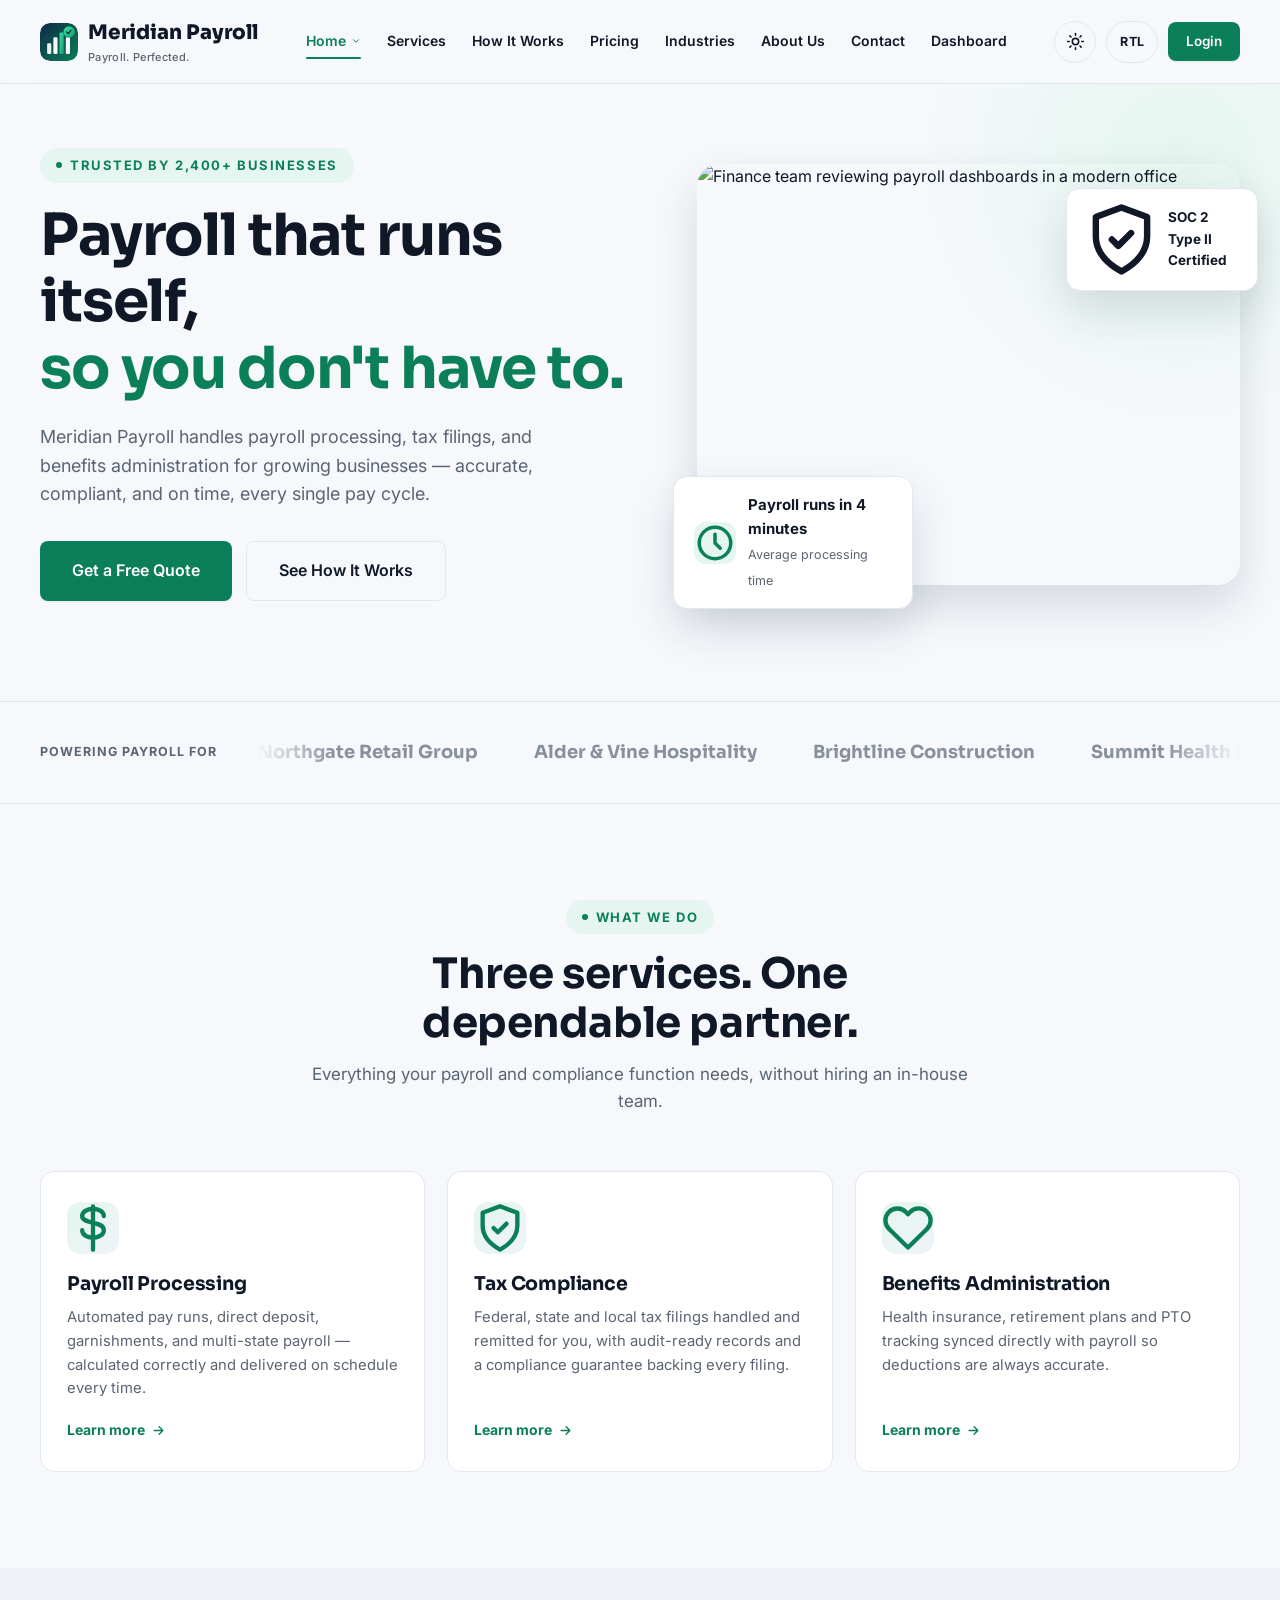
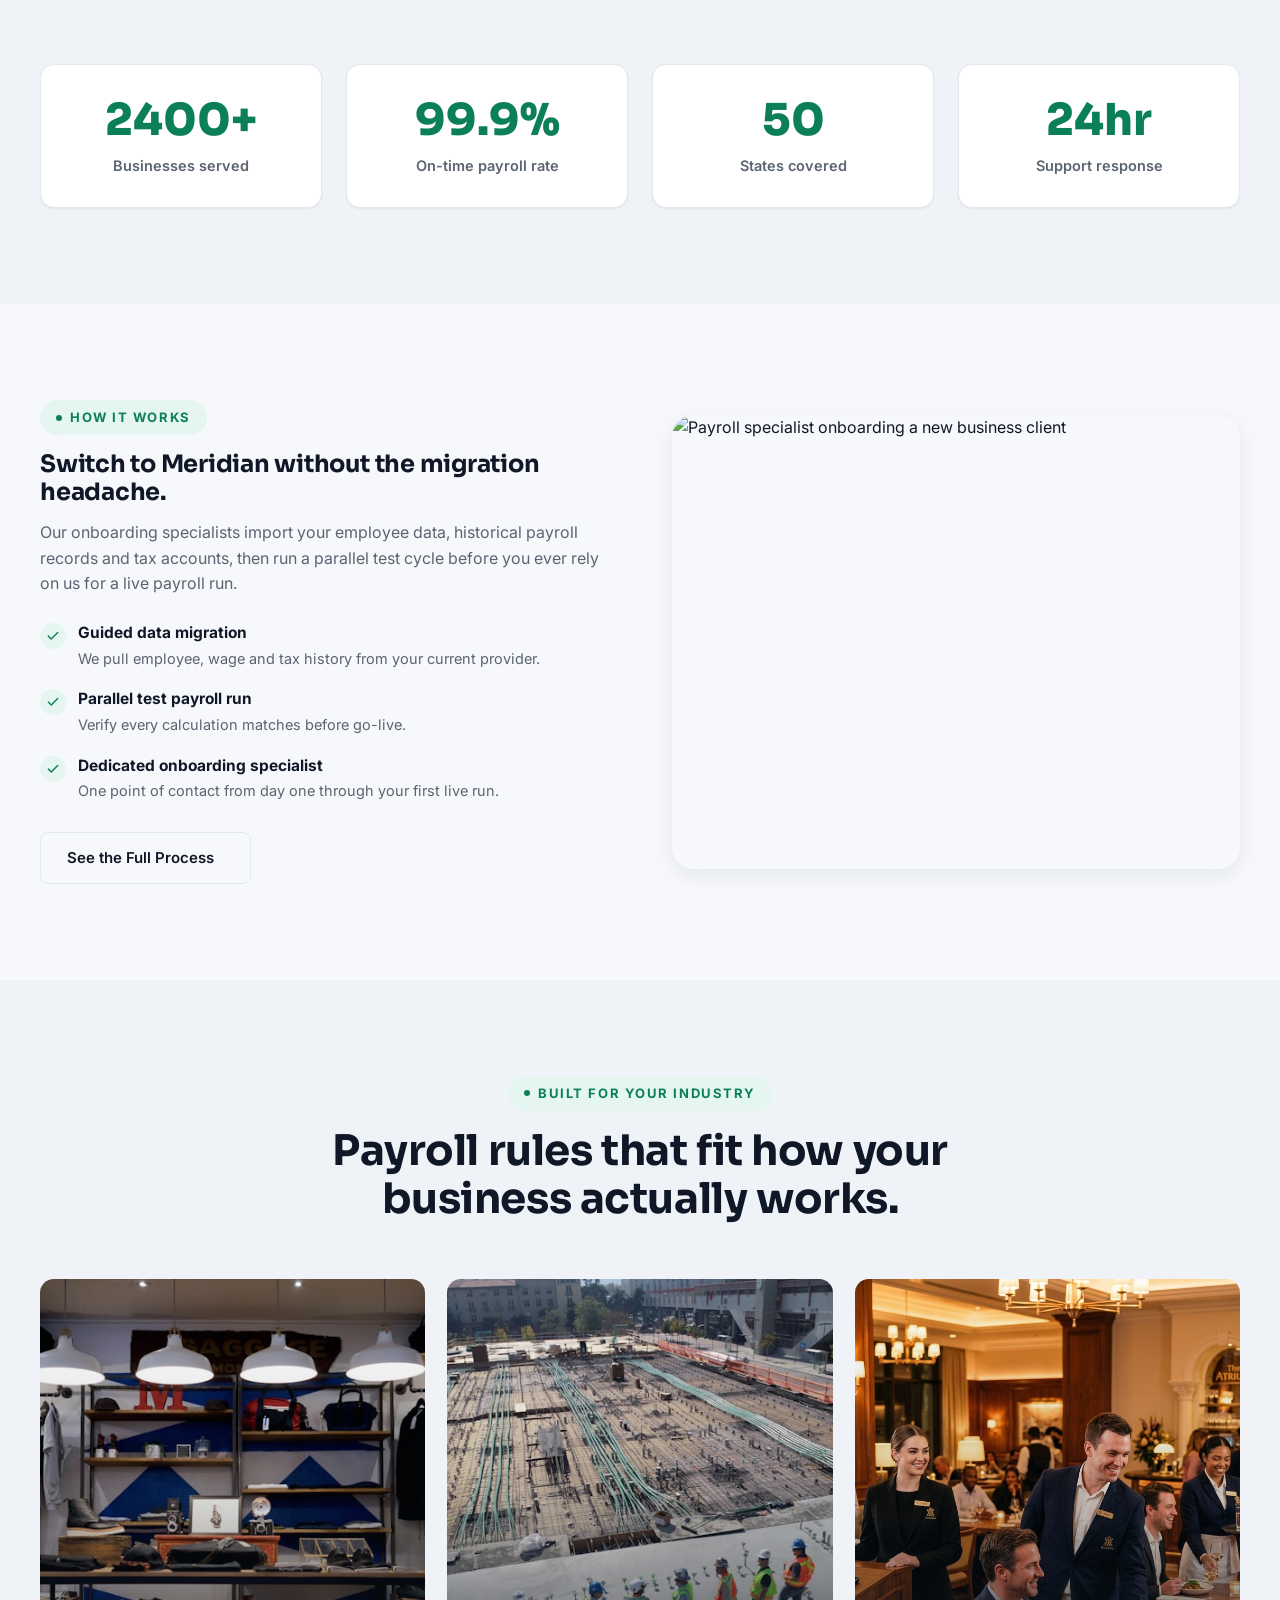
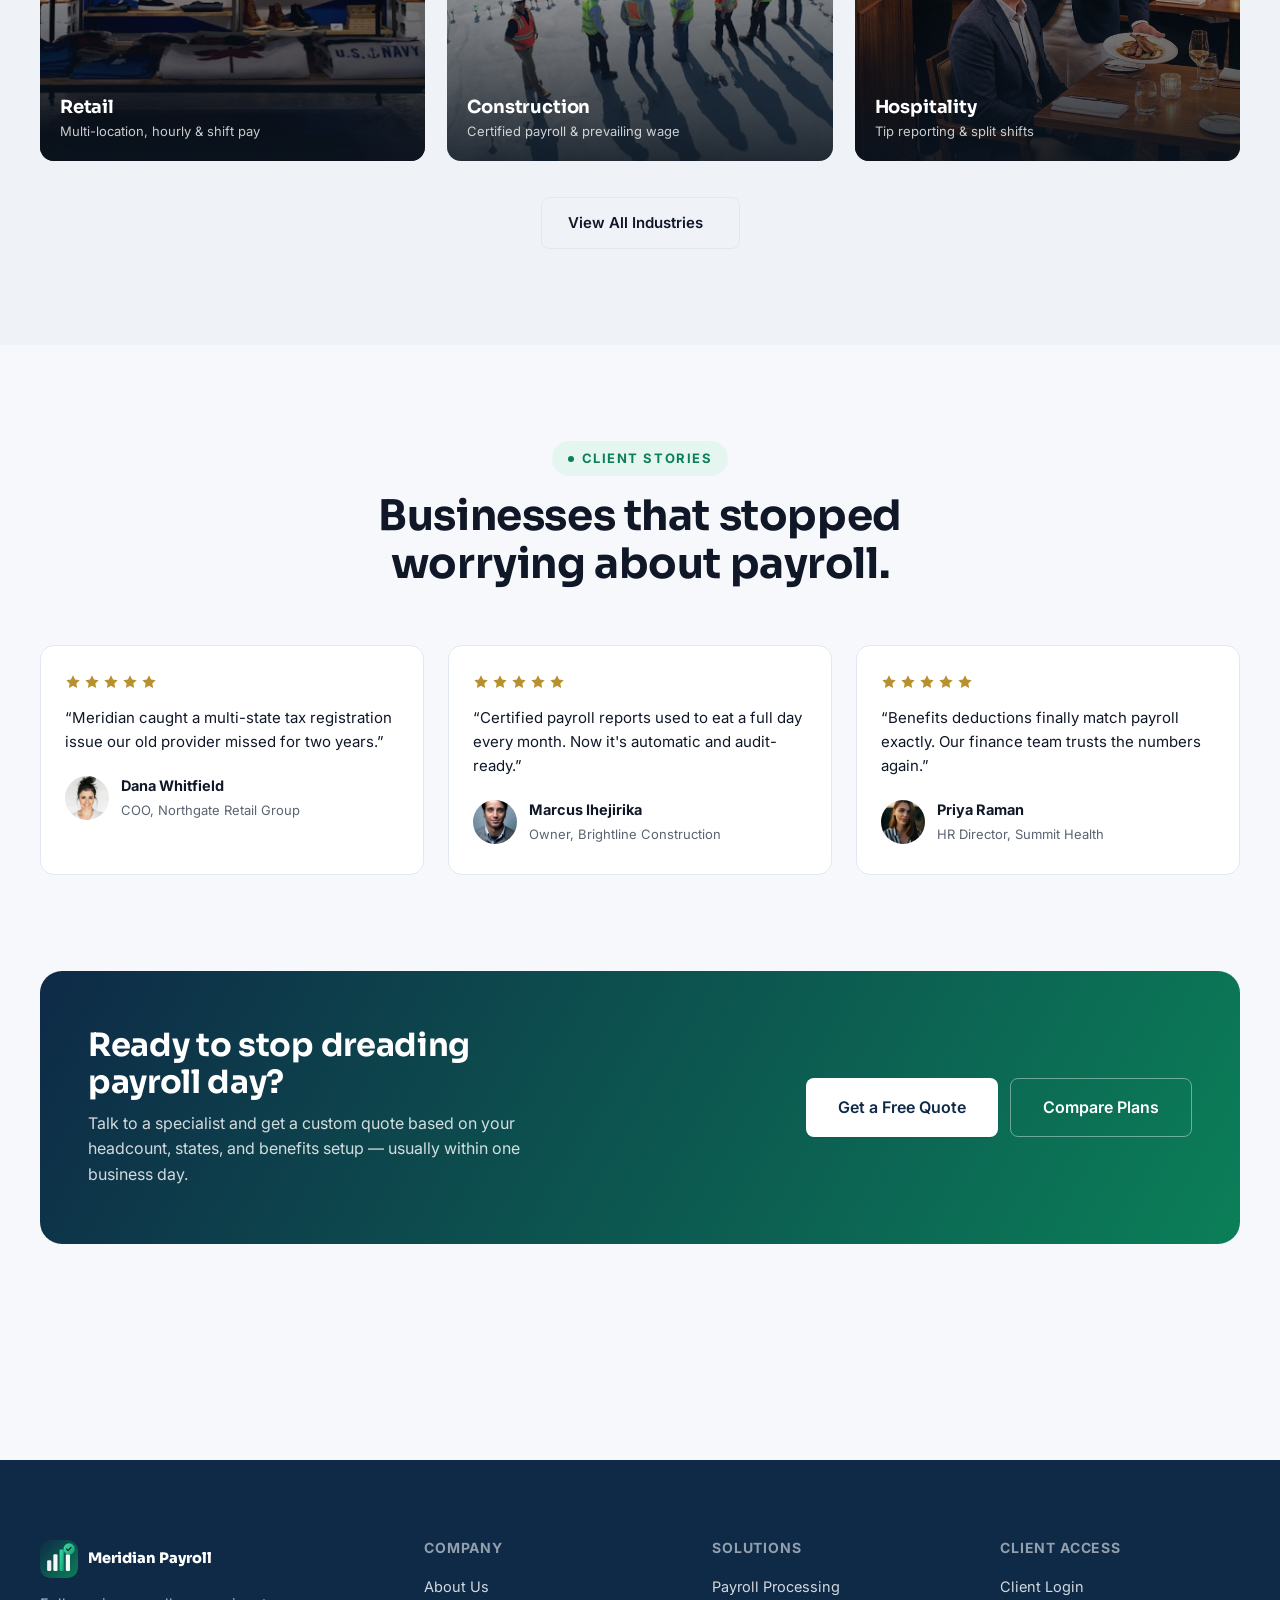
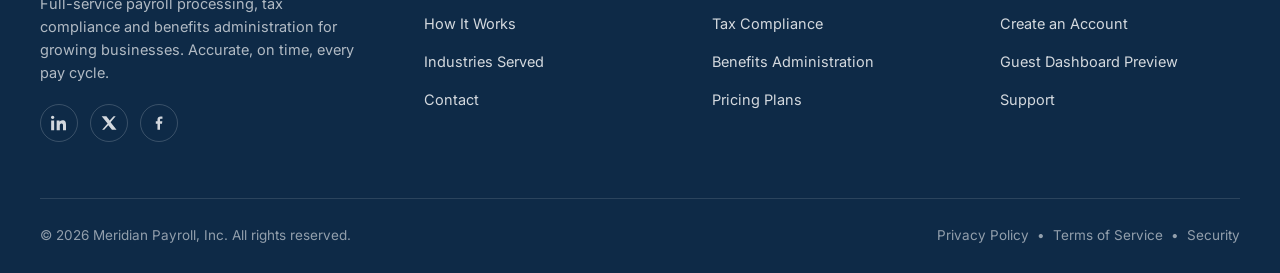
==== index.html @ 2a09c1c5 "first commit" ====
<!DOCTYPE html>
<html lang="en">

<head>
  <meta charset="UTF-8">
  <meta name="viewport" content="width=device-width, initial-scale=1.0">
  <title>Home | Meridian Payroll</title>
  <link rel="icon" href="assets/images/logo/logo.svg" type="image/svg+xml">
  <meta name="description"
    content="Full-service payroll processing, tax compliance and benefits administration for growing businesses.">
  <link rel="preconnect" href="https://fonts.googleapis.com">
  <link rel="stylesheet" href="assets/css/style.css">
  <link rel="stylesheet" href="assets/css/responsive.css">
  <link rel="stylesheet" href="assets/css/components.css">
</head>

<body>
  <div id="page-loader" aria-hidden="true">
    <img src="assets/images/logo/logo.svg" alt="" class="loader-mark">
    <div class="loader-bar"></div>
  </div>
  <!-- ===================== HEADER / NAVBAR ===================== -->
  <header class="site-header">
    <div class="container">
      <a href="index.html" class="brand">
        <img src="assets/images/logo/logo.svg" alt="Meridian Payroll logo" class="brand-mark-img">
        <span>
          Meridian Payroll
          <span class="brand-tag">Payroll. Perfected.</span>
        </span>
      </a>

      <nav class="nav-primary" aria-label="Primary">
        <div class="nav-item has-dropdown">
          <a href="index.html" class="nav-link" data-nav-page="index.html">
            Home
            <svg class="nav-caret" viewBox="0 0 24 24" fill="none" stroke="currentColor" stroke-width="2.4"
              stroke-linecap="round" stroke-linejoin="round">
              <path d="M6 9l6 6 6-6" />
            </svg>
          </a>
          <div class="nav-dropdown">
            <a href="index.html" data-nav-page="index.html" class="is-active">Home 1<span class="sub">Classic
                overview</span></a>
            <a href="home-2.html" data-nav-page="home-2.html">Home 2<span class="sub">Alternate layout</span></a>
          </div>
        </div>
        <div class="nav-item">
          <a href="services.html" class="nav-link" data-nav-page="services.html">Services</a>
        </div>
        <div class="nav-item">
          <a href="how-it-works.html" class="nav-link" data-nav-page="how-it-works.html">How It Works</a>
        </div>
        <div class="nav-item">
          <a href="pricing.html" class="nav-link" data-nav-page="pricing.html">Pricing</a>
        </div>
        <div class="nav-item">
          <a href="industries.html" class="nav-link" data-nav-page="industries.html">Industries</a>
        </div>
        <div class="nav-item">
          <a href="about.html" class="nav-link" data-nav-page="about.html">About Us</a>
        </div>
        <div class="nav-item">
          <a href="contact.html" class="nav-link" data-nav-page="contact.html">Contact</a>
        </div>
        <div class="nav-item">
          <a href="dashboard.html" class="nav-link" data-nav-page="dashboard.html">Dashboard</a>
        </div>
      </nav>

      <div class="header-actions">
        <button class="theme-toggle" aria-label="Switch to dark mode" type="button">
          <svg class="icon-sun" viewBox="0 0 24 24" fill="none" stroke="currentColor" stroke-width="2"
            stroke-linecap="round">
            <circle cx="12" cy="12" r="4" />
            <path
              d="M12 2v2M12 20v2M4.93 4.93l1.41 1.41M17.66 17.66l1.41 1.41M2 12h2M20 12h2M4.93 19.07l1.41-1.41M17.66 6.34l1.41-1.41" />
          </svg>
          <svg class="icon-moon" viewBox="0 0 24 24" fill="none" stroke="currentColor" stroke-width="2"
            stroke-linecap="round" stroke-linejoin="round">
            <path d="M21 12.79A9 9 0 1 1 11.21 3 7 7 0 0 0 21 12.79z" />
          </svg>
        </button>

        <button class="dir-toggle" aria-label="Switch to right-to-left" type="button">
          <span class="dir-label">RTL</span>
        </button>

        <a href="login.html" class="btn btn-primary btn-sm" data-nav-page="login.html">Login</a>

        <button class="hamburger" aria-label="Open menu" aria-expanded="false" type="button">
          <span></span>
        </button>
      </div>
    </div>
  </header>

  <!-- ===================== MOBILE NAV ===================== -->
  <div class="mobile-nav" aria-label="Mobile navigation">
    <div class="mobile-nav-top">
      <a href="index.html" class="brand">
        <img src="assets/images/logo/logo.svg" alt="Meridian Payroll logo" class="brand-mark-img">
        <span>
          Meridian Payroll
          <span class="brand-tag">Payroll. Perfected.</span>
        </span>
      </a>
      <button class="mobile-nav-close" aria-label="Close menu" type="button">
        <svg viewBox="0 0 24 24" fill="none" stroke="currentColor" stroke-width="2.2" stroke-linecap="round"
          stroke-linejoin="round" width="22" height="22">
          <path d="M18 6L6 18M6 6l12 12" />
        </svg>
      </button>
    </div>
    <div class="mobile-nav-links">
      <div class="mobile-dropdown-toggle mobile-nav-link" data-nav-page="index.html" role="button" tabindex="0">
        <span>Home</span>
        <svg class="mobile-caret" viewBox="0 0 24 24" fill="none" stroke="currentColor" stroke-width="2.4"
          stroke-linecap="round" stroke-linejoin="round">
          <path d="M6 9l6 6 6-6" />
        </svg>
      </div>
      <div class="mobile-submenu">
        <a href="index.html" data-nav-page="index.html">Home 1 &mdash; Classic overview</a>
        <a href="home-2.html" data-nav-page="home-2.html">Home 2 &mdash; Alternate layout</a>
      </div>
      <a href="services.html" class="mobile-nav-link" data-nav-page="services.html">Services</a>
      <a href="how-it-works.html" class="mobile-nav-link" data-nav-page="how-it-works.html">How It Works</a>
      <a href="pricing.html" class="mobile-nav-link" data-nav-page="pricing.html">Pricing</a>
      <a href="industries.html" class="mobile-nav-link" data-nav-page="industries.html">Industries</a>
      <a href="about.html" class="mobile-nav-link" data-nav-page="about.html">About Us</a>
      <a href="contact.html" class="mobile-nav-link" data-nav-page="contact.html">Contact</a>
      <a href="dashboard.html" class="mobile-nav-link" data-nav-page="dashboard.html">Dashboard</a>
    </div>
    <div class="mobile-nav-footer">
      <div class="mobile-nav-toggles">
        <button class="theme-toggle" aria-label="Switch to dark mode" type="button">
          <svg class="icon-sun" viewBox="0 0 24 24" fill="none" stroke="currentColor" stroke-width="2"
            stroke-linecap="round">
            <circle cx="12" cy="12" r="4" />
            <path
              d="M12 2v2M12 20v2M4.93 4.93l1.41 1.41M17.66 17.66l1.41-1.41M2 12h2M20 12h2M4.93 19.07l1.41-1.41M17.66 6.34l1.41-1.41" />
          </svg>
          <svg class="icon-moon" viewBox="0 0 24 24" fill="none" stroke="currentColor" stroke-width="2"
            stroke-linecap="round" stroke-linejoin="round">
            <path d="M21 12.79A9 9 0 1 1 11.21 3 7 7 0 0 0 21 12.79z" />
          </svg>
          <span class="theme-label">Theme Mode</span>
        </button>
        <button class="dir-toggle" aria-label="Switch to right-to-left" type="button">
          <span class="dir-label">RTL</span>
        </button>
      </div>
      <a href="login.html" class="btn btn-primary" data-nav-page="login.html">Login</a>
    </div>
  </div>



  <main>

    <!-- 1. HERO -->
    <section class="hero">
      <div class="container hero-grid">
        <div>
          <div class="hero-kicker anim-fade-down"><span class="eyebrow">Trusted by 2,400+ businesses</span></div>
          <h1 class="anim-fade-up anim-delay-1">Payroll that runs itself, <span class="accent-underline">so you don't
              have to.</span></h1>
          <p class="lede anim-fade-up anim-delay-2">Meridian Payroll handles payroll processing, tax filings, and
            benefits administration for growing businesses — accurate, compliant, and on time, every single pay cycle.
          </p>
          <div class="hero-ctas anim-fade-up anim-delay-3">
            <a href="contact.html" class="btn btn-primary btn-lg">Get a Free Quote</a>
            <a href="how-it-works.html" class="btn btn-outline btn-lg">See How It Works</a>
          </div>
        </div>
        <div class="hero-visual anim-scale-in anim-delay-2">
          <img src="assets/images/hero/index-hero.jpg"
            alt="Finance team reviewing payroll dashboards in a modern office" loading="lazy">
          <div class="hero-badge-top"><svg viewBox="0 0 24 24" fill="none" stroke="currentColor" stroke-width="2"
              stroke-linecap="round" stroke-linejoin="round">
              <path d="M12 2 4 5v6c0 5 3.5 8.5 8 11 4.5-2.5 8-6 8-11V5l-8-3z" />
              <path d="m9 12 2 2 4-4" />
            </svg> SOC 2 Type II Certified</div>
          <div class="hero-floating-card">
            <span class="dot"><svg viewBox="0 0 24 24" fill="none" stroke="currentColor" stroke-width="2"
                stroke-linecap="round" stroke-linejoin="round">
                <circle cx="12" cy="12" r="9" />
                <path d="M12 7v5l3 3" />
              </svg></span>
            <div><strong>Payroll runs in 4 minutes</strong><span>Average processing time</span></div>
          </div>
        </div>
      </div>
    </section>

    <!-- 2. TRUST STRIP -->
    <section class="trust-strip">
      <div class="container">
        <span class="trust-label">Powering payroll for</span>
        <div class="ticker-track">
          <div class="ticker-list">
            <span>Northgate Retail Group</span><span>Alder &amp; Vine Hospitality</span><span>Brightline
              Construction</span>
            <span>Summit Health Partners</span><span>Larkspur Consulting</span><span>Cedarview Logistics</span>
            <span>Northgate Retail Group</span><span>Alder &amp; Vine Hospitality</span><span>Brightline
              Construction</span>
            <span>Summit Health Partners</span><span>Larkspur Consulting</span><span>Cedarview Logistics</span>
          </div>
        </div>
      </div>
    </section>

    <!-- 3. CORE SERVICES OVERVIEW (bento grid) -->
    <section class="section">
      <div class="container">
        <div class="section-head center" data-reveal>
          <span class="eyebrow">What We Do</span>
          <h2>Three services. One dependable partner.</h2>
          <p>Everything your payroll and compliance function needs, without hiring an in-house team.</p>
        </div>
        <div class="bento">
          <div class="card service-card" data-reveal>
            <div class="icon-tile"><svg viewBox="0 0 24 24" fill="none" stroke="currentColor" stroke-width="2"
                stroke-linecap="round" stroke-linejoin="round">
                <path
                  d="M12 2v20M17 6.5c0-1.9-2.2-3.4-5-3.4S7 4.6 7 6.5c0 4 10 2 10 6.5 0 2-2.2 3.5-5 3.5s-5-1.4-5-3.5" />
              </svg></div>
            <h3>Payroll Processing</h3>
            <p>Automated pay runs, direct deposit, garnishments, and multi-state payroll — calculated correctly and
              delivered on schedule every time.</p>
            <a href="services.html" class="card-link">Learn more <svg viewBox="0 0 24 24" fill="none"
                stroke="currentColor" stroke-width="2.2" stroke-linecap="round" stroke-linejoin="round">
                <path d="M5 12h14M13 6l6 6-6 6" />
              </svg></a>
          </div>
          <div class="card service-card" data-reveal>
            <div class="icon-tile"><svg viewBox="0 0 24 24" fill="none" stroke="currentColor" stroke-width="2"
                stroke-linecap="round" stroke-linejoin="round">
                <path d="M12 2 4 5v6c0 5 3.5 8.5 8 11 4.5-2.5 8-6 8-11V5l-8-3z" />
                <path d="m9 12 2 2 4-4" />
              </svg></div>
            <h3>Tax Compliance</h3>
            <p>Federal, state and local tax filings handled and remitted for you, with audit-ready records and a
              compliance guarantee backing every filing.</p>
            <a href="services.html" class="card-link">Learn more <svg viewBox="0 0 24 24" fill="none"
                stroke="currentColor" stroke-width="2.2" stroke-linecap="round" stroke-linejoin="round">
                <path d="M5 12h14M13 6l6 6-6 6" />
              </svg></a>
          </div>
          <div class="card service-card" data-reveal>
            <div class="icon-tile"><svg viewBox="0 0 24 24" fill="none" stroke="currentColor" stroke-width="2"
                stroke-linecap="round" stroke-linejoin="round">
                <path
                  d="M20.8 4.6a5.5 5.5 0 0 0-7.8 0L12 5.6l-1-1a5.5 5.5 0 0 0-7.8 7.8l1 1L12 21l7.8-7.6 1-1a5.5 5.5 0 0 0 0-7.8z" />
              </svg></div>
            <h3>Benefits Administration</h3>
            <p>Health insurance, retirement plans and PTO tracking synced directly with payroll so deductions are always
              accurate.</p>
            <a href="services.html" class="card-link">Learn more <svg viewBox="0 0 24 24" fill="none"
                stroke="currentColor" stroke-width="2.2" stroke-linecap="round" stroke-linejoin="round">
                <path d="M5 12h14M13 6l6 6-6 6" />
              </svg></a>
          </div>
        </div>
      </div>
    </section>

    <!-- 4. STATS (dark banded section for rhythm variety) -->
    <section class="section" style="background:var(--color-surface-alt);">
      <div class="container">
        <div class="stats-grid">
          <div class="stat-card" data-reveal>
            <div class="num"><span data-count-to="2400" data-count-suffix="+">0+</span></div>
            <div class="label">Businesses served</div>
          </div>
          <div class="stat-card" data-reveal>
            <div class="num"><span data-count-to="99.9" data-count-suffix="%">0%</span></div>
            <div class="label">On-time payroll rate</div>
          </div>
          <div class="stat-card" data-reveal>
            <div class="num"><span data-count-to="50" data-count-suffix="">0</span></div>
            <div class="label">States covered</div>
          </div>
          <div class="stat-card" data-reveal>
            <div class="num"><span data-count-to="24" data-count-suffix="hr">0hr</span></div>
            <div class="label">Support response</div>
          </div>
        </div>
      </div>
    </section>

    <!-- 5. HOW IT WORKS SNAPSHOT (split layout, alternating image side) -->
    <section class="section">
      <div class="container">
        <div class="split">
          <div data-reveal>
            <span class="eyebrow">How It Works</span>
            <h2 style="margin-top:16px;">Switch to Meridian without the migration headache.</h2>
            <p style="margin-top:14px; color:var(--color-text-muted); font-size:16px;">Our onboarding specialists import
              your employee data, historical payroll records and tax accounts, then run a parallel test cycle before you
              ever rely on us for a live payroll run.</p>
            <ul class="list-check">
              <li><span class="check"><svg viewBox="0 0 24 24" fill="none" stroke="currentColor" stroke-width="2.4"
                    stroke-linecap="round" stroke-linejoin="round">
                    <path d="M20 6L9 17l-5-5" />
                  </svg></span>
                <div><strong>Guided data migration</strong><span class="desc">We pull employee, wage and tax history
                    from your current provider.</span></div>
              </li>
              <li><span class="check"><svg viewBox="0 0 24 24" fill="none" stroke="currentColor" stroke-width="2.4"
                    stroke-linecap="round" stroke-linejoin="round">
                    <path d="M20 6L9 17l-5-5" />
                  </svg></span>
                <div><strong>Parallel test payroll run</strong><span class="desc">Verify every calculation matches
                    before go-live.</span></div>
              </li>
              <li><span class="check"><svg viewBox="0 0 24 24" fill="none" stroke="currentColor" stroke-width="2.4"
                    stroke-linecap="round" stroke-linejoin="round">
                    <path d="M20 6L9 17l-5-5" />
                  </svg></span>
                <div><strong>Dedicated onboarding specialist</strong><span class="desc">One point of contact from day
                    one through your first live run.</span></div>
              </li>
            </ul>
            <a href="how-it-works.html" class="btn btn-outline" style="margin-top:28px;">See the Full Process <svg
                viewBox="0 0 24 24" fill="none" stroke="currentColor" stroke-width="2.2" stroke-linecap="round"
                stroke-linejoin="round">
                <path d="M5 12h14M13 6l6 6-6 6" />
              </svg></a>
          </div>
          <img src="assets/images/hero/how-it-works-hero.jpg" alt="Payroll specialist onboarding a new business client"
            loading="lazy" data-reveal>
        </div>
      </div>
    </section>

    <!-- 6. INDUSTRIES PREVIEW -->
    <section class="section" style="background:var(--color-surface-alt);">
      <div class="container">
        <div class="section-head center" data-reveal>
          <span class="eyebrow">Built For Your Industry</span>
          <h2>Payroll rules that fit how your business actually works.</h2>
        </div>
        <div class="bento">
          <div class="industry-card" data-reveal><img src="assets/images/industries/retail.jpg" alt="Retail store staff"
              loading="lazy">
            <div class="industry-label">
              <h3>Retail</h3><span>Multi-location, hourly & shift pay</span>
            </div>
          </div>
          <div class="industry-card" data-reveal data-reveal-delay="1"><img
              src="assets/images/industries/construction.jpg" alt="Construction site workers" loading="lazy">
            <div class="industry-label">
              <h3>Construction</h3><span>Certified payroll & prevailing wage</span>
            </div>
          </div>
          <div class="industry-card" data-reveal data-reveal-delay="2"><img
              src="assets/images/industries/hospitality.jpg" alt="Restaurant and hospitality team" loading="lazy">
            <div class="industry-label">
              <h3>Hospitality</h3><span>Tip reporting & split shifts</span>
            </div>
          </div>
        </div>
        <div style="text-align:center; margin-top:36px;"><a href="industries.html" class="btn btn-outline">View All
            Industries <svg viewBox="0 0 24 24" fill="none" stroke="currentColor" stroke-width="2.2"
              stroke-linecap="round" stroke-linejoin="round">
              <path d="M5 12h14M13 6l6 6-6 6" />
            </svg></a></div>
      </div>
    </section>

    <!-- 7. TESTIMONIALS -->
    <section class="section">
      <div class="container">
        <div class="section-head center" data-reveal>
          <span class="eyebrow">Client Stories</span>
          <h2>Businesses that stopped worrying about payroll.</h2>
        </div>
        <div class="testimonial-grid">
          <div class="card testimonial-card" data-reveal>
            <div class="stars"><svg viewBox="0 0 24 24" fill="currentColor">
                <path d="M12 2l3.1 6.3 6.9 1-5 4.9 1.2 6.9-6.2-3.3-6.2 3.3 1.2-6.9-5-4.9 6.9-1z" />
              </svg><svg viewBox="0 0 24 24" fill="currentColor">
                <path d="M12 2l3.1 6.3 6.9 1-5 4.9 1.2 6.9-6.2-3.3-6.2 3.3 1.2-6.9-5-4.9 6.9-1z" />
              </svg><svg viewBox="0 0 24 24" fill="currentColor">
                <path d="M12 2l3.1 6.3 6.9 1-5 4.9 1.2 6.9-6.2-3.3-6.2 3.3 1.2-6.9-5-4.9 6.9-1z" />
              </svg><svg viewBox="0 0 24 24" fill="currentColor">
                <path d="M12 2l3.1 6.3 6.9 1-5 4.9 1.2 6.9-6.2-3.3-6.2 3.3 1.2-6.9-5-4.9 6.9-1z" />
              </svg><svg viewBox="0 0 24 24" fill="currentColor">
                <path d="M12 2l3.1 6.3 6.9 1-5 4.9 1.2 6.9-6.2-3.3-6.2 3.3 1.2-6.9-5-4.9 6.9-1z" />
              </svg></div>
            <p class="quote">&ldquo;Meridian caught a multi-state tax registration issue our old provider missed for two
              years.&rdquo;</p>
            <div class="testimonial-person">
              <img src="assets/images/avatars/dana-whitfield.jpg" alt="Dana Whitfield, COO, Northgate Retail Group"
                loading="lazy">
              <div><strong>Dana Whitfield</strong><span>COO, Northgate Retail Group</span></div>
            </div>
          </div>
          <div class="card testimonial-card" data-reveal>
            <div class="stars"><svg viewBox="0 0 24 24" fill="currentColor">
                <path d="M12 2l3.1 6.3 6.9 1-5 4.9 1.2 6.9-6.2-3.3-6.2 3.3 1.2-6.9-5-4.9 6.9-1z" />
              </svg><svg viewBox="0 0 24 24" fill="currentColor">
                <path d="M12 2l3.1 6.3 6.9 1-5 4.9 1.2 6.9-6.2-3.3-6.2 3.3 1.2-6.9-5-4.9 6.9-1z" />
              </svg><svg viewBox="0 0 24 24" fill="currentColor">
                <path d="M12 2l3.1 6.3 6.9 1-5 4.9 1.2 6.9-6.2-3.3-6.2 3.3 1.2-6.9-5-4.9 6.9-1z" />
              </svg><svg viewBox="0 0 24 24" fill="currentColor">
                <path d="M12 2l3.1 6.3 6.9 1-5 4.9 1.2 6.9-6.2-3.3-6.2 3.3 1.2-6.9-5-4.9 6.9-1z" />
              </svg><svg viewBox="0 0 24 24" fill="currentColor">
                <path d="M12 2l3.1 6.3 6.9 1-5 4.9 1.2 6.9-6.2-3.3-6.2 3.3 1.2-6.9-5-4.9 6.9-1z" />
              </svg></div>
            <p class="quote">&ldquo;Certified payroll reports used to eat a full day every month. Now it's automatic and
              audit-ready.&rdquo;</p>
            <div class="testimonial-person">
              <img src="assets/images/avatars/marcus-ihejirika.jpg"
                alt="Marcus Ihejirika, Owner, Brightline Construction" loading="lazy">
              <div><strong>Marcus Ihejirika</strong><span>Owner, Brightline Construction</span></div>
            </div>
          </div>
          <div class="card testimonial-card" data-reveal>
            <div class="stars"><svg viewBox="0 0 24 24" fill="currentColor">
                <path d="M12 2l3.1 6.3 6.9 1-5 4.9 1.2 6.9-6.2-3.3-6.2 3.3 1.2-6.9-5-4.9 6.9-1z" />
              </svg><svg viewBox="0 0 24 24" fill="currentColor">
                <path d="M12 2l3.1 6.3 6.9 1-5 4.9 1.2 6.9-6.2-3.3-6.2 3.3 1.2-6.9-5-4.9 6.9-1z" />
              </svg><svg viewBox="0 0 24 24" fill="currentColor">
                <path d="M12 2l3.1 6.3 6.9 1-5 4.9 1.2 6.9-6.2-3.3-6.2 3.3 1.2-6.9-5-4.9 6.9-1z" />
              </svg><svg viewBox="0 0 24 24" fill="currentColor">
                <path d="M12 2l3.1 6.3 6.9 1-5 4.9 1.2 6.9-6.2-3.3-6.2 3.3 1.2-6.9-5-4.9 6.9-1z" />
              </svg><svg viewBox="0 0 24 24" fill="currentColor">
                <path d="M12 2l3.1 6.3 6.9 1-5 4.9 1.2 6.9-6.2-3.3-6.2 3.3 1.2-6.9-5-4.9 6.9-1z" />
              </svg></div>
            <p class="quote">&ldquo;Benefits deductions finally match payroll exactly. Our finance team trusts the
              numbers again.&rdquo;</p>
            <div class="testimonial-person">
              <img src="assets/images/avatars/priya-raman.jpg" alt="Priya Raman, HR Director, Summit Health Partners"
                loading="lazy">
              <div><strong>Priya Raman</strong><span>HR Director, Summit Health</span></div>
            </div>
          </div>
        </div>
      </div>
    </section>

    <!-- 8. FINAL CTA -->
    <section class="section" style="padding-top:0;">
      <div class="container">
        <div class="cta-banner" data-reveal>
          <div>
            <h2>Ready to stop dreading payroll day?</h2>
            <p>Talk to a specialist and get a custom quote based on your headcount, states, and benefits setup — usually
              within one business day.</p>
          </div>
          <div style="display:flex; gap:12px; flex-wrap:wrap; position:relative; z-index:1;">
            <a href="contact.html" class="btn btn-primary btn-lg">Get a Free Quote</a>
            <a href="pricing.html" class="btn btn-outline btn-lg">Compare Plans</a>
          </div>
        </div>
      </div>
    </section>

  </main>

  <!-- ===================== FOOTER ===================== -->
  <footer class="site-footer">
    <div class="container">
      <div class="footer-grid">
        <div class="footer-col footer-brand">
          <a href="index.html" class="brand" style="color:#fff;">
            <img src="assets/images/logo/logo.svg" alt="Meridian Payroll logo" class="brand-mark-img">
            <span>Meridian Payroll</span>
          </a>
          <p>Full-service payroll processing, tax compliance and benefits administration for growing businesses.
            Accurate, on time, every pay cycle.</p>
          <div class="footer-socials" style="margin-top:20px;">
            <a href="#" aria-label="LinkedIn"><svg viewBox="0 0 24 24" fill="currentColor">
                <path
                  d="M4.98 3.5C4.98 4.88 3.87 6 2.5 6S0 4.88 0 3.5 1.12 1 2.5 1s2.48 1.12 2.48 2.5zM.24 8.25h4.5V23H.24V8.25zM8.5 8.25h4.31v2.02h.06c.6-1.13 2.07-2.32 4.26-2.32 4.55 0 5.39 3 5.39 6.9V23h-4.5v-6.7c0-1.6-.03-3.66-2.23-3.66-2.23 0-2.57 1.74-2.57 3.55V23H8.5V8.25z" />
              </svg></a>
            <a href="#" aria-label="Twitter/X"><svg viewBox="0 0 24 24" fill="currentColor">
                <path d="M18.9 2H22l-7.6 8.7L23.3 22h-6.9l-5.4-6.6L4.8 22H1.7l8.2-9.3L1 2h7.1l4.9 6.1L18.9 2z" />
              </svg></a>
            <a href="#" aria-label="Facebook"><svg viewBox="0 0 24 24" fill="currentColor">
                <path
                  d="M13.5 22v-9h3l.5-3.5h-3.5V7.4c0-1 .3-1.7 1.8-1.7h1.9V2.5C16.9 2.4 15.7 2.3 14.4 2.3c-2.8 0-4.7 1.7-4.7 4.8v2.4H7.2V13h2.5v9h3.8z" />
              </svg></a>
          </div>
        </div>

        <div class="footer-col">
          <h4>Company</h4>
          <ul>
            <li><a href="about.html">About Us</a></li>
            <li><a href="how-it-works.html">How It Works</a></li>
            <li><a href="industries.html">Industries Served</a></li>
            <li><a href="contact.html">Contact</a></li>
          </ul>
        </div>

        <div class="footer-col">
          <h4>Solutions</h4>
          <ul>
            <li><a href="services.html">Payroll Processing</a></li>
            <li><a href="services.html">Tax Compliance</a></li>
            <li><a href="services.html">Benefits Administration</a></li>
            <li><a href="pricing.html">Pricing Plans</a></li>
          </ul>
        </div>

        <div class="footer-col">
          <h4>Client Access</h4>
          <ul>
            <li><a href="login.html">Client Login</a></li>
            <li><a href="register.html">Create an Account</a></li>
            <li><a href="dashboard.html">Guest Dashboard Preview</a></li>
            <li><a href="contact.html">Support</a></li>
          </ul>
        </div>
      </div>

      <div class="footer-bottom">
        <p>&copy; 2026 Meridian Payroll, Inc. All rights reserved.</p>
        <p>Privacy Policy &nbsp;•&nbsp; Terms of Service &nbsp;•&nbsp; Security</p>
      </div>
    </div>
  </footer>

  <button class="back-to-top" aria-label="Back to top" type="button">
    <svg viewBox="0 0 24 24" fill="none" stroke="currentColor" stroke-width="2.2" stroke-linecap="round"
      stroke-linejoin="round">
      <path d="M12 19V5M5 12l7-7 7 7" />
    </svg>
  </button>
  <script src="assets/js/main.js"></script>
</body>

</html>
---- assets/css/style.css ----
/* ==========================================================================
   MERIDIAN PAYROLL — GLOBAL STYLES / DESIGN TOKENS
   Corporate, precise, trustworthy B2B payroll & compliance platform.
   ========================================================================== */

@import url('https://fonts.googleapis.com/css2?family=Sora:wght@400;500;600;700;800&family=Inter:wght@400;500;600;700&display=swap');

/* --------------------------------------------------------------------------
   1. DESIGN TOKENS — LIGHT MODE (default)
   -------------------------------------------------------------------------- */
:root {
  /* Brand */
  --color-primary: #0E2A47;         /* deep navy - authority, trust */
  --color-primary-600: #123657;
  --color-primary-700: #0A1F35;
  --color-accent: #0E9F6E;          /* emerald - growth, payroll/finance */
  --color-accent-600: #0B7F58;
  --color-accent-soft: #E4F6EF;
  --color-gold: #B8912E;            /* premium accent, sparingly */
  --color-gold-soft: #F6EFDD;

  /* Surfaces */
  --color-bg: #F6F8FB;
  --color-surface: #FFFFFF;
  --color-surface-alt: #EFF3F8;
  --color-border: #E2E8F0;

  /* Text */
  --color-text: #101828;
  --color-text-muted: #5B6472;
  --color-text-inverse: #F7F9FC;

  /* Status */
  --color-success: #15803D;
  --color-warning: #B45309;
  --color-error: #B91C1C;

  /* Solid button fill — deliberately theme-independent.
     Verified >=5:1 contrast with white text in both light and dark mode
     (bright dark-mode accent greens fail AA when used as a solid fill). */
  --color-btn-fill: #0B7F58;
  --color-btn-fill-hover: #095F42;

  /* Elevation */
  --shadow-sm: 0 1px 2px rgba(16, 24, 40, 0.06);
  --shadow-md: 0 6px 20px rgba(16, 24, 40, 0.08);
  --shadow-lg: 0 20px 45px rgba(14, 42, 71, 0.14);

  /* Radius */
  --radius-sm: 8px;
  --radius-md: 14px;
  --radius-lg: 22px;
  --radius-pill: 999px;

  /* Type */
  --font-heading: 'Sora', 'Segoe UI', sans-serif;
  --font-body: 'Inter', 'Segoe UI', sans-serif;

  /* Layout */
  --container-max: 1280px;
  --header-height: 84px;

  /* Motion */
  --ease-premium: cubic-bezier(0.22, 1, 0.36, 1);
  --dur-fast: 180ms;
  --dur-med: 420ms;
  --dur-slow: 800ms;
}

/* --------------------------------------------------------------------------
   2. DESIGN TOKENS — DARK MODE
   -------------------------------------------------------------------------- */
[data-theme="dark"] {
  --color-primary: #EAF1F8;
  --color-primary-600: #C9D9EA;
  --color-primary-700: #FFFFFF;
  --color-accent: #22C08C;
  --color-accent-600: #3FDDA6;
  --color-accent-soft: #103328;
  --color-gold: #E4C468;
  --color-gold-soft: #2A2412;

  --color-bg: #0A1420;
  --color-surface: #101B2D;
  --color-surface-alt: #16233A;
  --color-border: #223047;

  --color-text: #F1F5F9;
  --color-text-muted: #97A4B8;
  --color-text-inverse: #0A1420;

  --color-success: #34D399;
  --color-warning: #FBBF24;
  --color-error: #F87171;

  --shadow-sm: 0 1px 2px rgba(0, 0, 0, 0.35);
  --shadow-md: 0 10px 30px rgba(0, 0, 0, 0.45);
  --shadow-lg: 0 25px 60px rgba(0, 0, 0, 0.55);
}

/* --------------------------------------------------------------------------
   3. RESET / BASE
   -------------------------------------------------------------------------- */
* { box-sizing: border-box; margin: 0; padding: 0; }

html {
  scroll-behavior: smooth;
  -webkit-text-size-adjust: 100%;
}

html, body { max-width: 100%; overflow-x: clip; }

body {
  font-family: var(--font-body);
  background-color: var(--color-bg);
  color: var(--color-text);
  line-height: 1.6;
  -webkit-font-smoothing: antialiased;
  transition: background-color var(--dur-med) var(--ease-premium), color var(--dur-med) var(--ease-premium);
}

img { max-width: 100%; display: block; }

a { color: inherit; text-decoration: none; }

button { font-family: inherit; cursor: pointer; border: none; background: none; }

ul, ol { list-style: none; }

h1, h2, h3, h4, h5, h6 {
  font-family: var(--font-heading);
  color: var(--color-text);
  line-height: 1.15;
  letter-spacing: -0.01em;
  font-weight: 700;
}

::selection { background: var(--color-accent); color: #fff; }

/* Focus visibility (a11y) */
a:focus-visible, button:focus-visible, input:focus-visible, textarea:focus-visible, select:focus-visible {
  outline: 2px solid var(--color-accent);
  outline-offset: 2px;
}

/* Respect reduced motion */
@media (prefers-reduced-motion: reduce) {
  *, *::before, *::after {
    animation-duration: 0.001ms !important;
    animation-iteration-count: 1 !important;
    transition-duration: 0.001ms !important;
    scroll-behavior: auto !important;
  }
}

/* --------------------------------------------------------------------------
   4. LAYOUT UTILITIES
   -------------------------------------------------------------------------- */
.container {
  width: 100%;
  max-width: var(--container-max);
  margin: 0 auto;
  padding: 0 24px;
}

@media (min-width: 1024px) { .container { padding: 0 40px; } }

.section { padding: 96px 0; }
@media (max-width: 767px) { .section { padding: 64px 0; } }

.eyebrow {
  display: inline-flex;
  align-items: center;
  gap: 8px;
  font-family: var(--font-body);
  font-size: 13px;
  font-weight: 700;
  letter-spacing: 0.12em;
  text-transform: uppercase;
  color: var(--color-accent-600);
  background: var(--color-accent-soft);
  padding: 7px 16px;
  border-radius: var(--radius-pill);
}

.eyebrow::before {
  content: "";
  width: 6px;
  height: 6px;
  border-radius: 50%;
  background: var(--color-accent-600);
  display: inline-block;
}

.text-muted { color: var(--color-text-muted); }

/* --------------------------------------------------------------------------
   5. BUTTONS
   -------------------------------------------------------------------------- */
.btn {
  display: inline-flex;
  align-items: center;
  justify-content: center;
  gap: 10px;
  font-family: var(--font-body);
  font-weight: 600;
  font-size: 15px;
  padding: 13px 26px;
  border-radius: var(--radius-sm);
  transition: transform var(--dur-fast) var(--ease-premium), box-shadow var(--dur-fast) var(--ease-premium), background-color var(--dur-fast) var(--ease-premium), color var(--dur-fast) var(--ease-premium), border-color var(--dur-fast) var(--ease-premium);
  white-space: nowrap;
}

.btn-primary {
  background: var(--color-btn-fill);
  color: #FFFFFF;
  box-shadow: var(--shadow-sm);
}
.btn-primary:hover { background: var(--color-btn-fill-hover); transform: translateY(-2px); box-shadow: var(--shadow-md); }

.btn-outline {
  background: transparent;
  color: var(--color-text);
  border: 1.5px solid var(--color-border);
}
.btn-outline:hover { border-color: var(--color-accent); color: var(--color-accent-600); transform: translateY(-2px); }

.btn-ghost {
  background: transparent;
  color: var(--color-text);
}
.btn-ghost:hover { color: var(--color-accent-600); }

.btn-lg { padding: 16px 32px; font-size: 16px; }
.btn-sm { padding: 9px 18px; font-size: 13.5px; }

/* --------------------------------------------------------------------------
   6. CARD BASE (consistent card system used across pages)
   -------------------------------------------------------------------------- */
.card {
  background: var(--color-surface);
  border: 1px solid var(--color-border);
  border-radius: var(--radius-md);
  transition: transform var(--dur-fast) var(--ease-premium), box-shadow var(--dur-fast) var(--ease-premium), border-color var(--dur-fast) var(--ease-premium);
}
.card:hover { transform: translateY(-4px); box-shadow: var(--shadow-md); border-color: transparent; }

/* --------------------------------------------------------------------------
   7. HEADER / NAVBAR
   -------------------------------------------------------------------------- */
.site-header {
  position: sticky;
  top: 0;
  z-index: 1000;
  height: var(--header-height);
  display: flex;
  align-items: center;
  background: rgba(246, 248, 251, 0.82);
  backdrop-filter: blur(14px);
  -webkit-backdrop-filter: blur(14px);
  border-bottom: 1px solid var(--color-border);
  transition: background-color var(--dur-med) var(--ease-premium), border-color var(--dur-med) var(--ease-premium);
}
[data-theme="dark"] .site-header { background: rgba(10, 20, 32, 0.82); }

.site-header .container { display: flex; align-items: center; justify-content: space-between; gap: 24px; }

.brand { display: flex; align-items: center; gap: 10px; font-family: var(--font-heading); font-weight: 800; font-size: 20px; color: var(--color-text); }
.brand-mark {
  width: 38px; height: 38px; border-radius: 10px;
  background: linear-gradient(135deg, var(--color-primary) 0%, var(--color-accent) 100%);
  display: flex; align-items: center; justify-content: center;
  color: #fff; font-family: var(--font-heading); font-weight: 800; font-size: 16px;
  flex-shrink: 0;
}
[data-theme="dark"] .brand-mark { background: linear-gradient(135deg, #1a2c44 0%, var(--color-accent) 100%); }

.brand-tag { display: block; font-family: var(--font-body); font-weight: 500; font-size: 11px; color: var(--color-text-muted); letter-spacing: 0.03em; }

/* Primary nav */
.nav-primary { display: none; align-items: center; gap: 4px; }
@media (min-width: 1280px) { .nav-primary { display: flex; } }

.brand-mark-img {
  width: 38px; height: 38px; border-radius: 10px;
  flex-shrink: 0; display: block;
  transition: transform var(--dur-fast) var(--ease-premium);
}
.brand:hover .brand-mark-img { transform: rotate(-6deg) scale(1.04); }

.nav-link {
  position: relative;
  display: flex;
  align-items: center;
  gap: 5px;
  padding: 9px 11px;
  font-size: 14px;
  font-weight: 600;
  color: var(--color-text);
  border-radius: var(--radius-sm);
  transition: color var(--dur-fast) ease, background-color var(--dur-fast) ease;
  white-space: nowrap;
}
.nav-link:hover { color: var(--color-accent-600); background: var(--color-accent-soft); }

.nav-link.is-active { color: var(--color-accent-600); }
.nav-link.is-active::after {
  content: "";
  position: absolute;
  left: 11px; right: 11px; bottom: 3px;
  height: 2px;
  border-radius: 2px;
  background: var(--color-accent-600);
}

.nav-caret { width: 10px; height: 10px; transition: transform var(--dur-fast) ease; }
.nav-item.has-dropdown:hover .nav-caret,
.nav-item.has-dropdown.is-open .nav-caret { transform: rotate(180deg); }

.nav-item { position: relative; }

.nav-dropdown {
  position: absolute;
  top: calc(100% + 10px);
  left: 0;
  min-width: 220px;
  background: var(--color-surface);
  border: 1px solid var(--color-border);
  border-radius: var(--radius-md);
  box-shadow: var(--shadow-lg);
  padding: 10px;
  opacity: 0;
  visibility: hidden;
  transform: translateY(8px);
  transition: opacity var(--dur-fast) var(--ease-premium), transform var(--dur-fast) var(--ease-premium), visibility var(--dur-fast);
}
.nav-item.has-dropdown:hover .nav-dropdown,
.nav-item.has-dropdown.is-open .nav-dropdown {
  opacity: 1; visibility: visible; transform: translateY(0);
}
.nav-dropdown a {
  display: flex; flex-direction: column; gap: 2px;
  padding: 10px 12px; border-radius: var(--radius-sm);
  font-size: 14px; font-weight: 600; color: var(--color-text);
}
.nav-dropdown a:hover { background: var(--color-accent-soft); color: var(--color-accent-600); }
.nav-dropdown a.is-active,
.nav-dropdown a.active {
  background: var(--color-accent-soft);
  color: var(--color-accent-600);
  font-weight: 700;
  border-inline-start: 3px solid var(--color-accent-600);
  padding-inline-start: 9px;
}
.nav-dropdown a span.sub { font-size: 12px; font-weight: 400; color: var(--color-text-muted); }
.nav-dropdown a.is-active span.sub,
.nav-dropdown a.active span.sub {
  color: var(--color-accent-700);
  font-weight: 500;
}

/* Header actions */
.header-actions { display: flex; align-items: center; gap: 10px; }

@media (max-width: 1279px) {
  .header-actions > .btn-primary,
  .header-actions > .theme-toggle,
  .header-actions > .dir-toggle { display: none; }
}

.theme-toggle {
  width: 42px; height: 42px;
  border-radius: 50%;
  border: 1px solid var(--color-border);
  display: flex; align-items: center; justify-content: center;
  color: var(--color-text);
  transition: border-color var(--dur-fast) ease, background-color var(--dur-fast) ease, transform var(--dur-fast) ease;
  flex-shrink: 0;
}
.theme-toggle:hover { border-color: var(--color-accent); transform: rotate(20deg); }
.theme-toggle svg { width: 19px; height: 19px; }
.theme-toggle .icon-moon { display: none; }
[data-theme="dark"] .theme-toggle .icon-sun { display: none; }
[data-theme="dark"] .theme-toggle .icon-moon { display: block; }

.dir-toggle {
  height: 42px;
  padding: 0 13px;
  border-radius: var(--radius-pill);
  border: 1px solid var(--color-border);
  display: flex; align-items: center; justify-content: center;
  color: var(--color-text);
  font-family: var(--font-body);
  font-weight: 700;
  font-size: 12.5px;
  letter-spacing: 0.02em;
  transition: border-color var(--dur-fast) ease, background-color var(--dur-fast) ease, color var(--dur-fast) ease;
  flex-shrink: 0;
}
.dir-toggle:hover { border-color: var(--color-accent); color: var(--color-accent-600); background: var(--color-accent-soft); }
.dir-toggle .dir-label { pointer-events: none; }

.hamburger {
  display: flex;
  width: 42px; height: 42px;
  border-radius: 50%;
  border: 1px solid var(--color-border);
  align-items: center; justify-content: center;
  flex-shrink: 0;
}
@media (min-width: 1280px) { .hamburger { display: none; } }
.hamburger span { display: block; width: 18px; height: 2px; background: var(--color-text); position: relative; transition: transform var(--dur-fast) ease, opacity var(--dur-fast) ease; }
.hamburger span::before, .hamburger span::after { content:""; position:absolute; width: 18px; height: 2px; background: var(--color-text); left: 0; transition: transform var(--dur-fast) ease, top var(--dur-fast) ease; }
.hamburger span::before { top: -6px; }
.hamburger span::after { top: 6px; }
.hamburger.is-active span { background: transparent; }
.hamburger.is-active span::before { top: 0; transform: rotate(45deg); }
.hamburger.is-active span::after { top: 0; transform: rotate(-45deg); }

/* --------------------------------------------------------------------------
   8. MOBILE NAV
   -------------------------------------------------------------------------- */
.mobile-nav {
  position: fixed;
  top: 0;
  right: 0;
  bottom: 0;
  left: 0;
  background: var(--color-bg);
  z-index: 1050;
  padding: 16px 20px 28px;
  overflow-y: auto;
  transform: none;
  display: none;
  flex-direction: column;
  box-sizing: border-box;
}
.mobile-nav.is-open { display: flex; }
@media (min-width: 1280px) { .mobile-nav { display: none !important; } }

.mobile-nav-top {
  display: flex;
  align-items: center;
  justify-content: space-between;
  padding-bottom: 14px;
  border-bottom: 1px solid var(--color-border);
  margin-bottom: 8px;
  flex-shrink: 0;
}
.mobile-nav-top .brand {
  font-size: 18px;
}
.mobile-nav-top .brand-mark-img {
  width: 36px;
  height: 36px;
}
.mobile-nav-close {
  width: 40px;
  height: 40px;
  border-radius: 50%;
  border: 1px solid var(--color-border);
  display: flex;
  align-items: center;
  justify-content: center;
  color: var(--color-text);
  cursor: pointer;
  background: transparent;
  flex-shrink: 0;
  transition: background-color var(--dur-fast) ease, border-color var(--dur-fast) ease, transform var(--dur-fast) ease;
}
.mobile-nav-close:hover {
  background: var(--color-accent-soft);
  border-color: var(--color-accent);
  color: var(--color-accent-600);
  transform: rotate(90deg);
}

.mobile-nav-links {
  display: flex;
  flex-direction: column;
  flex: 1 0 auto;
}

.mobile-nav-link {
  display: flex; align-items: center; justify-content: space-between;
  padding: 15px 4px;
  font-size: 16px; font-weight: 600;
  border-bottom: 1px solid var(--color-border);
  color: var(--color-text);
}
.mobile-nav-link.is-active { color: var(--color-accent-600); }
.mobile-nav-links > .mobile-nav-link:last-child,
.mobile-nav-links > *:last-child {
  border-bottom: none;
}

.mobile-dropdown-toggle .mobile-caret { width: 16px; height: 16px; transition: transform var(--dur-fast) ease; }
.mobile-dropdown-toggle.is-open .mobile-caret { transform: rotate(180deg); }

.mobile-submenu {
  max-height: 0;
  overflow: hidden;
  transition: max-height var(--dur-med) var(--ease-premium);
}
.mobile-submenu a {
  display: block;
  padding: 12px 4px 12px 16px;
  font-size: 14.5px; font-weight: 500;
  color: var(--color-text-muted);
  border-bottom: 1px solid var(--color-border);
}
.mobile-submenu a:hover, .mobile-submenu a.is-active, .mobile-submenu a.active { color: var(--color-accent-600); font-weight: 700; border-inline-start: 3px solid var(--color-accent-600); padding-inline-start: 13px; }

.mobile-nav-footer {
  margin-top: 16px;
  display: flex;
  flex-direction: column;
  gap: 12px;
  padding-top: 18px;
  border-top: 1px solid var(--color-border);
  flex-shrink: 0;
}

.mobile-nav-toggles {
  display: grid;
  grid-template-columns: 1fr 1fr;
  gap: 10px;
}

.mobile-nav-toggles .theme-toggle,
.mobile-nav-toggles .dir-toggle {
  width: 100%;
  height: 44px;
  border-radius: var(--radius-sm);
  display: inline-flex;
  align-items: center;
  justify-content: center;
  gap: 8px;
  background: var(--color-surface);
  color: var(--color-text);
  font-family: var(--font-body);
  font-size: 13px;
  font-weight: 600;
  border: 1px solid var(--color-border);
  cursor: pointer;
  transition: border-color var(--dur-fast) ease, background-color var(--dur-fast) ease, color var(--dur-fast) ease;
}
.mobile-nav-toggles .theme-toggle:hover,
.mobile-nav-toggles .dir-toggle:hover {
  border-color: var(--color-accent);
  background: var(--color-accent-soft);
  color: var(--color-accent-600);
  transform: none;
}
.mobile-nav-toggles .theme-toggle svg {
  flex-shrink: 0;
}

.mobile-nav-footer .btn { width: 100%; margin-top: 0; }

/* --------------------------------------------------------------------------
   9. FOOTER
   -------------------------------------------------------------------------- */
.site-footer {
  background: var(--color-primary);
  color: var(--color-text-inverse);
  padding: 80px 0 0;
  margin-top: 120px;
}
[data-theme="dark"] .site-footer { background: #060D17; }

.footer-grid {
  display: grid;
  grid-template-columns: 1.4fr repeat(3, 1fr);
  gap: 48px;
  padding-bottom: 56px;
  border-bottom: 1px solid rgba(255,255,255,0.12);
}
@media (max-width: 900px) { .footer-grid { grid-template-columns: 1fr 1fr; } }
@media (max-width: 560px) { .footer-grid { grid-template-columns: 1fr; } }

.footer-col h4 { font-size: 14px; letter-spacing: 0.06em; text-transform: uppercase; color: rgba(255,255,255,0.55); margin-bottom: 18px; font-family: var(--font-body); font-weight: 700; }
.footer-col a, .footer-col p { color: rgba(255,255,255,0.82); font-size: 14.5px; }
.footer-col ul li { margin-bottom: 12px; }
.footer-col a:hover { color: var(--color-accent-600); }

.footer-brand p { color: rgba(255,255,255,0.68); max-width: 320px; margin-top: 14px; font-size: 14.5px; }

.footer-bottom {
  display: flex; align-items: center; justify-content: space-between;
  flex-wrap: wrap; gap: 16px;
  padding: 26px 0;
  font-size: 13.5px;
  color: rgba(255,255,255,0.55);
}

.footer-socials { display: flex; gap: 12px; }
.footer-socials a {
  width: 38px; height: 38px; border-radius: 50%;
  border: 1px solid rgba(255,255,255,0.18);
  display: flex; align-items: center; justify-content: center;
  color: rgba(255,255,255,0.82);
  transition: background-color var(--dur-fast) ease, transform var(--dur-fast) ease;
}
.footer-socials a:hover { background: var(--color-btn-fill); transform: translateY(-3px); border-color: transparent; }
.footer-socials svg { width: 16px; height: 16px; }

/* --------------------------------------------------------------------------
   10. BACK TO TOP
   -------------------------------------------------------------------------- */
.back-to-top {
  position: fixed;
  right: 24px;
  bottom: 24px;
  width: 46px; height: 46px;
  border-radius: 50%;
  background: var(--color-primary);
  color: #fff;
  display: flex; align-items: center; justify-content: center;
  box-shadow: var(--shadow-lg);
  opacity: 0;
  visibility: hidden;
  transform: translateY(12px);
  transition: opacity var(--dur-fast) ease, transform var(--dur-fast) ease, visibility var(--dur-fast);
  z-index: 900;
}
.back-to-top.is-visible { opacity: 1; visibility: visible; transform: translateY(0); }
.back-to-top:hover { background: var(--color-btn-fill-hover); }
.back-to-top svg { width: 18px; height: 18px; }
[data-theme="dark"] .back-to-top { background: var(--color-btn-fill); color: #fff; }

/* --------------------------------------------------------------------------
   11. SCROLL REVEAL UTILITY (JS toggles .is-visible)
   -------------------------------------------------------------------------- */
[data-reveal] {
  opacity: 0;
  transform: translateY(28px);
  transition: opacity var(--dur-slow) var(--ease-premium), transform var(--dur-slow) var(--ease-premium);
}
[data-reveal].is-visible { opacity: 1; transform: translateY(0); }
[data-reveal-delay="1"] { transition-delay: 0.08s; }
[data-reveal-delay="2"] { transition-delay: 0.16s; }
[data-reveal-delay="3"] { transition-delay: 0.24s; }
[data-reveal-delay="4"] { transition-delay: 0.32s; }

/* --------------------------------------------------------------------------
   13. RTL / LTR SUPPORT
   Toggled via [dir="rtl"] on <html>. Modern flexbox & grid natively handle RTL.
   -------------------------------------------------------------------------- */
[dir="rtl"] body { text-align: right; }

/* Navbar in RTL */
[dir="rtl"] .brand { text-align: right; }
[dir="rtl"] .brand span { text-align: right; }
[dir="rtl"] .brand-tag { text-align: right; }
[dir="rtl"] .nav-dropdown { left: auto; right: 0; }
[dir="rtl"] .nav-dropdown a { text-align: right; }
[dir="rtl"] .nav-dropdown a.is-active,
[dir="rtl"] .nav-dropdown a.active {
  border-inline-start: 3px solid var(--color-accent-600);
  border-inline-end: none;
}

/* Mobile nav in RTL */
[dir="rtl"] .mobile-nav { left: 0; right: 0; text-align: right; }
[dir="rtl"] .mobile-nav-top .brand { text-align: right; }
[dir="rtl"] .mobile-submenu a { padding: 12px 16px 12px 4px; text-align: right; }

/* Footer in RTL */
[dir="rtl"] .footer-col { text-align: right; }
[dir="rtl"] .footer-brand p { text-align: right; }

/* Back to top swaps side in RTL */
[dir="rtl"] .back-to-top { right: auto; left: 24px; }

/* Forms */
[dir="rtl"] input, [dir="rtl"] textarea, [dir="rtl"] select { text-align: right; }
[dir="rtl"] .input-icon { left: auto; right: 16px; }
[dir="rtl"] .form-field input, [dir="rtl"] .form-field textarea { padding-right: 16px; padding-left: 44px; }

/* Dashboard */
[dir="rtl"] .dash-shell { direction: rtl; }
[dir="rtl"] .dash-sidebar { border-right: none; border-left: 1px solid var(--color-border); }

/* Directional icons & arrows */
[dir="rtl"] .dir-arrow,
[dir="rtl"] .card-link svg,
[dir="rtl"] .btn-link svg,
[dir="rtl"] .icon-flip {
  transform: scaleX(-1);
}

/* --------------------------------------------------------------------------
   14. ANIMATION KEYFRAMES (used across hero, buttons, cards, nav, dashboard)
   -------------------------------------------------------------------------- */
@keyframes fadeUp {
  from { opacity: 0; transform: translateY(26px); }
  to { opacity: 1; transform: translateY(0); }
}
@keyframes fadeDown {
  from { opacity: 0; transform: translateY(-20px); }
  to { opacity: 1; transform: translateY(0); }
}
@keyframes fadeIn {
  from { opacity: 0; } to { opacity: 1; }
}
@keyframes scaleIn {
  from { opacity: 0; transform: scale(0.92); }
  to { opacity: 1; transform: scale(1); }
}
@keyframes slideInRight {
  from { opacity: 0; transform: translateX(40px); }
  to { opacity: 1; transform: translateX(0); }
}
@keyframes slideInLeftRTL {
  from { opacity: 0; transform: translateX(-40px); }
  to { opacity: 1; transform: translateX(0); }
}
[dir="rtl"] .anim-slide-in { animation-name: slideInLeftRTL; }
@keyframes floatY {
  0%, 100% { transform: translateY(0); }
  50% { transform: translateY(-14px); }
}
@keyframes pulseRing {
  0% { box-shadow: 0 0 0 0 rgba(14, 159, 110, 0.35); }
  100% { box-shadow: 0 0 0 16px rgba(14, 159, 110, 0); }
}
@keyframes drawLine {
  from { stroke-dashoffset: 300; } to { stroke-dashoffset: 0; }
}
@keyframes ticker {
  0% { transform: translateX(0); } 100% { transform: translateX(-50%); }
}

.anim-fade-up { animation: fadeUp 0.9s var(--ease-premium) both; }
.anim-fade-down { animation: fadeDown 0.8s var(--ease-premium) both; }
.anim-fade-in { animation: fadeIn 1s ease both; }
.anim-scale-in { animation: scaleIn 0.7s var(--ease-premium) both; }
.anim-slide-in { animation: slideInRight 0.9s var(--ease-premium) both; }
.anim-float { animation: floatY 5s ease-in-out infinite; }
.anim-delay-1 { animation-delay: 0.12s; }
.anim-delay-2 { animation-delay: 0.24s; }
.anim-delay-3 { animation-delay: 0.36s; }
.anim-delay-4 { animation-delay: 0.48s; }
.anim-delay-5 { animation-delay: 0.6s; }

@media (prefers-reduced-motion: reduce) {
  .anim-fade-up, .anim-fade-down, .anim-fade-in, .anim-scale-in, .anim-slide-in, .anim-float { animation: none !important; }
}

/* --------------------------------------------------------------------------
   16. PAGE LOADER
   -------------------------------------------------------------------------- */
#page-loader {
  position: fixed; inset: 0; z-index: 5000;
  display: flex; align-items: center; justify-content: center; flex-direction: column;
  gap: 22px;
  background: var(--color-bg);
  transition: opacity 0.5s var(--ease-premium), visibility 0.5s var(--ease-premium);
}
#page-loader.is-hidden { opacity: 0; visibility: hidden; pointer-events: none; }
#page-loader .loader-mark {
  width: 56px; height: 56px; border-radius: 14px;
  animation: loaderPulse 1.2s ease-in-out infinite;
}
#page-loader .loader-bar {
  width: 140px; height: 3px; border-radius: var(--radius-pill);
  background: var(--color-surface-alt);
  overflow: hidden;
}
#page-loader .loader-bar::after {
  content: "";
  display: block;
  width: 40%; height: 100%;
  background: var(--color-btn-fill);
  border-radius: var(--radius-pill);
  animation: loaderSlide 1.1s ease-in-out infinite;
}
@keyframes loaderPulse {
  0%, 100% { transform: scale(1); opacity: 1; }
  50% { transform: scale(0.9); opacity: 0.75; }
}
@keyframes loaderSlide {
  0% { transform: translateX(-100%); }
  50% { transform: translateX(130%); }
  100% { transform: translateX(280%); }
}
@media (prefers-reduced-motion: reduce) {
  #page-loader .loader-mark { animation: none; }
  #page-loader .loader-bar::after { animation: none; width: 100%; }
}
---- assets/css/responsive.css ----
/* ==========================================================================
   RESPONSIVE OVERRIDES
   Breakpoints: 320-767 mobile | 768-1023 tablet | 1024-1439 laptop | 1440+ large desktop
   ========================================================================== */

/* Tablet */
@media (max-width: 1023px) {
  :root { --header-height: 76px; }
  .section { padding: 76px 0; }
  .footer-grid { gap: 36px; }
}

/* Mobile */
@media (max-width: 767px) {
  :root { --header-height: 68px; }
  .brand { font-size: 17px; }
  .brand-mark, .brand-mark-img { width: 34px; height: 34px; font-size: 14px; }
  .brand-tag { display: none; }
  .footer-bottom { flex-direction: column; align-items: flex-start; text-align: left; }
  [dir="rtl"] .footer-bottom { align-items: flex-start; text-align: right; }
  .btn-lg { padding: 14px 24px; font-size: 15px; }
  .mobile-nav { padding: 14px 16px 28px; height: 100dvh; }
}

/* Tablet: pull floating hero elements fully inside the viewport */
@media (max-width: 1023px) {
  .hero-floating-card { left: 12px; bottom: -20px; max-width: 210px; }
  [dir="rtl"] .hero-floating-card { right: 12px; left: auto; }
  .hero-badge-top { right: 12px; }
  [dir="rtl"] .hero-badge-top { left: 12px; right: auto; }
}

/* Mobile: simplify further, smaller footprint */
@media (max-width: 560px) {
  .hero-visual { padding-bottom: 82px; }
  .hero-floating-card { left: 16px; right: 16px; bottom: 16px; width: auto; max-width: none; padding: 12px 14px; gap: 9px; }
  [dir="rtl"] .hero-floating-card { right: 16px; left: 16px; }
  .hero-floating-card strong { font-size: 13.5px; }
  .hero-floating-card span { font-size: 11.5px; }
  .hero-badge-top { right: 16px; max-width: calc(100% - 32px); font-size: 12px; padding: 9px 13px; top: 14px; }
  [dir="rtl"] .hero-badge-top { left: 16px; right: auto; }
}

/* Small mobile */
@media (max-width: 380px) {
  .container { padding: 0 16px; }
  .theme-toggle, .hamburger { width: 38px; height: 38px; }
}

/* Large desktop refinement */
@media (min-width: 1600px) {
  .container { max-width: 1400px; }
}
---- assets/css/components.css ----
/* ==========================================================================
   MERIDIAN PAYROLL — COMPONENT LIBRARY
   Loaded after style.css. Business-specific components used across pages.
   ========================================================================== */

/* SECTION HEADER */
.section-head { max-width: 680px; margin-bottom: 56px; }
.section-head.center { margin-left: auto; margin-right: auto; text-align: center; }
.section-head h2 { font-size: clamp(28px, 3.6vw, 42px); margin-top: 16px; }
.section-head p { margin-top: 14px; font-size: 17px; color: var(--color-text-muted); }

/* HERO VARIANTS */
.hero { position: relative; overflow: hidden; padding: 64px 0 100px; }
.hero-grid { display: grid; grid-template-columns: 1.05fr 0.95fr; gap: 56px; align-items: center; }
@media (max-width: 980px) { .hero-grid { grid-template-columns: 1fr; gap: 40px; } }
.hero-kicker { display: flex; align-items: center; gap: 10px; margin-bottom: 20px; }
.hero h1 { font-size: clamp(34px, 5vw, 58px); letter-spacing: -0.02em; }
.hero h1 .accent-underline { position: relative; color: var(--color-accent-600); white-space: nowrap; }
.hero p.lede { font-size: 18px; color: var(--color-text-muted); margin-top: 20px; max-width: 520px; }
.hero .hero-ctas { display: flex; gap: 14px; flex-wrap: wrap; margin-top: 32px; }
.hero-visual { position: relative; }
.hero-visual img { border-radius: var(--radius-lg); box-shadow: var(--shadow-lg); width: 100%; aspect-ratio: 4/3.1; object-fit: cover; }
.hero-floating-card { position: absolute; bottom: -24px; left: -24px; background: var(--color-surface); border: 1px solid var(--color-border); border-radius: var(--radius-md); padding: 16px 20px; box-shadow: var(--shadow-lg); display: flex; align-items: center; gap: 12px; max-width: 240px; }
[dir="rtl"] .hero-floating-card { left: auto; right: -24px; }
.hero-floating-card .dot { width: 42px; height: 42px; border-radius: 12px; background: var(--color-accent-soft); color: var(--color-accent-600); display:flex; align-items:center; justify-content:center; flex-shrink:0; }
.hero-floating-card strong { display:block; font-size: 15px; }
.hero-floating-card span { font-size: 12.5px; color: var(--color-text-muted); }
.hero-badge-top { position: absolute; top: 24px; right: -18px; background: var(--color-surface); border: 1px solid var(--color-border); border-radius: var(--radius-md); padding: 12px 16px; box-shadow: var(--shadow-lg); font-size: 13.5px; font-weight: 700; display: flex; align-items: center; gap: 8px; animation: floatY 6s ease-in-out infinite; }
[dir="rtl"] .hero-badge-top { right: auto; left: -18px; }
@media (max-width: 560px) {
  .hero-visual { padding-bottom: 82px; }
  .hero-floating-card { left: 16px; right: 16px; bottom: 16px; width: auto; max-width: none; padding: 12px 14px; gap: 9px; }
  [dir="rtl"] .hero-floating-card { right: 16px; left: 16px; }
  .hero-floating-card strong { font-size: 13.5px; }
  .hero-floating-card span { font-size: 11.5px; }
  .hero-badge-top { right: 16px; max-width: calc(100% - 32px); font-size: 12px; padding: 9px 13px; top: 14px; }
  [dir="rtl"] .hero-badge-top { left: 16px; right: auto; }
}
.hero::before { content: ""; position: absolute; top: -180px; inset-inline-end: -160px; width: 520px; height: 520px; background: radial-gradient(circle, var(--color-accent-soft) 0%, transparent 70%); z-index: -1; border-radius: 50%; }
.hero-centered { text-align: center; padding: 72px 0 64px; }
.hero-centered .section-head { margin-left: auto; margin-right: auto; }
.hero-centered h1 { font-size: clamp(32px, 5vw, 52px); }
.hero-centered p.lede { max-width: 620px; margin: 18px auto 0; }
.hero-centered .hero-ctas { justify-content: center; }
.hero-media-strip { margin-top: 48px; display: grid; grid-template-columns: 1.3fr 1fr 1fr; gap: 16px; }
@media (max-width: 767px) { .hero-media-strip { grid-template-columns: 1fr; } }
.hero-media-strip img { border-radius: var(--radius-md); width: 100%; height: 220px; object-fit: cover; box-shadow: var(--shadow-md); }

/* TRUST / LOGO TICKER */
.trust-strip { padding: 36px 0; border-top: 1px solid var(--color-border); border-bottom: 1px solid var(--color-border); overflow: hidden; }
.trust-strip .container { display:flex; align-items:center; gap: 40px; }
.trust-strip .trust-label { font-size: 12.5px; font-weight: 700; letter-spacing: 0.08em; text-transform: uppercase; color: var(--color-text-muted); white-space: nowrap; }
.ticker-track { display: flex; gap: 56px; overflow: hidden; position: relative; flex: 1; mask-image: linear-gradient(90deg, transparent, #000 8%, #000 92%, transparent); }
.ticker-track .ticker-list { display: flex; gap: 56px; animation: ticker 26s linear infinite; flex-shrink: 0; }
[dir="rtl"] .ticker-track .ticker-list { animation-direction: reverse; }
.ticker-list span { font-family: var(--font-heading); font-weight: 700; font-size: 18px; color: var(--color-text-muted); opacity: 0.7; white-space: nowrap; }

/* STATS */
.stats-grid { display: grid; grid-template-columns: repeat(4, 1fr); gap: 24px; align-items: stretch; }
.stats-grid.cols-3,
.stats-grid:has(> .stat-card:nth-child(3):last-child) { grid-template-columns: repeat(3, 1fr); }

@media (max-width: 900px) {
  .stats-grid { grid-template-columns: repeat(2, 1fr); }
  .stats-grid.cols-3,
  .stats-grid:has(> .stat-card:nth-child(3):last-child) { grid-template-columns: repeat(3, 1fr); }
}

@media (max-width: 640px) {
  .stats-grid,
  .stats-grid.cols-3,
  .stats-grid:has(> .stat-card:nth-child(3):last-child) { grid-template-columns: 1fr; gap: 16px; }
}

.stat-card {
  display: flex;
  flex-direction: column;
  align-items: center;
  justify-content: center;
  text-align: center;
  padding: 30px 24px;
  border-radius: var(--radius-md);
  background: var(--color-surface);
  border: 1px solid var(--color-border);
  box-shadow: var(--shadow-sm);
  transition: transform var(--dur-fast) ease, box-shadow var(--dur-fast) ease;
}
.stat-card:hover {
  transform: translateY(-2px);
  box-shadow: var(--shadow-md);
}
.stat-card .num {
  font-family: var(--font-heading);
  font-size: clamp(32px, 3.5vw, 44px);
  font-weight: 800;
  color: var(--color-accent-600);
  line-height: 1.15;
  text-align: center;
}
.stat-card .label {
  margin-top: 8px;
  font-size: 14.5px;
  color: var(--color-text-muted);
  font-weight: 600;
  text-align: center;
}

/* FEATURE ROW / SPLIT CONTENT */
.split { display: grid; grid-template-columns: 1fr 1fr; gap: 64px; align-items: center; }
@media (max-width: 900px) { .split { grid-template-columns: 1fr; gap: 36px; } }
.split img { border-radius: var(--radius-lg); box-shadow: var(--shadow-md); width: 100%; aspect-ratio: 5/4; object-fit: cover; }
.list-check { display: flex; flex-direction: column; gap: 16px; margin-top: 24px; }
.list-check li { display: flex; align-items: flex-start; gap: 12px; }
.list-check .check { width: 26px; height: 26px; border-radius: 50%; flex-shrink: 0; background: var(--color-accent-soft); color: var(--color-accent-600); display: flex; align-items: center; justify-content: center; margin-top: 2px; }
.list-check .check svg { width: 14px; height: 14px; }
.list-check strong { display: block; font-size: 15.5px; }
.list-check span.desc { font-size: 14.5px; color: var(--color-text-muted); }

/* BENTO / SERVICE GRID */
.bento { display: grid; grid-template-columns: repeat(3, 1fr); gap: 22px; }
@media (max-width: 980px) { .bento { grid-template-columns: repeat(2, 1fr); } }
@media (max-width: 620px) { .bento { grid-template-columns: 1fr; } }
.service-card { padding: 30px 26px; display: flex; flex-direction: column; height: 100%; }
.service-card .icon-tile { width: 52px; height: 52px; border-radius: 14px; background: linear-gradient(135deg, var(--color-accent-soft), var(--color-surface-alt)); color: var(--color-accent-600); display: flex; align-items: center; justify-content: center; margin-bottom: 20px; flex-shrink: 0; transition: transform var(--dur-fast) var(--ease-premium); }
.card:hover .icon-tile { transform: scale(1.08) rotate(-4deg); }
.service-card h3 { font-size: 19px; margin-bottom: 10px; }
.service-card p { font-size: 14.8px; color: var(--color-text-muted); flex: 1; }
.service-card .card-link { margin-top: 18px; font-size: 14px; font-weight: 700; color: var(--color-accent-600); display: inline-flex; align-items: center; gap: 6px; }
.service-card .card-link svg { width: 15px; height: 15px; transition: transform var(--dur-fast) ease; }
.service-card:hover .card-link svg { transform: translateX(4px); }
[dir="rtl"] .service-card:hover .card-link svg { transform: translateX(-4px); }

/* PROCESS / TIMELINE */
.process-grid { display: grid; grid-template-columns: repeat(4, 1fr); gap: 24px; position: relative; }
@media (max-width: 980px) { .process-grid { grid-template-columns: repeat(2, 1fr); } }
@media (max-width: 560px) { .process-grid { grid-template-columns: 1fr; } }
.process-step { position: relative; padding: 28px 22px; }
.process-step .step-num { width: 44px; height: 44px; border-radius: 50%; background: var(--color-primary); color: #fff; display: flex; align-items: center; justify-content: center; font-family: var(--font-heading); font-weight: 800; font-size: 16px; margin-bottom: 18px; }
[data-theme="dark"] .process-step .step-num { background: var(--color-btn-fill); }
.process-step h3 { font-size: 17px; margin-bottom: 8px; }
.process-step p { font-size: 14.5px; color: var(--color-text-muted); }
.timeline { position: relative; margin-top: 20px; }
.timeline::before { content: ""; position: absolute; top: 0; bottom: 0; left: 27px; width: 2px; background: var(--color-border); }
[dir="rtl"] .timeline::before { left: auto; right: 27px; }
.timeline-item { position: relative; padding-inline-start: 76px; padding-bottom: 40px; }
.timeline-item:last-child { padding-bottom: 0; }
.timeline-dot { position: absolute; inset-inline-start: 12px; top: 2px; width: 32px; height: 32px; border-radius: 50%; background: var(--color-accent-soft); color: var(--color-accent-600); display: flex; align-items: center; justify-content: center; border: 3px solid var(--color-bg); }
.timeline-item .year { font-size: 13px; font-weight: 700; color: var(--color-accent-600); text-transform: uppercase; letter-spacing: 0.06em; }
.timeline-item h3 { font-size: 19px; margin: 6px 0 8px; }
.timeline-item p { color: var(--color-text-muted); font-size: 15px; max-width: 560px; }

/* TESTIMONIALS */
.testimonial-grid { display: grid; grid-template-columns: repeat(3, 1fr); gap: 24px; }
@media (max-width: 980px) { .testimonial-grid { grid-template-columns: repeat(2, 1fr); } }
@media (max-width: 640px) { .testimonial-grid { grid-template-columns: 1fr; } }
.testimonial-card { padding: 28px 24px; }
.testimonial-card .stars { display: flex; gap: 3px; color: var(--color-gold); margin-bottom: 16px; }
.testimonial-card .stars svg { width: 16px; height: 16px; }
.testimonial-card p.quote { font-size: 15px; color: var(--color-text); margin-bottom: 20px; }
.testimonial-person { display: flex; align-items: center; gap: 12px; }
.testimonial-person img { width: 44px; height: 44px; border-radius: 50%; object-fit: cover; }
.testimonial-person strong { display: block; font-size: 14.5px; }
.testimonial-person span { font-size: 13px; color: var(--color-text-muted); }

/* FAQ ACCORDION */
.faq-list { max-width: 800px; margin: 0 auto; display: flex; flex-direction: column; gap: 14px; }
.faq-item { border: 1px solid var(--color-border); border-radius: var(--radius-md); background: var(--color-surface); overflow: hidden; }
.faq-question { width: 100%; display: flex; align-items: center; justify-content: space-between; gap: 16px; padding: 20px 24px; text-align: start; font-family: var(--font-heading); font-weight: 700; font-size: 15.5px; color: var(--color-text); }
.faq-question .plus { width: 22px; height: 22px; flex-shrink: 0; position: relative; }
.faq-question .plus::before, .faq-question .plus::after { content:""; position:absolute; background: var(--color-accent-600); border-radius: 2px; transition: transform var(--dur-fast) ease; }
.faq-question .plus::before { top: 50%; left: 0; width: 100%; height: 2px; transform: translateY(-50%); }
.faq-question .plus::after { left: 50%; top: 0; width: 2px; height: 100%; transform: translateX(-50%); }
.faq-item.is-open .plus::after { transform: translateX(-50%) rotate(90deg); opacity: 0; }
.faq-answer { max-height: 0; overflow: hidden; transition: max-height var(--dur-med) var(--ease-premium); }
.faq-answer p { padding: 0 24px 22px; color: var(--color-text-muted); font-size: 14.8px; max-width: 640px; }

/* PRICING */
.pricing-toggle { display: flex; align-items: center; justify-content: center; gap: 14px; margin: 0 auto 48px; }
.pricing-toggle span { font-weight: 600; font-size: 14.5px; color: var(--color-text-muted); }
.pricing-toggle span.is-active { color: var(--color-text); }
.toggle-switch { width: 52px; height: 28px; border-radius: var(--radius-pill); background: var(--color-surface-alt); border: 1px solid var(--color-border); position: relative; flex-shrink: 0; }
.toggle-switch .knob { position: absolute; top: 2px; left: 2px; width: 22px; height: 22px; border-radius: 50%; background: var(--color-btn-fill); transition: transform var(--dur-fast) var(--ease-premium); }
.toggle-switch.is-on .knob { transform: translateX(24px); }
[dir="rtl"] .toggle-switch .knob { left: auto; right: 2px; }
[dir="rtl"] .toggle-switch.is-on .knob { transform: translateX(-24px); }
.save-badge { background: var(--color-accent-soft); color: var(--color-accent-600); font-size: 11.5px; font-weight: 700; padding: 3px 9px; border-radius: var(--radius-pill); }
.pricing-grid { display: grid; grid-template-columns: repeat(3, 1fr); gap: 24px; align-items: stretch; }
@media (max-width: 980px) { .pricing-grid { grid-template-columns: 1fr; max-width: 460px; margin: 0 auto; } }
.price-card { padding: 34px 28px; display: flex; flex-direction: column; position: relative; }
.price-card.is-featured { border-color: var(--color-accent-600); box-shadow: var(--shadow-lg); transform: scale(1.03); }
@media (max-width: 980px) { .price-card.is-featured { transform: none; } }
.price-card .badge-featured { position: absolute; top: -14px; left: 50%; transform: translateX(-50%); background: var(--color-btn-fill); color: #fff; font-size: 12px; font-weight: 700; padding: 6px 16px; border-radius: var(--radius-pill); white-space: nowrap; }
.price-card h3 { font-size: 20px; }
.price-card .plan-desc { font-size: 14px; color: var(--color-text-muted); margin-top: 6px; min-height: 40px; }
.price-card .price { display: flex; align-items: baseline; gap: 6px; margin: 20px 0 4px; }
.price-card .price .amount { font-family: var(--font-heading); font-size: 42px; font-weight: 800; }
.price-card .price .period { font-size: 14px; color: var(--color-text-muted); }
.price-card .price-note { font-size: 13px; color: var(--color-text-muted); margin-bottom: 20px; }
.price-card .list-check { margin-top: 4px; margin-bottom: 26px; flex: 1; }
.price-card .list-check .check { width: 22px; height: 22px; }
.price-card .list-check .check svg { width: 12px; height: 12px; }
.price-card .list-check span { font-size: 14px; }
.price-card .btn { width: 100%; }
.pricing-compare { overflow-x: auto; }
.pricing-compare table { width: 100%; border-collapse: collapse; min-width: 640px; }
.pricing-compare th, .pricing-compare td { padding: 16px 18px; text-align: start; border-bottom: 1px solid var(--color-border); font-size: 14.5px; }
.pricing-compare th { font-family: var(--font-heading); font-size: 13px; text-transform: uppercase; letter-spacing: 0.05em; color: var(--color-text-muted); }
.pricing-compare td.yes { color: var(--color-accent-600); font-weight: 700; }
.pricing-compare td.no { color: var(--color-text-muted); }

/* INDUSTRIES GRID */
.industry-card { position: relative; border-radius: var(--radius-md); overflow: hidden; aspect-ratio: 4/5; }
.industry-card img { width: 100%; height: 100%; object-fit: cover; transition: transform var(--dur-slow) var(--ease-premium); }
.industry-card:hover img { transform: scale(1.08); }
.industry-card::after { content:""; position:absolute; inset:0; background: linear-gradient(0deg, rgba(10,20,32,0.88) 0%, rgba(10,20,32,0.15) 55%, transparent 100%); }
.industry-card .industry-label { position:absolute; left: 20px; right: 20px; bottom: 18px; color: #fff; z-index: 2; }
.industry-card .industry-label h3 { font-size: 18px; color: #fff; }
.industry-card .industry-label span { font-size: 13px; color: rgba(255,255,255,0.78); }

/* CTA BANNER */
.cta-banner { background: linear-gradient(120deg, var(--color-primary) 0%, #0B7F58 100%); border-radius: var(--radius-lg); padding: 56px 48px; color: #fff; display: flex; align-items: center; justify-content: space-between; gap: 32px; flex-wrap: wrap; position: relative; overflow: hidden; }
[data-theme="dark"] .cta-banner { background: linear-gradient(120deg, #060D17 0%, #0B7F58 120%); }
.cta-banner h2 { color: #fff; font-size: clamp(24px, 3vw, 32px); max-width: 480px; }
.cta-banner p { color: rgba(255,255,255,0.82); margin-top: 10px; max-width: 440px; }
.cta-banner .btn-primary { background: #fff; color: #0E2A47; }
[data-theme="dark"] .cta-banner .btn-primary { color: #0A1420; }
.cta-banner .btn-primary:hover { background: rgba(255,255,255,0.9); }
.cta-banner .btn-outline { border-color: rgba(255,255,255,0.4); color: #fff; }
.cta-banner .btn-outline:hover { border-color: #fff; color: #fff; background: rgba(255,255,255,0.1); }

/* FORMS */
.form-grid { display: grid; grid-template-columns: 1fr 1fr; gap: 20px; }
@media (max-width: 640px) { .form-grid { grid-template-columns: 1fr; } }
.form-field { display: flex; flex-direction: column; gap: 8px; }
.form-field.full { grid-column: 1 / -1; }
.form-field label { font-size: 13.5px; font-weight: 700; color: var(--color-text); }
.form-field input, .form-field select, .form-field textarea { padding: 13px 16px; border-radius: var(--radius-sm); border: 1.5px solid var(--color-border); background: var(--color-surface); color: var(--color-text); font-family: var(--font-body); font-size: 14.5px; transition: border-color var(--dur-fast) ease, box-shadow var(--dur-fast) ease; width: 100%; }
.form-field input::placeholder, .form-field textarea::placeholder { color: var(--color-text-muted); opacity: 0.8; }
.form-field input:focus, .form-field select:focus, .form-field textarea:focus { outline: none; border-color: var(--color-accent-600); box-shadow: 0 0 0 4px var(--color-accent-soft); }
.form-field textarea { resize: vertical; min-height: 120px; }
.form-note { font-size: 13px; color: var(--color-text-muted); margin-top: 4px; }
.password-field { position: relative; }
.password-toggle { position: absolute; top: 50%; transform: translateY(-50%); inset-inline-end: 14px; color: var(--color-text-muted); }
.password-toggle:hover { color: var(--color-accent-600); }

/* AUTH LAYOUT */
.auth-shell { min-height: 100vh; display: grid; grid-template-columns: 1.1fr 1fr; }
@media (max-width: 980px) { .auth-shell { grid-template-columns: 1fr; } }
.auth-visual { position: relative; background: linear-gradient(160deg, var(--color-primary) 0%, #0B7F58 100%); color: #fff; padding: 56px; display: flex; flex-direction: column; justify-content: space-between; overflow: hidden; }
[data-theme="dark"] .auth-visual { background: linear-gradient(160deg, #060D17 0%, #0B7F58 130%); }
@media (max-width: 980px) { .auth-visual { padding: 40px 24px; min-height: 280px; } }
.auth-visual .brand { color: #fff; }
.auth-brand-row { display: flex; align-items: center; justify-content: space-between; gap: 20px; }
.auth-controls { display: flex; align-items: center; gap: 10px; }
.auth-controls .theme-toggle, .auth-controls .dir-toggle { border-color: rgba(255,255,255,0.28); color: #fff; }
.auth-controls .theme-toggle:hover, .auth-controls .dir-toggle:hover { border-color: var(--color-accent); }
.auth-visual .brand-mark { background: rgba(255,255,255,0.16); }
.auth-visual .auth-quote { font-family: var(--font-heading); font-size: clamp(22px, 2.6vw, 30px); line-height: 1.3; max-width: 460px; margin-top: 40px; color: #fff; }
.auth-visual .auth-quote-by { margin-top: 16px; font-size: 14px; color: rgba(255,255,255,0.75); }
.auth-visual .auth-stats { display: flex; gap: 28px; margin-top: 40px; flex-wrap: wrap; }
.auth-visual .auth-stats div strong { display:block; font-family: var(--font-heading); font-size: 26px; color: #fff; }
.auth-visual .auth-stats div span { font-size: 12.5px; color: rgba(255,255,255,0.7); }
.auth-visual::after { content: ""; position: absolute; width: 340px; height: 340px; border-radius: 50%; background: rgba(255,255,255,0.06); bottom: -120px; inset-inline-end: -100px; }
.auth-form-side { display: flex; align-items: center; justify-content: center; padding: 56px 32px; }
.auth-form-wrap { width: 100%; max-width: 420px; }
.auth-form-wrap .eyebrow { margin-bottom: 16px; }
.auth-form-wrap h1 { font-size: clamp(26px, 3vw, 32px); }
.auth-form-wrap p.lede { color: var(--color-text-muted); margin-top: 10px; font-size: 15px; }
.auth-form-wrap form { margin-top: 32px; display: flex; flex-direction: column; gap: 18px; }
.auth-remember { display: flex; align-items: center; justify-content: space-between; font-size: 13.5px; }
.auth-remember label { display: flex; align-items: center; gap: 8px; color: var(--color-text-muted); }
.auth-divider { display: flex; align-items: center; gap: 14px; margin: 26px 0; color: var(--color-text-muted); font-size: 13px; }
.auth-divider::before, .auth-divider::after { content: ""; flex: 1; height: 1px; background: var(--color-border); }
.social-auth { display: grid; grid-template-columns: 1fr 1fr; gap: 12px; }
.social-auth .btn-outline { width: 100%; }
.auth-switch { text-align: center; margin-top: 28px; font-size: 14.5px; color: var(--color-text-muted); }
.auth-switch a { color: var(--color-accent-600); font-weight: 700; }

/* DASHBOARD LAYOUT */
/* DASHBOARD LAYOUT & NAVBAR */
.dashboard-page .nav-primary { display: none !important; }
.dashboard-page .mobile-nav { display: none !important; }
.dashboard-page .hamburger { display: none !important; }
.dashboard-page .site-header .container { max-width: none; }
.dashboard-page .site-header .brand { margin-inline-start: 0; }

.dashboard-page .header-actions {
  display: flex;
  align-items: center;
  gap: 10px;
}

.dashboard-page .dashboard-back-link {
  display: inline-flex !important;
  align-items: center;
  gap: 7px;
  height: 40px;
  padding: 0 14px;
  border-radius: var(--radius-sm);
  font-size: 13.5px;
  font-weight: 600;
  border: 1px solid var(--color-border);
  color: var(--color-text);
  background: var(--color-surface);
  text-decoration: none;
  white-space: nowrap;
  transition: border-color var(--dur-fast) ease, background-color var(--dur-fast) ease, color var(--dur-fast) ease;
}
.dashboard-page .dashboard-back-link:hover {
  border-color: var(--color-accent);
  background: var(--color-accent-soft);
  color: var(--color-accent-600);
}
.dashboard-page .dashboard-back-link svg {
  flex-shrink: 0;
  transition: transform var(--dur-fast) ease;
}
.dashboard-page .dashboard-back-link:hover svg {
  transform: translateX(-2px);
}
[dir="rtl"] .dashboard-page .dashboard-back-link svg {
  transform: scaleX(-1);
}
[dir="rtl"] .dashboard-page .dashboard-back-link:hover svg {
  transform: scaleX(-1) translateX(-2px);
}

.dashboard-page .dashboard-logout-btn {
  display: inline-flex !important;
  align-items: center;
  justify-content: center;
  width: 40px;
  height: 40px;
  border-radius: 50%;
  border: 1px solid var(--color-border);
  color: var(--color-text);
  background: var(--color-surface);
  cursor: pointer;
  text-decoration: none;
  flex-shrink: 0;
  transition: border-color var(--dur-fast) ease, background-color var(--dur-fast) ease, color var(--dur-fast) ease, transform var(--dur-fast) ease;
}
.dashboard-page .dashboard-logout-btn:hover {
  border-color: #e02424;
  background: rgba(224, 36, 36, 0.08);
  color: #e02424;
  transform: scale(1.05);
}
[data-theme="dark"] .dashboard-page .dashboard-logout-btn:hover {
  border-color: #f05252;
  background: rgba(240, 82, 82, 0.16);
  color: #f98080;
}
[dir="rtl"] .dashboard-page .dashboard-logout-btn svg {
  transform: scaleX(-1);
}

.dash-shell { display: flex; min-height: calc(100vh - var(--header-height)); }
.dash-sidebar { width: 264px; flex-shrink: 0; align-self: stretch; background: #14161b; color: #f7f9fc; border-right: 1px solid #252931; padding: 28px 18px; position: sticky; top: var(--header-height); height: auto; min-height: calc(100vh - var(--header-height)); overflow-y: auto; }
@media (max-width: 1023px) {
  .dash-sidebar { position: fixed; top: var(--header-height); left: 0; bottom: 0; z-index: 950; transform: translateX(-100%); transition: transform var(--dur-med) var(--ease-premium); box-shadow: var(--shadow-lg); }
  .dash-sidebar.is-open { transform: translateX(0); }
  [dir="rtl"] .dash-sidebar { left: auto; right: 0; transform: translateX(100%); }
  [dir="rtl"] .dash-sidebar.is-open { transform: translateX(0); }
}
.dash-profile { display: flex; align-items: center; gap: 12px; padding: 8px 10px 20px; border-bottom: 1px solid #2b2e35; margin-bottom: 18px; }
.dash-profile img { width: 44px; height: 44px; border-radius: 50%; object-fit: cover; }
.dash-profile strong { display: block; font-size: 14.5px; color: #fff; }
.dash-profile span { font-size: 12.5px; color: #aeb5c0; }
.dash-nav-group { margin-bottom: 22px; }
.dash-nav-group .group-label { font-size: 11.5px; font-weight: 700; text-transform: uppercase; letter-spacing: 0.07em; color: #8f98a6; padding: 0 10px; margin-bottom: 8px; display: block; }
.dash-nav-link { display: flex; align-items: center; gap: 12px; padding: 11px 12px; border-radius: var(--radius-sm); font-size: 14.2px; font-weight: 600; color: #c9ced8; margin-bottom: 2px; }
.dash-nav-link svg { width: 18px; height: 18px; flex-shrink: 0; }
.dash-nav-link:hover { background: rgba(14, 159, 110, 0.16); color: var(--color-accent); }
.dash-nav-link.is-active { background: rgba(14, 159, 110, 0.22); color: #ffffff; border-inline-start: 3px solid var(--color-accent); padding-inline-start: 9px; }
.dash-main { flex: 1; min-width: 0; padding: 32px; }
.dash-main > .dash-topbar,
.dash-main > .dash-widget-grid,
.dash-main > .dash-panels,
.dash-main > .dash-panel,
.dash-main > .dash-account-grid { transition: opacity var(--dur-fast) ease; }
.dash-main [hidden] { display: none; }
@media (max-width: 767px) { .dash-main { padding: 22px 16px; } }

/* Tablet & iPad screens (max-width: 1279px) */
@media (max-width: 1279px) {
  .dashboard-page .site-header .container { padding-inline: 16px; }
  .dashboard-page .theme-toggle { display: inline-flex !important; }
  .dashboard-page .dir-toggle { display: inline-flex !important; }
  .dashboard-page .hamburger { display: none !important; }
  .dashboard-page .dashboard-back-link { display: inline-flex !important; }
  .dashboard-page .dashboard-logout-btn { display: inline-flex !important; }
}

/* Mobile screens (max-width: 767px) */
@media (max-width: 767px) {
  .dashboard-page .site-header .container { padding: 0 16px; }
  .dashboard-page .brand { font-size: 16px; }
  .dashboard-page .brand-tag { display: none; }
  .dashboard-page .header-actions { gap: 8px; }
  .dashboard-page .dashboard-back-link { display: none !important; }
  .dashboard-page .theme-toggle {
    display: inline-flex !important;
    width: 38px;
    height: 38px;
  }
  .dashboard-page .dir-toggle {
    display: inline-flex !important;
    height: 38px;
    padding: 0 10px;
    font-size: 12px;
  }
  .dashboard-page .dashboard-logout-btn {
    display: inline-flex !important;
    width: 38px;
    height: 38px;
  }
  .dashboard-page .dash-menu-toggle { display: none; }
  .dashboard-page .dash-shell { display: block; }
  .dashboard-page .dash-sidebar { position: sticky; top: var(--header-height); z-index: 900; display: flex; align-items: flex-start; transform: none; width: 100%; height: auto; min-height: 0; padding: 0; border-right: 0; border-bottom: 1px solid #2b2e35; overflow-x: auto; overflow-y: hidden; }
  .dashboard-page .dash-profile, .dashboard-page .dash-nav-group .group-label { display: none; }
  .dashboard-page .dash-nav-group { display: flex; align-items: stretch; flex: 0 0 auto; gap: 6px; margin: 0; padding: 8px 0 8px 16px; overflow: visible; }
  .dashboard-page .dash-nav-group:last-child { padding-inline-end: 16px; }
  .dashboard-page .dash-nav-link { flex: 0 0 auto; margin: 0; padding: 9px 14px; border-radius: var(--radius-pill); white-space: nowrap; font-size: 13px; }
  .dashboard-page .dash-nav-link.is-active { border-inline-start: 0; padding-inline-start: 14px; }
  .dashboard-page .dash-main { padding-top: 20px; }
}
.dash-topbar { display: flex; align-items: center; justify-content: space-between; gap: 16px; margin-bottom: 28px; flex-wrap: wrap; }
.dash-topbar h1 { font-size: clamp(22px, 2.6vw, 28px); }
.dash-topbar .dash-date { font-size: 13.5px; color: var(--color-text-muted); margin-top: 4px; }
.dash-menu-toggle { display: none; width: 40px; height: 40px; border-radius: 10px; border: 1px solid var(--color-border); align-items: center; justify-content: center; }
@media (max-width: 1023px) { .dash-menu-toggle { display: flex; } }
.dash-widget-grid { display: grid; grid-template-columns: repeat(4, 1fr); gap: 20px; margin-bottom: 28px; }
@media (max-width: 1100px) { .dash-widget-grid { grid-template-columns: repeat(2, 1fr); } }
@media (max-width: 560px) { .dash-widget-grid { grid-template-columns: 1fr; } }
.dash-widget { padding: 22px; }
.dash-widget .w-top { display: flex; align-items: center; justify-content: space-between; margin-bottom: 14px; }
.dash-widget .w-icon { width: 40px; height: 40px; border-radius: 10px; background: var(--color-accent-soft); color: var(--color-accent-600); display: flex; align-items: center; justify-content: center; }
.dash-widget .w-trend { font-size: 12px; font-weight: 700; padding: 3px 9px; border-radius: var(--radius-pill); }
.dash-widget .w-trend.up { color: var(--color-success); background: rgba(21,128,61,0.12); }
[data-theme="dark"] .dash-widget .w-trend.up { background: rgba(52,211,153,0.15); }
.dash-widget .w-value { font-family: var(--font-heading); font-size: 26px; font-weight: 800; }
.dash-widget .w-label { font-size: 13px; color: var(--color-text-muted); margin-top: 2px; }
.dash-panels { display: grid; grid-template-columns: 1.4fr 1fr; gap: 20px; margin-bottom: 28px; }
@media (max-width: 1023px) { .dash-panels { grid-template-columns: 1fr; } }
.dash-panel { min-width: 0; padding: 24px; overflow-x: auto; }
.dash-panel .panel-head { display: flex; align-items: center; justify-content: space-between; margin-bottom: 20px; }
.dash-panel .panel-head h3 { font-size: 16.5px; }
.dash-panel .panel-head a { font-size: 13px; font-weight: 700; color: var(--color-accent-600); }
.dash-table { width: 100%; min-width: 560px; border-collapse: collapse; }
.dash-table th, .dash-table td { padding: 13px 10px; text-align: start; font-size: 13.8px; border-bottom: 1px solid var(--color-border); white-space: nowrap; }
.dash-table th { color: var(--color-text-muted); font-weight: 700; font-size: 12px; text-transform: uppercase; letter-spacing: 0.04em; }
.dash-table tr:last-child td { border-bottom: none; }
.status-pill { display: inline-flex; align-items: center; gap: 6px; padding: 4px 11px; border-radius: var(--radius-pill); font-size: 12px; font-weight: 700; }
.status-pill.completed { background: rgba(21,128,61,0.12); color: var(--color-success); }
.status-pill.processing { background: rgba(180,83,9,0.12); color: var(--color-warning); }
.status-pill.upcoming { background: var(--color-accent-soft); color: var(--color-accent-600); }
[data-theme="dark"] .status-pill.completed { background: rgba(52,211,153,0.15); }
[data-theme="dark"] .status-pill.processing { background: rgba(251,191,36,0.15); }
.mini-list { display: flex; flex-direction: column; gap: 16px; }
.mini-list-item { display: flex; align-items: center; gap: 12px; min-width: 0; }
.mini-list-item > div { min-width: 0; overflow-wrap: anywhere; }
.mini-list-item .m-icon { width: 38px; height: 38px; border-radius: 10px; background: var(--color-surface-alt); display: flex; align-items: center; justify-content: center; color: var(--color-accent-600); flex-shrink: 0; }
.mini-list-item strong { display: block; font-size: 14px; }
.mini-list-item span { font-size: 12.5px; color: var(--color-text-muted); }
.progress-bar { width: 100%; height: 8px; border-radius: var(--radius-pill); background: var(--color-surface-alt); overflow: hidden; margin-top: 8px; }
.progress-bar .fill { height: 100%; background: var(--color-btn-fill); border-radius: var(--radius-pill); transition: width 1s var(--ease-premium); }
.dash-account-grid { display: grid; grid-template-columns: repeat(2, 1fr); gap: 20px; }
@media (max-width: 767px) { .dash-account-grid { grid-template-columns: 1fr; } }
.method-card { display: flex; align-items: center; gap: 14px; padding: 18px; border: 1px solid var(--color-border); border-radius: var(--radius-md); margin-bottom: 12px; }
.method-card .m-brand { width: 46px; height: 32px; border-radius: 6px; background: var(--color-primary); color: #fff; display: flex; align-items: center; justify-content: center; font-size: 11px; font-weight: 800; flex-shrink: 0; }
[data-theme="dark"] .method-card .m-brand { background: var(--color-btn-fill); }
.method-card strong { display: block; font-size: 14px; }
.method-card span { font-size: 12.5px; color: var(--color-text-muted); }

/* TABS */
.tabs { display: flex; gap: 6px; border-bottom: 1px solid var(--color-border); margin-bottom: 24px; overflow-x: auto; }
.tab-btn { padding: 12px 18px; font-size: 14px; font-weight: 700; color: var(--color-text-muted); border-bottom: 2px solid transparent; white-space: nowrap; }
.tab-btn.is-active { color: var(--color-accent-600); border-color: var(--color-accent-600); }
.tab-panel { display: none; }
.tab-panel.is-active { display: block; animation: fadeIn 0.4s ease both; }

/* HOME 2 — DISTINCT LAYOUT PATTERNS (full-bleed hero, stat bar, spotlight quote, split CTA) */
.hero-fullbleed { position: relative; min-height: 560px; display: flex; align-items: center; overflow: hidden; border-radius: 0 0 var(--radius-lg) var(--radius-lg); }
.hero-fullbleed img { position: absolute; inset: 0; width: 100%; height: 100%; object-fit: cover; z-index: 0; }
.hero-fullbleed::before { content: ""; position: absolute; inset: 0; background: linear-gradient(180deg, rgba(10,20,32,0.75) 0%, rgba(10,20,32,0.88) 100%); z-index: 1; }
[data-theme="dark"] .hero-fullbleed::before { background: linear-gradient(180deg, rgba(6,13,23,0.82) 0%, rgba(6,13,23,0.93) 100%); }
.hero-fullbleed .container { position: relative; z-index: 2; text-align: center; padding-top: 60px; padding-bottom: 90px; }
.hero-fullbleed h1, .hero-fullbleed p, .hero-fullbleed .eyebrow-light { color: #fff; }
.hero-fullbleed h1 { font-size: clamp(34px, 5.4vw, 60px); max-width: 820px; margin: 0 auto; }
.hero-fullbleed p.lede { color: rgba(255,255,255,0.82); max-width: 600px; margin: 18px auto 0; }
.hero-fullbleed .hero-ctas { justify-content: center; }
.eyebrow-light { display: inline-flex; align-items: center; gap: 8px; font-size: 13px; font-weight: 700; letter-spacing: 0.12em; text-transform: uppercase; color: #fff; background: rgba(255,255,255,0.14); padding: 7px 16px; border-radius: var(--radius-pill); backdrop-filter: blur(6px); }
.hero-fullbleed-stats {
  position: relative; z-index: 3; margin: -56px auto 0; max-width: 920px;
  background: var(--color-surface); border-radius: var(--radius-lg); box-shadow: var(--shadow-lg);
  display: grid; grid-template-columns: repeat(4, 1fr);
}
.hero-fullbleed-stats > div { padding: 26px 16px; text-align: center; border-inline-end: 1px solid var(--color-border); }
.hero-fullbleed-stats > div:last-child { border-inline-end: none; }
.hero-fullbleed-stats .num { font-family: var(--font-heading); font-size: clamp(24px,2.6vw,32px); font-weight: 800; color: var(--color-accent-600); }
.hero-fullbleed-stats .label { font-size: 12.5px; color: var(--color-text-muted); font-weight: 600; margin-top: 4px; }
@media (max-width: 700px) { .hero-fullbleed-stats { grid-template-columns: repeat(2, 1fr); } .hero-fullbleed-stats > div:nth-child(2) { border-inline-end: none; } }

.spotlight-quote { max-width: 780px; margin: 0 auto; text-align: center; }
.spotlight-quote .stars { justify-content: center; margin-bottom: 22px; }
.spotlight-quote blockquote { font-family: var(--font-heading); font-size: clamp(22px, 3vw, 32px); font-weight: 600; line-height: 1.35; color: var(--color-text); }
.spotlight-quote .sq-person { display: flex; align-items: center; justify-content: center; gap: 14px; margin-top: 28px; }
.spotlight-quote .sq-person img { width: 54px; height: 54px; border-radius: 50%; }
.spotlight-quote .sq-person strong { display: block; font-size: 15px; }
.spotlight-quote .sq-person span { font-size: 13px; color: var(--color-text-muted); }

.industry-chip-row { display: flex; flex-wrap: wrap; gap: 12px; justify-content: center; margin-bottom: 36px; }
.industry-chip-row .chip { font-size: 14px; padding: 10px 20px; }

.cta-split { display: grid; grid-template-columns: 1fr 1fr; align-items: center; border-radius: var(--radius-lg); overflow: hidden; background: var(--color-surface); border: 1px solid var(--color-border); }
@media (max-width: 900px) { .cta-split { grid-template-columns: 1fr; } }
.cta-split .cs-text { padding: 48px; }
.cta-split .cs-text h2 { font-size: clamp(24px, 3vw, 32px); }
.cta-split .cs-text p { color: var(--color-text-muted); margin-top: 12px; }
.cta-split .cs-text .hero-ctas { margin-top: 26px; }
.cta-split img { width: 100%; height: 100%; min-height: 280px; object-fit: cover; }

/* Left-aligned section head variant (used on Home 2 for typographic variety) */
.section-head.left { text-align: start; margin-left: 0; }
/* MISC UTILITIES */
.chip { display: inline-flex; align-items: center; gap: 6px; padding: 6px 13px; border-radius: var(--radius-pill); font-size: 13px; font-weight: 600; background: var(--color-surface-alt); border: 1px solid var(--color-border); color: var(--color-text); cursor: pointer; user-select: none; transition: all 0.2s ease; }
.chip.is-active, .chip:hover { background: var(--color-accent-soft); color: var(--color-accent-600); border-color: transparent; }
.filter-row { display: flex; flex-wrap: wrap; gap: 10px; margin-bottom: 32px; }
.calendar-grid { display: grid; grid-template-columns: repeat(auto-fill, minmax(230px, 1fr)); gap: 18px; }
.show-date-card { padding: 22px; display: flex; flex-direction: column; gap: 10px; }
.map-embed { border-radius: var(--radius-md); overflow: hidden; border: 1px solid var(--color-border); }
.map-embed iframe { width: 100%; height: 320px; border: 0; display: block; }
.contact-info-card { display: flex; align-items: flex-start; gap: 16px; padding: 24px; }
.contact-info-card .ci-icon { width: 46px; height: 46px; border-radius: 12px; background: var(--color-accent-soft); color: var(--color-accent-600); display:flex; align-items:center; justify-content:center; flex-shrink:0; }
.contact-info-card h3 { font-size: 16px; margin-bottom: 6px; }
.contact-info-card p, .contact-info-card a { font-size: 14px; color: var(--color-text-muted); display: block; }
.value-card { padding: 26px; text-align: center; }
.value-card .v-icon { width: 54px; height: 54px; border-radius: 14px; background: var(--color-accent-soft); color: var(--color-accent-600); display:flex; align-items:center; justify-content:center; margin: 0 auto 16px; }
.value-card h3 { font-size: 16.5px; margin-bottom: 8px; }
.value-card p { font-size: 14px; color: var(--color-text-muted); }
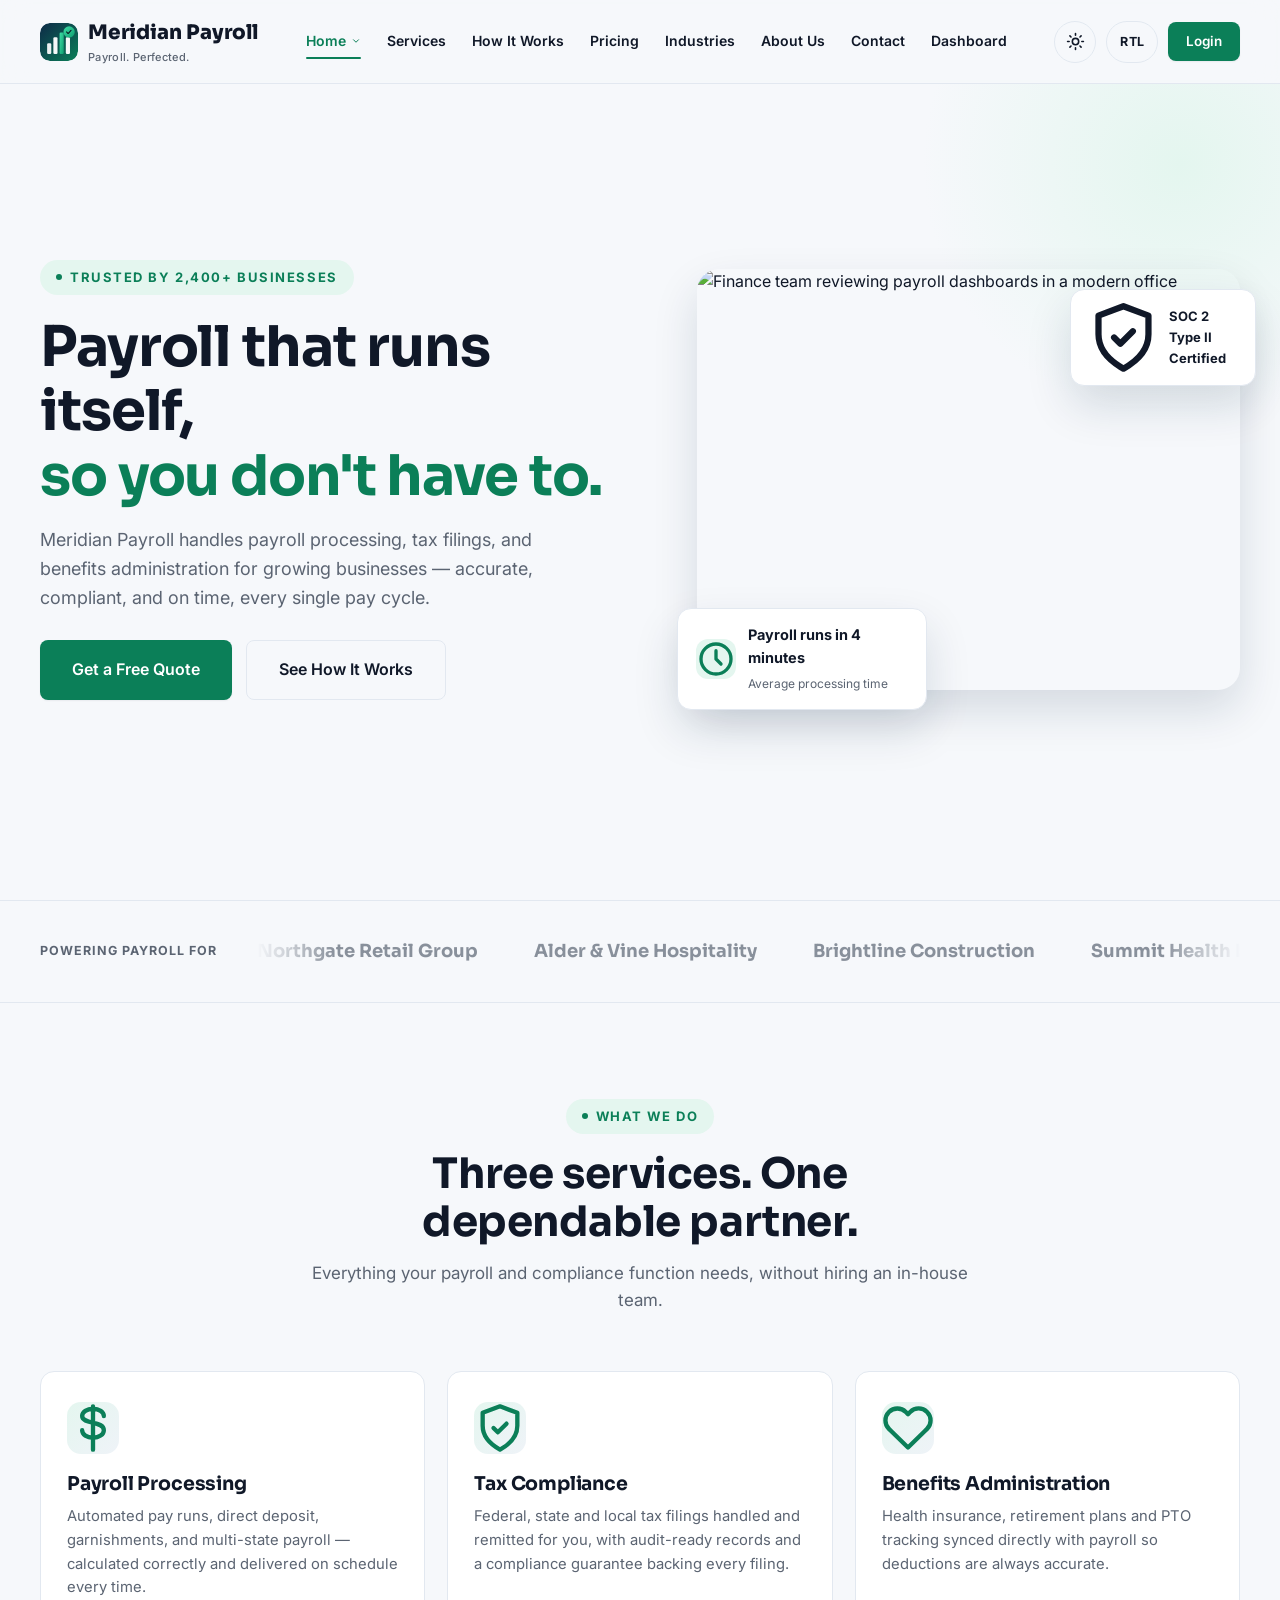
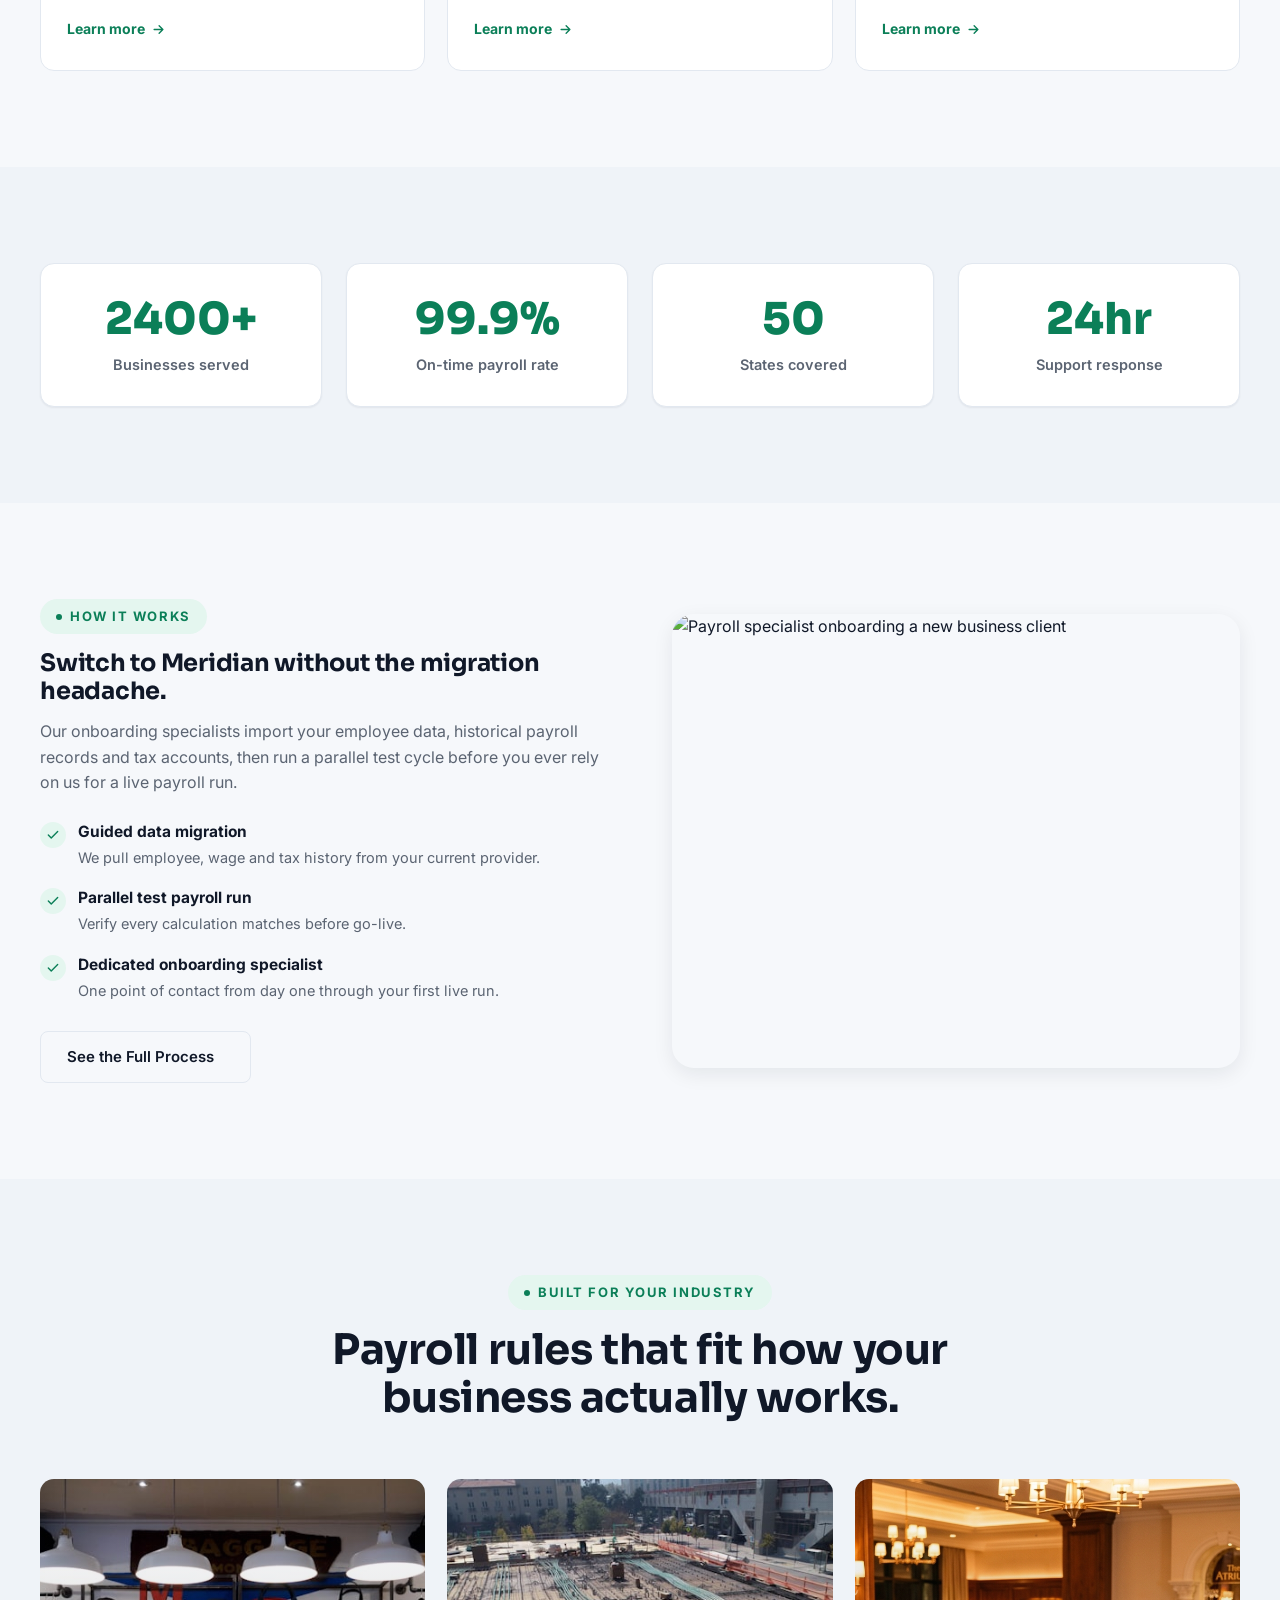
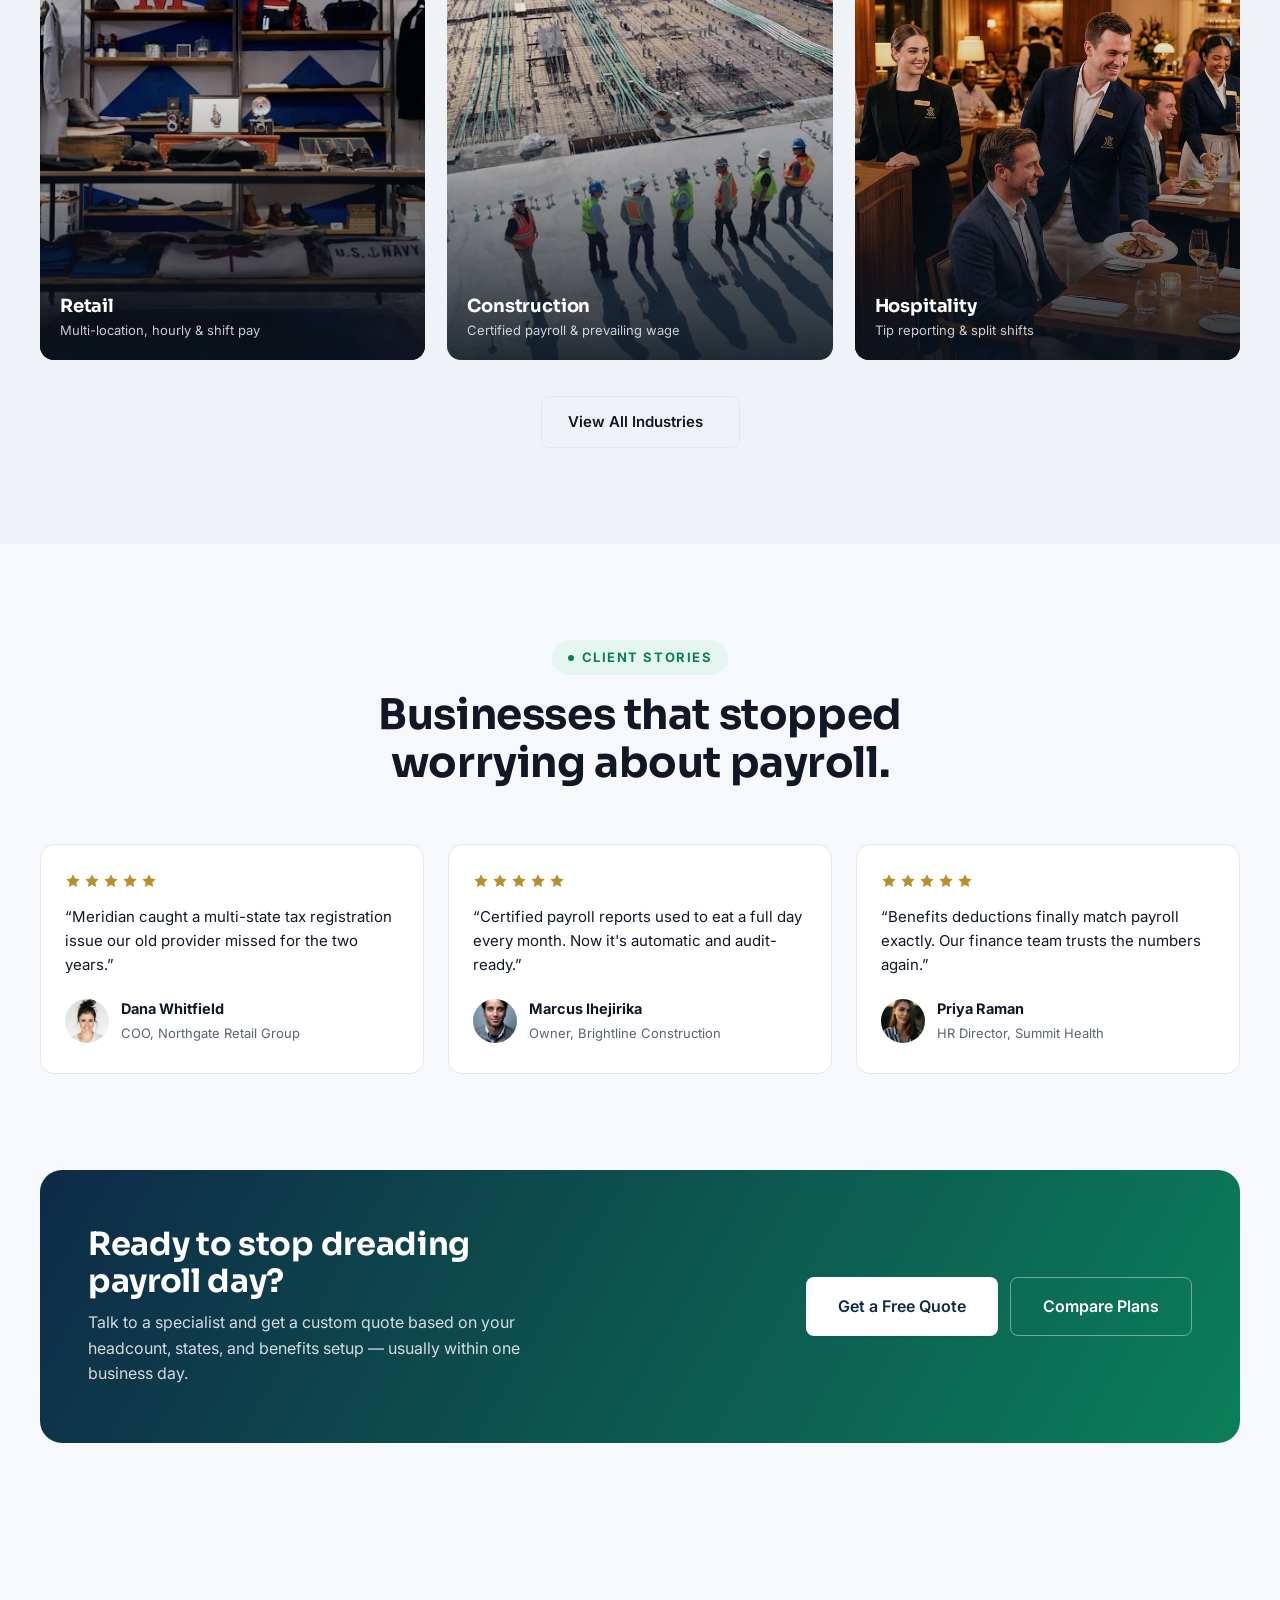
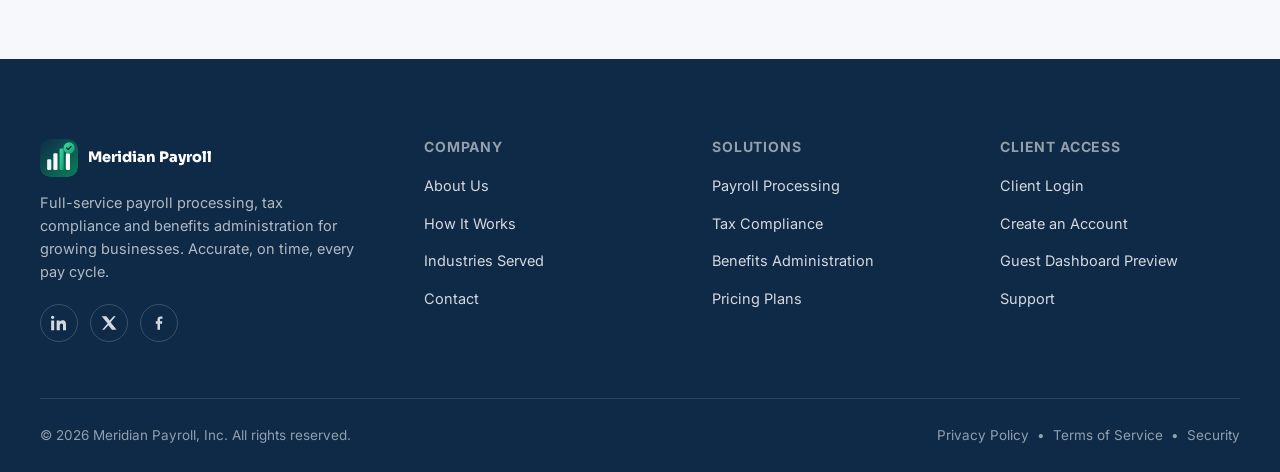
==== commit 3091fadc: "first commit" ====
--- a/index.html
+++ b/index.html
@@ -390,7 +390,8 @@
               </svg><svg viewBox="0 0 24 24" fill="currentColor">
                 <path d="M12 2l3.1 6.3 6.9 1-5 4.9 1.2 6.9-6.2-3.3-6.2 3.3 1.2-6.9-5-4.9 6.9-1z" />
               </svg></div>
-            <p class="quote">&ldquo;Meridian caught a multi-state tax registration issue our old provider missed for two
+            <p class="quote">&ldquo;Meridian caught a multi-state tax registration issue our old provider missed for the
+              two
               years.&rdquo;</p>
             <div class="testimonial-person">
               <img src="assets/images/avatars/dana-whitfield.jpg" alt="Dana Whitfield, COO, Northgate Retail Group"
--- a/assets/css/style.css
+++ b/assets/css/style.css
@@ -172,6 +172,8 @@
   display: inline-flex;
   align-items: center;
   gap: 8px;
+  width: fit-content;
+  max-width: fit-content;
   font-family: var(--font-body);
   font-size: 13px;
   font-weight: 700;
--- a/assets/css/responsive.css
+++ b/assets/css/responsive.css
@@ -1,53 +1,397 @@
 /* ==========================================================================
-   RESPONSIVE OVERRIDES
-   Breakpoints: 320-767 mobile | 768-1023 tablet | 1024-1439 laptop | 1440+ large desktop
+   MERIDIAN PAYROLL — COMPREHENSIVE RESPONSIVE SYSTEM
+   Breakpoints: 200px+ | 320px | 375px | 390px | 430px | 480px | 768px | 820px | 1024px | 1280px | 1440px | 1920px+
+   Zero horizontal scroll, fluid typography & spacing, full screen viewport adaptation.
    ========================================================================== */
 
-/* Tablet */
+/* Universal Layout & Overflow Safety */
+html, body {
+  width: 100%;
+  max-width: 100vw;
+  overflow-x: clip;
+}
+
+img, svg, video, canvas, audio, iframe, embed, object {
+  max-width: 100%;
+  height: auto;
+}
+
+input, button, select, textarea {
+  max-width: 100%;
+  box-sizing: border-box;
+}
+
+/* --------------------------------------------------------------------------
+   1. LARGE DESKTOP & ULTRAWIDE (1440px - 1920px+)
+   -------------------------------------------------------------------------- */
+@media (min-width: 1600px) {
+  :root {
+    --container-max: 1380px;
+  }
+  .container {
+    max-width: var(--container-max);
+  }
+}
+
+@media (min-width: 1920px) {
+  :root {
+    --container-max: 1480px;
+    --header-height: 90px;
+  }
+  .section {
+    padding: 110px 0;
+  }
+}
+
+/* --------------------------------------------------------------------------
+   2. LAPTOPS & SMALL DESKTOPS (1024px - 1279px)
+   -------------------------------------------------------------------------- */
+@media (max-width: 1279px) {
+  .hero-grid {
+    gap: 40px;
+  }
+}
+
+/* --------------------------------------------------------------------------
+   3. TABLETS & IPADS (768px - 1023px)
+   -------------------------------------------------------------------------- */
 @media (max-width: 1023px) {
-  :root { --header-height: 76px; }
-  .section { padding: 76px 0; }
-  .footer-grid { gap: 36px; }
-}
-
-/* Mobile */
+  :root {
+    --header-height: 76px;
+  }
+  .section {
+    padding: 72px 0;
+  }
+  .container {
+    padding: 0 28px;
+  }
+  .hero-grid {
+    grid-template-columns: 1fr;
+    gap: 40px;
+    text-align: center;
+  }
+  .hero-kicker {
+    justify-content: center;
+  }
+  .hero p.lede {
+    margin-left: auto;
+    margin-right: auto;
+  }
+  .hero .hero-ctas {
+    justify-content: center;
+  }
+  .hero-visual {
+    max-width: 580px;
+    margin: 0 auto;
+  }
+  .hero-floating-card {
+    left: 12px;
+    bottom: -16px;
+    max-width: 220px;
+  }
+  [dir="rtl"] .hero-floating-card {
+    right: 12px;
+    left: auto;
+  }
+  .hero-badge-top {
+    right: 12px;
+    top: 16px;
+  }
+  [dir="rtl"] .hero-badge-top {
+    left: 12px;
+    right: auto;
+  }
+  .split {
+    grid-template-columns: 1fr;
+    gap: 36px;
+  }
+  .split.reverse > :first-child {
+    order: 2;
+  }
+  .footer-grid {
+    grid-template-columns: repeat(2, 1fr);
+    gap: 36px;
+  }
+  .footer-brand {
+    grid-column: 1 / -1;
+  }
+}
+
+/* --------------------------------------------------------------------------
+   4. MOBILE & SMALL TABLETS (481px - 767px)
+   -------------------------------------------------------------------------- */
 @media (max-width: 767px) {
-  :root { --header-height: 68px; }
-  .brand { font-size: 17px; }
-  .brand-mark, .brand-mark-img { width: 34px; height: 34px; font-size: 14px; }
-  .brand-tag { display: none; }
-  .footer-bottom { flex-direction: column; align-items: flex-start; text-align: left; }
-  [dir="rtl"] .footer-bottom { align-items: flex-start; text-align: right; }
-  .btn-lg { padding: 14px 24px; font-size: 15px; }
-  .mobile-nav { padding: 14px 16px 28px; height: 100dvh; }
-}
-
-/* Tablet: pull floating hero elements fully inside the viewport */
-@media (max-width: 1023px) {
-  .hero-floating-card { left: 12px; bottom: -20px; max-width: 210px; }
-  [dir="rtl"] .hero-floating-card { right: 12px; left: auto; }
-  .hero-badge-top { right: 12px; }
-  [dir="rtl"] .hero-badge-top { left: 12px; right: auto; }
-}
-
-/* Mobile: simplify further, smaller footprint */
-@media (max-width: 560px) {
-  .hero-visual { padding-bottom: 82px; }
-  .hero-floating-card { left: 16px; right: 16px; bottom: 16px; width: auto; max-width: none; padding: 12px 14px; gap: 9px; }
-  [dir="rtl"] .hero-floating-card { right: 16px; left: 16px; }
-  .hero-floating-card strong { font-size: 13.5px; }
-  .hero-floating-card span { font-size: 11.5px; }
-  .hero-badge-top { right: 16px; max-width: calc(100% - 32px); font-size: 12px; padding: 9px 13px; top: 14px; }
-  [dir="rtl"] .hero-badge-top { left: 16px; right: auto; }
-}
-
-/* Small mobile */
-@media (max-width: 380px) {
-  .container { padding: 0 16px; }
-  .theme-toggle, .hamburger { width: 38px; height: 38px; }
-}
-
-/* Large desktop refinement */
-@media (min-width: 1600px) {
-  .container { max-width: 1400px; }
-}
+  :root {
+    --header-height: 68px;
+  }
+  .section {
+    padding: 56px 0;
+  }
+  .container {
+    padding: 0 20px;
+  }
+  .brand {
+    font-size: 17px;
+  }
+  .brand-mark, .brand-mark-img {
+    width: 34px;
+    height: 34px;
+  }
+  .brand-tag {
+    display: none;
+  }
+  .btn-lg {
+    padding: 13px 22px;
+    font-size: 14.5px;
+  }
+  .footer-bottom {
+    flex-direction: column;
+    align-items: flex-start;
+    gap: 14px;
+  }
+  [dir="rtl"] .footer-bottom {
+    align-items: flex-start;
+    text-align: right;
+  }
+  .hero-visual {
+    padding-bottom: 70px;
+  }
+  .hero-floating-card {
+    left: 10px;
+    right: 10px;
+    bottom: 10px;
+    width: auto;
+    max-width: none;
+    padding: 11px 14px;
+    gap: 10px;
+  }
+  [dir="rtl"] .hero-floating-card {
+    right: 10px;
+    left: 10px;
+  }
+  .hero-badge-top {
+    right: 10px;
+    top: 10px;
+    padding: 8px 12px;
+    font-size: 11.5px;
+  }
+  [dir="rtl"] .hero-badge-top {
+    left: 10px;
+    right: auto;
+  }
+  .trust-strip .container {
+    flex-direction: column;
+    align-items: flex-start;
+    gap: 16px;
+  }
+  .cta-banner {
+    padding: 36px 24px;
+    text-align: center;
+    justify-content: center;
+  }
+  .cta-banner h2, .cta-banner p {
+    max-width: 100%;
+  }
+  .cta-banner .hero-ctas {
+    justify-content: center;
+    width: 100%;
+  }
+}
+
+/* --------------------------------------------------------------------------
+   5. STANDARD MOBILE (375px - 480px)
+   -------------------------------------------------------------------------- */
+@media (max-width: 480px) {
+  .hero .hero-ctas {
+    flex-direction: column;
+    width: 100%;
+  }
+  .hero .hero-ctas .btn {
+    width: 100%;
+    justify-content: center;
+  }
+  .hero-fullbleed .hero-ctas {
+    flex-direction: column;
+    width: 100%;
+  }
+  .hero-fullbleed .hero-ctas .btn {
+    width: 100%;
+    justify-content: center;
+  }
+  .bento {
+    grid-template-columns: 1fr;
+    gap: 16px;
+  }
+  .pricing-grid {
+    grid-template-columns: 1fr;
+    gap: 20px;
+  }
+  .pricing-toggle {
+    gap: 10px;
+    font-size: 13.5px;
+  }
+  .footer-grid {
+    grid-template-columns: 1fr;
+    gap: 28px;
+  }
+  .dash-account-grid {
+    grid-template-columns: 1fr;
+  }
+  .form-grid {
+    grid-template-columns: 1fr;
+  }
+}
+
+/* --------------------------------------------------------------------------
+   6. SMALL MOBILE (320px - 374px)
+   -------------------------------------------------------------------------- */
+@media (max-width: 374px) {
+  .container {
+    padding: 0 14px;
+  }
+  .brand {
+    font-size: 15px;
+    gap: 8px;
+  }
+  .brand-mark, .brand-mark-img {
+    width: 30px;
+    height: 30px;
+  }
+  .btn {
+    padding: 11px 18px;
+    font-size: 13.5px;
+  }
+  .btn-sm {
+    padding: 7px 12px;
+    font-size: 12px;
+  }
+  .card {
+    padding: 20px 16px;
+  }
+  .service-card {
+    padding: 20px 16px;
+  }
+  .stat-card {
+    padding: 20px 14px;
+  }
+  .process-step {
+    padding: 20px 16px;
+  }
+  .spotlight-quote blockquote {
+    font-size: 18px;
+  }
+  .contact-form-card,
+  .contact-sidebar-card {
+    padding: 20px 14px;
+  }
+  .contact-channel-item {
+    padding: 10px 12px;
+    gap: 10px;
+  }
+}
+
+/* --------------------------------------------------------------------------
+   7. ULTRA-NARROW VIEWPORTS (200px - 319px)
+   -------------------------------------------------------------------------- */
+@media (max-width: 319px) {
+  :root {
+    --header-height: 60px;
+  }
+  .container {
+    padding: 0 10px;
+  }
+  .site-header .container {
+    gap: 8px;
+  }
+  .brand {
+    font-size: 13px;
+    gap: 6px;
+  }
+  .brand-mark, .brand-mark-img {
+    width: 26px;
+    height: 26px;
+  }
+  .hamburger {
+    width: 34px;
+    height: 34px;
+  }
+  .hamburger span, .hamburger span::before, .hamburger span::after {
+    width: 14px;
+  }
+  .hero-floating-card {
+    position: static;
+    margin-top: 14px;
+    padding: 8px 10px;
+  }
+  .hero-visual {
+    padding-bottom: 0;
+  }
+  .hero-badge-top {
+    position: static;
+    margin-top: 10px;
+    display: inline-flex;
+  }
+  .btn {
+    padding: 9px 12px;
+    font-size: 12px;
+    white-space: normal;
+    word-break: break-word;
+    text-align: center;
+  }
+  .eyebrow, .eyebrow-light {
+    font-size: 10.5px;
+    padding: 4px 10px;
+    letter-spacing: 0.06em;
+  }
+  .hero h1, .inner-page-hero h1, .hero-fullbleed h1 {
+    font-size: 20px !important;
+    word-break: break-word;
+  }
+  .hero p.lede, .inner-page-hero p.lede, .hero-fullbleed p.lede {
+    font-size: 13px !important;
+  }
+  .chip {
+    font-size: 11px;
+    padding: 4px 8px;
+  }
+  .stat-card .num, .hero-fullbleed-stats .num {
+    font-size: 20px !important;
+  }
+  .stat-card .label, .hero-fullbleed-stats .label {
+    font-size: 10.5px !important;
+  }
+  .footer-col h4 {
+    font-size: 13px;
+  }
+  .footer-links a {
+    font-size: 12.5px;
+  }
+  .timeline {
+    margin-top: 16px;
+  }
+  .timeline::before {
+    left: 12px;
+  }
+  [dir="rtl"] .timeline::before {
+    right: 12px;
+  }
+  .timeline-dot {
+    inset-inline-start: -2px;
+    width: 28px;
+    height: 28px;
+  }
+  .timeline-dot svg {
+    width: 12px;
+    height: 12px;
+  }
+  .timeline-item {
+    padding-inline-start: 40px;
+    padding-bottom: 22px;
+  }
+  .timeline-item h3 {
+    font-size: 15px;
+  }
+  .timeline-item p {
+    font-size: 13px;
+  }
+}
--- a/assets/css/components.css
+++ b/assets/css/components.css
@@ -10,41 +10,122 @@
 .section-head p { margin-top: 14px; font-size: 17px; color: var(--color-text-muted); }
 
 /* HERO VARIANTS */
-.hero { position: relative; overflow: hidden; padding: 64px 0 100px; }
-.hero-grid { display: grid; grid-template-columns: 1.05fr 0.95fr; gap: 56px; align-items: center; }
-@media (max-width: 980px) { .hero-grid { grid-template-columns: 1fr; gap: 40px; } }
+.hero { position: relative; overflow: hidden; padding: 48px 0 72px; }
+section.hero:not(.inner-page-hero) {
+  min-height: calc(100dvh - var(--header-height));
+  display: flex;
+  align-items: center;
+}
+@media (max-width: 767px) {
+  section.hero:not(.inner-page-hero) {
+    min-height: calc(100dvh - var(--header-height));
+    padding: 32px 0 56px;
+  }
+}
+.hero-grid { display: grid; grid-template-columns: 1.05fr 0.95fr; gap: 56px; align-items: center; width: 100%; }
+@media (max-width: 1023px) { .hero-grid { grid-template-columns: 1fr; gap: 40px; } }
 .hero-kicker { display: flex; align-items: center; gap: 10px; margin-bottom: 20px; }
-.hero h1 { font-size: clamp(34px, 5vw, 58px); letter-spacing: -0.02em; }
+.hero h1 { font-size: clamp(30px, 4.8vw, 56px); letter-spacing: -0.02em; line-height: 1.15; }
 .hero h1 .accent-underline { position: relative; color: var(--color-accent-600); white-space: nowrap; }
-.hero p.lede { font-size: 18px; color: var(--color-text-muted); margin-top: 20px; max-width: 520px; }
-.hero .hero-ctas { display: flex; gap: 14px; flex-wrap: wrap; margin-top: 32px; }
-.hero-visual { position: relative; }
-.hero-visual img { border-radius: var(--radius-lg); box-shadow: var(--shadow-lg); width: 100%; aspect-ratio: 4/3.1; object-fit: cover; }
-.hero-floating-card { position: absolute; bottom: -24px; left: -24px; background: var(--color-surface); border: 1px solid var(--color-border); border-radius: var(--radius-md); padding: 16px 20px; box-shadow: var(--shadow-lg); display: flex; align-items: center; gap: 12px; max-width: 240px; }
-[dir="rtl"] .hero-floating-card { left: auto; right: -24px; }
-.hero-floating-card .dot { width: 42px; height: 42px; border-radius: 12px; background: var(--color-accent-soft); color: var(--color-accent-600); display:flex; align-items:center; justify-content:center; flex-shrink:0; }
-.hero-floating-card strong { display:block; font-size: 15px; }
-.hero-floating-card span { font-size: 12.5px; color: var(--color-text-muted); }
-.hero-badge-top { position: absolute; top: 24px; right: -18px; background: var(--color-surface); border: 1px solid var(--color-border); border-radius: var(--radius-md); padding: 12px 16px; box-shadow: var(--shadow-lg); font-size: 13.5px; font-weight: 700; display: flex; align-items: center; gap: 8px; animation: floatY 6s ease-in-out infinite; }
-[dir="rtl"] .hero-badge-top { right: auto; left: -18px; }
-@media (max-width: 560px) {
-  .hero-visual { padding-bottom: 82px; }
-  .hero-floating-card { left: 16px; right: 16px; bottom: 16px; width: auto; max-width: none; padding: 12px 14px; gap: 9px; }
-  [dir="rtl"] .hero-floating-card { right: 16px; left: 16px; }
-  .hero-floating-card strong { font-size: 13.5px; }
-  .hero-floating-card span { font-size: 11.5px; }
-  .hero-badge-top { right: 16px; max-width: calc(100% - 32px); font-size: 12px; padding: 9px 13px; top: 14px; }
-  [dir="rtl"] .hero-badge-top { left: 16px; right: auto; }
-}
+.hero p.lede { font-size: clamp(15.5px, 1.8vw, 18px); color: var(--color-text-muted); margin-top: 18px; max-width: 520px; line-height: 1.6; }
+.hero .hero-ctas { display: flex; gap: 14px; flex-wrap: wrap; margin-top: 28px; }
+.hero-visual { position: relative; width: 100%; }
+.hero-visual img { border-radius: var(--radius-lg); box-shadow: var(--shadow-lg); width: 100%; aspect-ratio: 4/3.1; max-height: 480px; object-fit: cover; }
+.hero-floating-card { position: absolute; bottom: -20px; left: -20px; background: var(--color-surface); border: 1px solid var(--color-border); border-radius: var(--radius-md); padding: 14px 18px; box-shadow: var(--shadow-lg); display: flex; align-items: center; gap: 12px; max-width: 250px; }
+[dir="rtl"] .hero-floating-card { left: auto; right: -20px; }
+.hero-floating-card .dot { width: 40px; height: 40px; border-radius: 12px; background: var(--color-accent-soft); color: var(--color-accent-600); display:flex; align-items:center; justify-content:center; flex-shrink:0; }
+.hero-floating-card strong { display:block; font-size: 14.5px; }
+.hero-floating-card span { font-size: 12px; color: var(--color-text-muted); }
+.hero-badge-top { position: absolute; top: 20px; right: -16px; background: var(--color-surface); border: 1px solid var(--color-border); border-radius: var(--radius-md); padding: 10px 15px; box-shadow: var(--shadow-lg); font-size: 13px; font-weight: 700; display: flex; align-items: center; gap: 8px; animation: floatY 6s ease-in-out infinite; }
+[dir="rtl"] .hero-badge-top { right: auto; left: -16px; }
+
 .hero::before { content: ""; position: absolute; top: -180px; inset-inline-end: -160px; width: 520px; height: 520px; background: radial-gradient(circle, var(--color-accent-soft) 0%, transparent 70%); z-index: -1; border-radius: 50%; }
-.hero-centered { text-align: center; padding: 72px 0 64px; }
-.hero-centered .section-head { margin-left: auto; margin-right: auto; }
-.hero-centered h1 { font-size: clamp(32px, 5vw, 52px); }
-.hero-centered p.lede { max-width: 620px; margin: 18px auto 0; }
-.hero-centered .hero-ctas { justify-content: center; }
-.hero-media-strip { margin-top: 48px; display: grid; grid-template-columns: 1.3fr 1fr 1fr; gap: 16px; }
-@media (max-width: 767px) { .hero-media-strip { grid-template-columns: 1fr; } }
-.hero-media-strip img { border-radius: var(--radius-md); width: 100%; height: 220px; object-fit: cover; box-shadow: var(--shadow-md); }
+
+/* UNIFIED INNER PAGE HERO (Services, How It Works, Pricing, Industries, About Us, Contact) */
+.inner-page-hero {
+  position: relative;
+  overflow: hidden;
+  display: flex;
+  align-items: center;
+  justify-content: center;
+  text-align: center;
+  min-height: 360px;
+  padding: 60px 0;
+  background: linear-gradient(180deg, var(--color-surface-alt) 0%, var(--color-bg) 100%);
+  border-bottom: 1px solid var(--color-border);
+}
+.inner-page-hero::before {
+  content: "";
+  position: absolute;
+  top: -40%;
+  left: 50%;
+  transform: translateX(-50%);
+  width: 620px;
+  height: 420px;
+  background: radial-gradient(circle, var(--color-accent-soft) 0%, transparent 70%);
+  z-index: 0;
+  pointer-events: none;
+  opacity: 0.85;
+}
+.inner-page-hero .container {
+  position: relative;
+  z-index: 1;
+  display: flex;
+  flex-direction: column;
+  align-items: center;
+  justify-content: center;
+  max-width: 840px;
+  width: 100%;
+}
+.inner-page-hero .eyebrow {
+  margin-bottom: 14px;
+}
+.inner-page-hero h1 {
+  font-size: clamp(24px, 3.8vw, 42px);
+  font-weight: 800;
+  line-height: 1.2;
+  letter-spacing: -0.02em;
+  margin: 0;
+  max-width: 760px;
+}
+.inner-page-hero p.lede {
+  font-size: clamp(14.5px, 1.6vw, 17px);
+  line-height: 1.55;
+  color: var(--color-text-muted);
+  max-width: 620px;
+  margin: 14px auto 0;
+}
+@media (max-width: 1023px) {
+  .inner-page-hero {
+    min-height: 320px;
+    padding: 50px 0;
+  }
+}
+@media (max-width: 767px) {
+  .inner-page-hero {
+    min-height: 310px;
+    padding: 40px 0;
+  }
+  .inner-page-hero h1 {
+    font-size: clamp(21px, 5.5vw, 28px);
+  }
+  .inner-page-hero p.lede {
+    font-size: 14px;
+    margin-top: 10px;
+  }
+}
+@media (max-width: 380px) {
+  .inner-page-hero {
+    min-height: 340px;
+    padding: 30px 0;
+  }
+}
+@media (max-width: 280px) {
+  .inner-page-hero {
+    min-height: 380px;
+    padding: 24px 0;
+  }
+}
 
 /* TRUST / LOGO TICKER */
 .trust-strip { padding: 36px 0; border-top: 1px solid var(--color-border); border-bottom: 1px solid var(--color-border); overflow: hidden; }
@@ -139,15 +220,109 @@
 [data-theme="dark"] .process-step .step-num { background: var(--color-btn-fill); }
 .process-step h3 { font-size: 17px; margin-bottom: 8px; }
 .process-step p { font-size: 14.5px; color: var(--color-text-muted); }
-.timeline { position: relative; margin-top: 20px; }
-.timeline::before { content: ""; position: absolute; top: 0; bottom: 0; left: 27px; width: 2px; background: var(--color-border); }
-[dir="rtl"] .timeline::before { left: auto; right: 27px; }
-.timeline-item { position: relative; padding-inline-start: 76px; padding-bottom: 40px; }
-.timeline-item:last-child { padding-bottom: 0; }
-.timeline-dot { position: absolute; inset-inline-start: 12px; top: 2px; width: 32px; height: 32px; border-radius: 50%; background: var(--color-accent-soft); color: var(--color-accent-600); display: flex; align-items: center; justify-content: center; border: 3px solid var(--color-bg); }
-.timeline-item .year { font-size: 13px; font-weight: 700; color: var(--color-accent-600); text-transform: uppercase; letter-spacing: 0.06em; }
-.timeline-item h3 { font-size: 19px; margin: 6px 0 8px; }
-.timeline-item p { color: var(--color-text-muted); font-size: 15px; max-width: 560px; }
+
+.timeline-wrap {
+  max-width: 680px;
+  margin: 0 auto;
+  width: 100%;
+}
+.timeline {
+  position: relative;
+  margin-top: 24px;
+  width: 100%;
+}
+.timeline::before {
+  content: "";
+  position: absolute;
+  top: 8px;
+  bottom: 8px;
+  left: 20px;
+  width: 2px;
+  background: var(--color-border);
+}
+[dir="rtl"] .timeline::before {
+  left: auto;
+  right: 20px;
+}
+.timeline-item {
+  position: relative;
+  padding-inline-start: 64px;
+  padding-bottom: 36px;
+}
+.timeline-item:last-child {
+  padding-bottom: 0;
+}
+.timeline-dot {
+  position: absolute;
+  inset-inline-start: 4px;
+  top: 0;
+  width: 34px;
+  height: 34px;
+  border-radius: 50%;
+  background: var(--color-surface);
+  color: var(--color-accent-600);
+  display: flex;
+  align-items: center;
+  justify-content: center;
+  border: 2px solid var(--color-accent);
+  box-shadow: 0 0 0 4px var(--color-bg);
+  transition: transform var(--dur-fast) ease;
+}
+.timeline-dot svg {
+  width: 16px;
+  height: 16px;
+}
+.timeline-item:hover .timeline-dot {
+  transform: scale(1.1);
+}
+.timeline-item .year {
+  font-size: 12.5px;
+  font-weight: 700;
+  color: var(--color-accent-600);
+  text-transform: uppercase;
+  letter-spacing: 0.08em;
+  display: inline-block;
+  margin-bottom: 2px;
+}
+.timeline-item h3 {
+  font-size: 18.5px;
+  margin: 4px 0 6px;
+  font-weight: 700;
+}
+.timeline-item p {
+  color: var(--color-text-muted);
+  font-size: 15px;
+  line-height: 1.6;
+  max-width: 100%;
+}
+
+@media (max-width: 640px) {
+  .timeline::before {
+    left: 16px;
+  }
+  [dir="rtl"] .timeline::before {
+    right: 16px;
+  }
+  .timeline-dot {
+    inset-inline-start: 0;
+    width: 32px;
+    height: 32px;
+  }
+  .timeline-dot svg {
+    width: 14px;
+    height: 14px;
+  }
+  .timeline-item {
+    padding-inline-start: 50px;
+    padding-bottom: 28px;
+  }
+  .timeline-item h3 {
+    font-size: 16.5px;
+  }
+  .timeline-item p {
+    font-size: 14px;
+  }
+}
 
 /* TESTIMONIALS */
 .testimonial-grid { display: grid; grid-template-columns: repeat(3, 1fr); gap: 24px; }
@@ -196,11 +371,50 @@
 .price-card .price .amount { font-family: var(--font-heading); font-size: 42px; font-weight: 800; }
 .price-card .price .period { font-size: 14px; color: var(--color-text-muted); }
 .price-card .price-note { font-size: 13px; color: var(--color-text-muted); margin-bottom: 20px; }
-.price-card .list-check { margin-top: 4px; margin-bottom: 26px; flex: 1; }
-.price-card .list-check .check { width: 22px; height: 22px; }
-.price-card .list-check .check svg { width: 12px; height: 12px; }
-.price-card .list-check span { font-size: 14px; }
-.price-card .btn { width: 100%; }
+.price-card .list-check {
+  display: flex;
+  flex-direction: column;
+  gap: 16px;
+  margin-top: 4px;
+  margin-bottom: 28px;
+  flex: 1;
+}
+.price-card .list-check li {
+  display: flex;
+  align-items: flex-start;
+  gap: 12px;
+}
+.price-card .list-check .check {
+  width: 22px;
+  height: 22px;
+  margin-top: 1px;
+  flex-shrink: 0;
+}
+.price-card .list-check .check svg {
+  width: 12px;
+  height: 12px;
+}
+.price-card .list-check > li > div {
+  flex: 1;
+  min-width: 0;
+}
+.price-card .list-check strong {
+  display: block;
+  font-size: 14.5px;
+  font-weight: 700;
+  line-height: 1.35;
+  color: var(--color-text);
+  white-space: normal;
+}
+.price-card .list-check span.desc {
+  display: block;
+  font-size: 13px;
+  color: var(--color-text-muted);
+  line-height: 1.35;
+  margin-top: 2px;
+  white-space: normal;
+}
+.price-card .btn { width: 100%; margin-top: auto; }
 .pricing-compare { overflow-x: auto; }
 .pricing-compare table { width: 100%; border-collapse: collapse; min-width: 640px; }
 .pricing-compare th, .pricing-compare td { padding: 16px 18px; text-align: start; border-bottom: 1px solid var(--color-border); font-size: 14.5px; }
@@ -481,26 +695,63 @@
 .tab-panel.is-active { display: block; animation: fadeIn 0.4s ease both; }
 
 /* HOME 2 — DISTINCT LAYOUT PATTERNS (full-bleed hero, stat bar, spotlight quote, split CTA) */
-.hero-fullbleed { position: relative; min-height: 560px; display: flex; align-items: center; overflow: hidden; border-radius: 0 0 var(--radius-lg) var(--radius-lg); }
+.hero-fullbleed {
+  position: relative;
+  min-height: calc(100dvh - var(--header-height) - 48px);
+  display: flex;
+  align-items: center;
+  justify-content: center;
+  overflow: hidden;
+  border-radius: 0 0 var(--radius-lg) var(--radius-lg);
+  padding: 64px 0 84px;
+}
+@media (max-width: 1023px) {
+  .hero-fullbleed {
+    min-height: calc(100dvh - var(--header-height) - 64px);
+    padding: 60px 0 80px;
+  }
+}
+@media (max-width: 767px) {
+  .hero-fullbleed {
+    min-height: calc(100dvh - var(--header-height) - 60px);
+    padding: 48px 0 64px;
+  }
+}
 .hero-fullbleed img { position: absolute; inset: 0; width: 100%; height: 100%; object-fit: cover; z-index: 0; }
 .hero-fullbleed::before { content: ""; position: absolute; inset: 0; background: linear-gradient(180deg, rgba(10,20,32,0.75) 0%, rgba(10,20,32,0.88) 100%); z-index: 1; }
 [data-theme="dark"] .hero-fullbleed::before { background: linear-gradient(180deg, rgba(6,13,23,0.82) 0%, rgba(6,13,23,0.93) 100%); }
-.hero-fullbleed .container { position: relative; z-index: 2; text-align: center; padding-top: 60px; padding-bottom: 90px; }
+.hero-fullbleed .container { position: relative; z-index: 2; text-align: center; max-width: 880px; width: 100%; }
 .hero-fullbleed h1, .hero-fullbleed p, .hero-fullbleed .eyebrow-light { color: #fff; }
-.hero-fullbleed h1 { font-size: clamp(34px, 5.4vw, 60px); max-width: 820px; margin: 0 auto; }
-.hero-fullbleed p.lede { color: rgba(255,255,255,0.82); max-width: 600px; margin: 18px auto 0; }
-.hero-fullbleed .hero-ctas { justify-content: center; }
-.eyebrow-light { display: inline-flex; align-items: center; gap: 8px; font-size: 13px; font-weight: 700; letter-spacing: 0.12em; text-transform: uppercase; color: #fff; background: rgba(255,255,255,0.14); padding: 7px 16px; border-radius: var(--radius-pill); backdrop-filter: blur(6px); }
+.hero-fullbleed h1 { font-size: clamp(30px, 4.8vw, 56px); max-width: 820px; margin: 16px auto 0; line-height: 1.15; }
+.hero-fullbleed p.lede { color: rgba(255,255,255,0.85); max-width: 620px; margin: 18px auto 0; font-size: clamp(15px, 1.8vw, 17.5px); line-height: 1.6; }
+.hero-fullbleed .hero-ctas { justify-content: center; margin-top: 28px; }
+.eyebrow-light { display: inline-flex; align-items: center; gap: 8px; font-size: 13px; font-weight: 700; letter-spacing: 0.12em; text-transform: uppercase; color: #fff; background: rgba(255,255,255,0.14); padding: 7px 16px; border-radius: var(--radius-pill); backdrop-filter: blur(6px); -webkit-backdrop-filter: blur(6px); }
 .hero-fullbleed-stats {
-  position: relative; z-index: 3; margin: -56px auto 0; max-width: 920px;
+  position: relative; z-index: 3; margin: -52px auto 0; max-width: 920px; width: 100%;
   background: var(--color-surface); border-radius: var(--radius-lg); box-shadow: var(--shadow-lg);
+  border: 1px solid var(--color-border);
   display: grid; grid-template-columns: repeat(4, 1fr);
 }
-.hero-fullbleed-stats > div { padding: 26px 16px; text-align: center; border-inline-end: 1px solid var(--color-border); }
+.hero-fullbleed-stats > div { padding: 24px 14px; text-align: center; border-inline-end: 1px solid var(--color-border); }
 .hero-fullbleed-stats > div:last-child { border-inline-end: none; }
-.hero-fullbleed-stats .num { font-family: var(--font-heading); font-size: clamp(24px,2.6vw,32px); font-weight: 800; color: var(--color-accent-600); }
+.hero-fullbleed-stats .num { font-family: var(--font-heading); font-size: clamp(22px, 2.5vw, 32px); font-weight: 800; color: var(--color-accent-600); line-height: 1.2; }
 .hero-fullbleed-stats .label { font-size: 12.5px; color: var(--color-text-muted); font-weight: 600; margin-top: 4px; }
-@media (max-width: 700px) { .hero-fullbleed-stats { grid-template-columns: repeat(2, 1fr); } .hero-fullbleed-stats > div:nth-child(2) { border-inline-end: none; } }
+@media (max-width: 820px) {
+  .hero-fullbleed-stats { grid-template-columns: repeat(2, 1fr); margin: -40px auto 0; }
+  .hero-fullbleed-stats > div:nth-child(2) { border-inline-end: none; }
+  .hero-fullbleed-stats > div:nth-child(1), .hero-fullbleed-stats > div:nth-child(2) { border-bottom: 1px solid var(--color-border); }
+}
+@media (max-width: 480px) {
+  .hero-fullbleed-stats { margin: -32px auto 0; border-radius: var(--radius-md); }
+  .hero-fullbleed-stats > div { padding: 16px 8px; }
+  .hero-fullbleed-stats .num { font-size: clamp(18px, 4.5vw, 24px); }
+  .hero-fullbleed-stats .label { font-size: 11px; }
+}
+@media (max-width: 280px) {
+  .hero-fullbleed-stats { grid-template-columns: 1fr; margin: 20px auto 0; }
+  .hero-fullbleed-stats > div { border-inline-end: none; border-bottom: 1px solid var(--color-border); }
+  .hero-fullbleed-stats > div:last-child { border-bottom: none; }
+}
 
 .spotlight-quote { max-width: 780px; margin: 0 auto; text-align: center; }
 .spotlight-quote .stars { justify-content: center; margin-bottom: 22px; }
@@ -539,3 +790,144 @@
 .value-card .v-icon { width: 54px; height: 54px; border-radius: 14px; background: var(--color-accent-soft); color: var(--color-accent-600); display:flex; align-items:center; justify-content:center; margin: 0 auto 16px; }
 .value-card h3 { font-size: 16.5px; margin-bottom: 8px; }
 .value-card p { font-size: 14px; color: var(--color-text-muted); }
+
+/* CONTACT PAGE LAYOUT */
+.contact-layout {
+  display: grid;
+  grid-template-columns: 1.12fr 0.88fr;
+  gap: 28px;
+  align-items: stretch;
+  max-width: 1080px;
+  margin: 0 auto;
+}
+@media (max-width: 980px) {
+  .contact-layout {
+    grid-template-columns: 1fr;
+    max-width: 620px;
+    gap: 24px;
+  }
+}
+.contact-form-card {
+  padding: 36px 32px;
+  display: flex;
+  flex-direction: column;
+  height: 100%;
+}
+.contact-card-head.center {
+  text-align: center;
+  display: flex;
+  flex-direction: column;
+  align-items: center;
+  margin-bottom: 24px;
+}
+.contact-card-head.center .eyebrow {
+  align-self: center;
+  margin: 0 auto;
+  width: fit-content;
+  max-width: fit-content;
+}
+.contact-card-head.center h2 {
+  margin-top: 12px;
+  font-size: 26px;
+  line-height: 1.25;
+  text-align: center;
+}
+.contact-card-head.center p {
+  margin-top: 8px;
+  color: var(--color-text-muted);
+  font-size: 14.5px;
+  text-align: center;
+  max-width: 420px;
+}
+.contact-sidebar-card {
+  padding: 36px 30px;
+  display: flex;
+  flex-direction: column;
+  justify-content: space-between;
+  height: 100%;
+}
+.contact-sidebar-card .eyebrow {
+  align-self: flex-start;
+  width: fit-content;
+  max-width: fit-content;
+}
+.contact-channel-list {
+  display: flex;
+  flex-direction: column;
+  gap: 16px;
+  margin: 24px 0;
+}
+.contact-channel-item {
+  display: flex;
+  align-items: flex-start;
+  gap: 14px;
+  padding: 12px 14px;
+  border-radius: var(--radius-sm);
+  background: var(--color-surface-alt);
+  border: 1px solid var(--color-border);
+  transition: border-color var(--dur-fast) ease, transform var(--dur-fast) ease;
+}
+.contact-channel-item:hover {
+  border-color: var(--color-accent);
+  transform: translateY(-1px);
+}
+.contact-channel-item .ch-icon {
+  width: 38px;
+  height: 38px;
+  border-radius: 10px;
+  background: var(--color-accent-soft);
+  color: var(--color-accent-600);
+  display: flex;
+  align-items: center;
+  justify-content: center;
+  flex-shrink: 0;
+}
+.contact-channel-item .ch-icon svg {
+  width: 18px;
+  height: 18px;
+}
+.contact-channel-item strong {
+  display: block;
+  font-size: 14.5px;
+  color: var(--color-text);
+}
+.contact-channel-item span,
+.contact-channel-item a {
+  display: block;
+  font-size: 13px;
+  color: var(--color-text-muted);
+  margin-top: 2px;
+  word-break: break-word;
+}
+.contact-channel-item a:hover {
+  color: var(--color-accent-600);
+}
+.contact-sla-box {
+  background: linear-gradient(135deg, var(--color-accent-soft), var(--color-surface-alt));
+  border: 1px solid var(--color-border);
+  border-radius: var(--radius-md);
+  padding: 18px 20px;
+  display: flex;
+  flex-direction: column;
+  gap: 10px;
+  margin-top: auto;
+}
+.sla-item {
+  display: flex;
+  align-items: center;
+  gap: 10px;
+  font-size: 13px;
+  color: var(--color-text);
+}
+.sla-item svg {
+  width: 16px;
+  height: 16px;
+  color: var(--color-accent-600);
+  flex-shrink: 0;
+}
+@media (max-width: 640px) {
+  .contact-form-card,
+  .contact-sidebar-card {
+    padding: 24px 18px;
+  }
+}
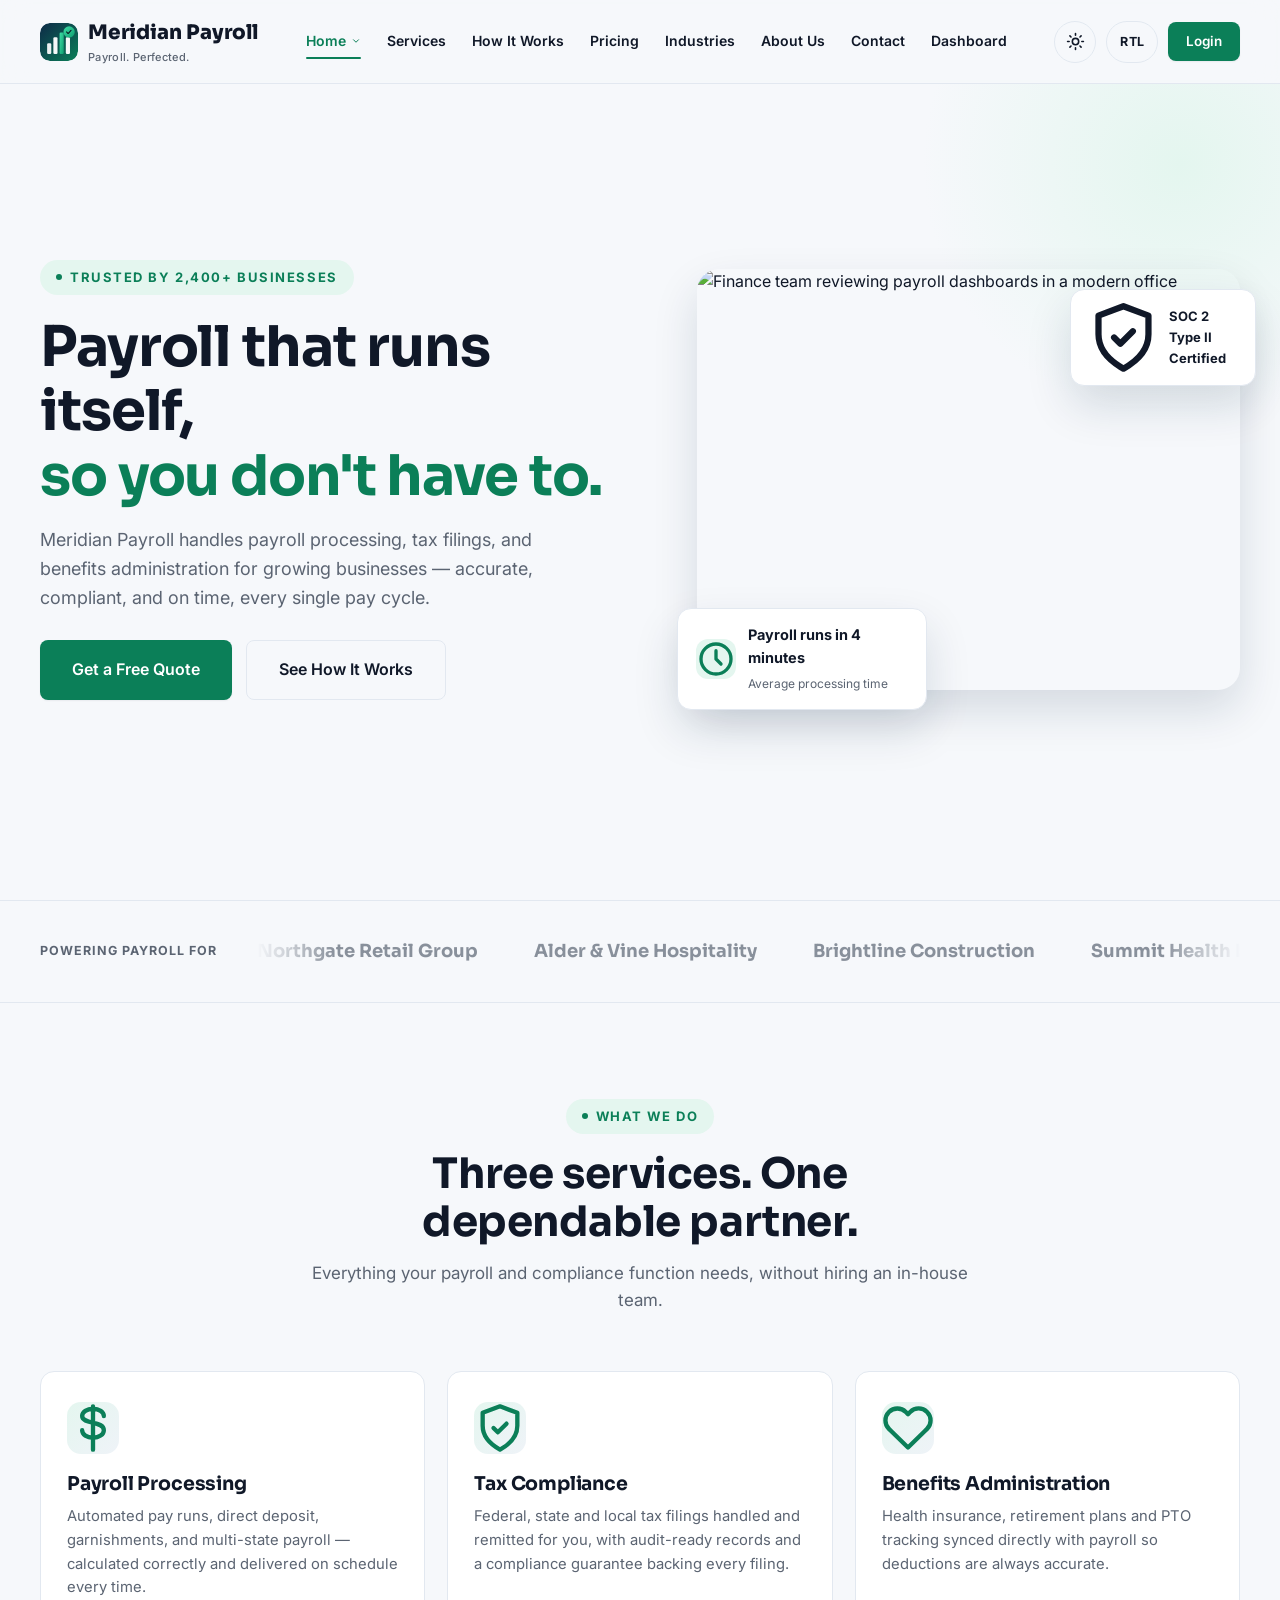
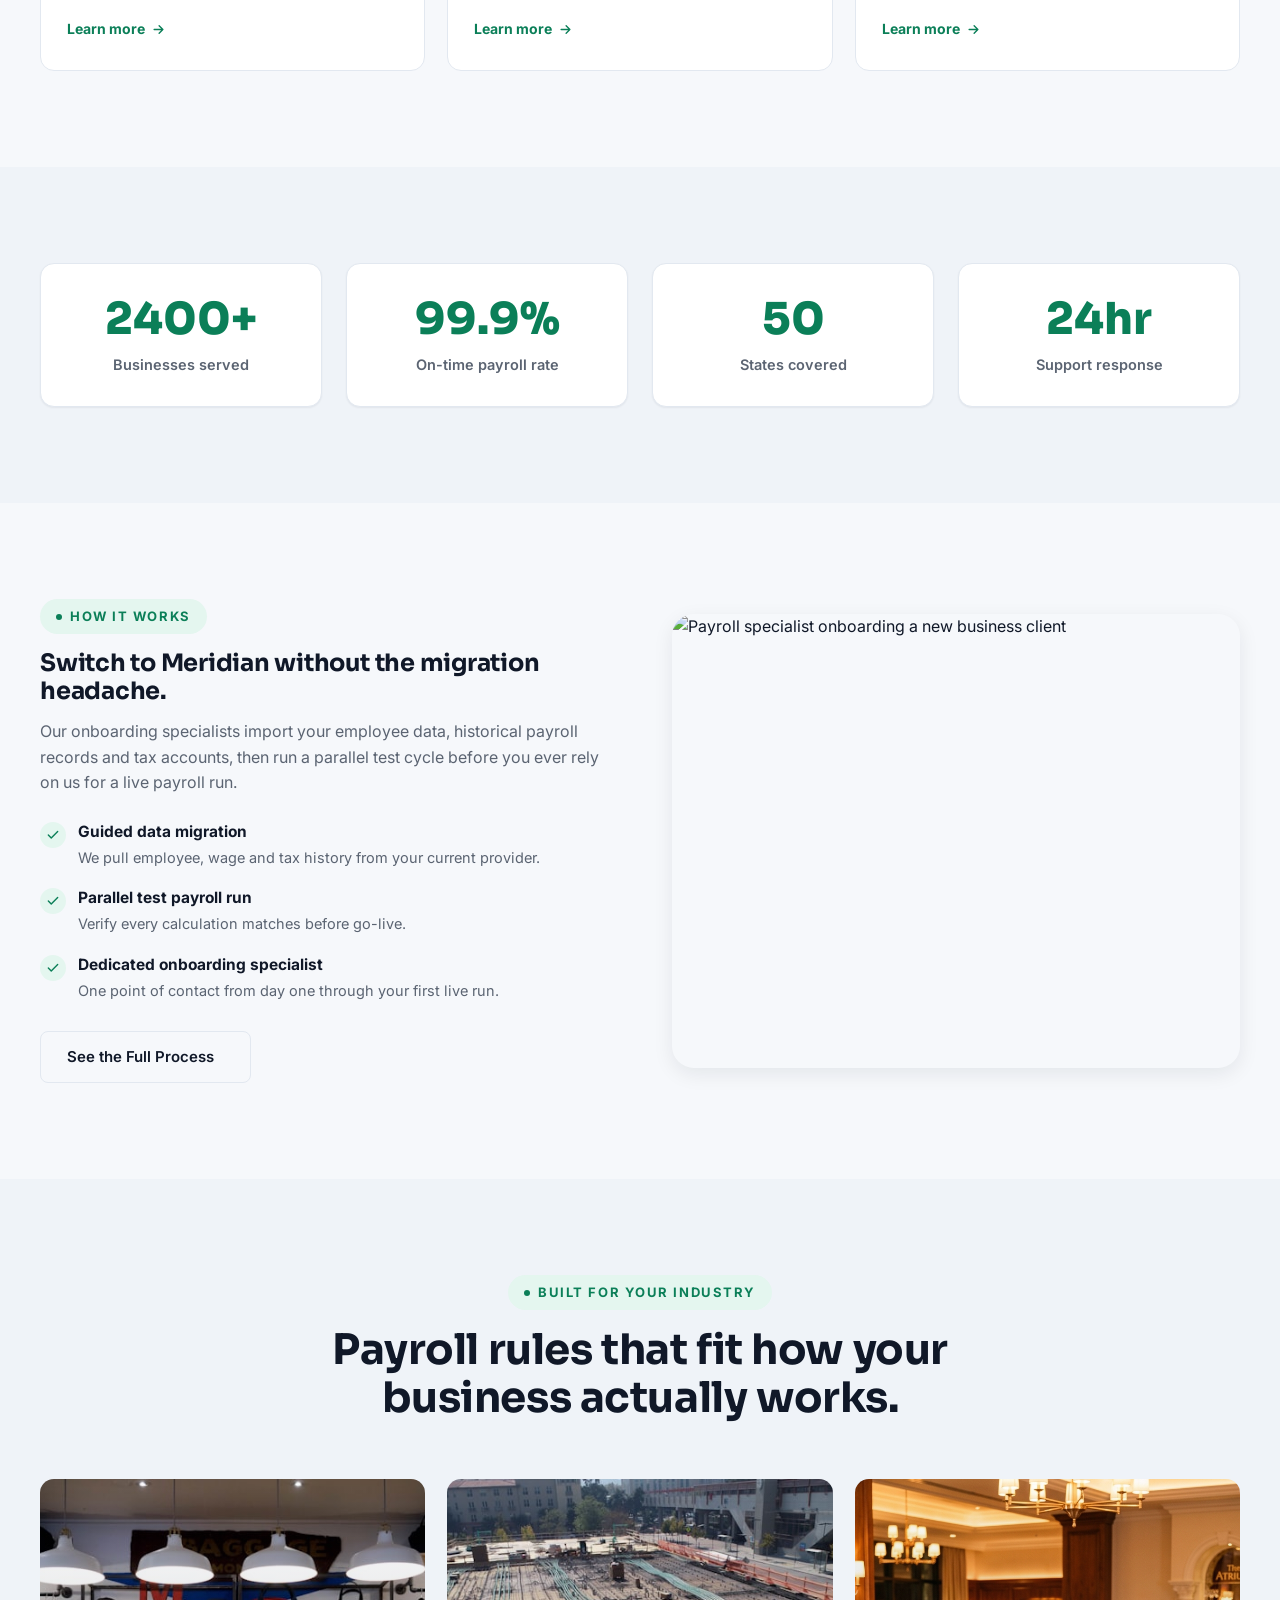
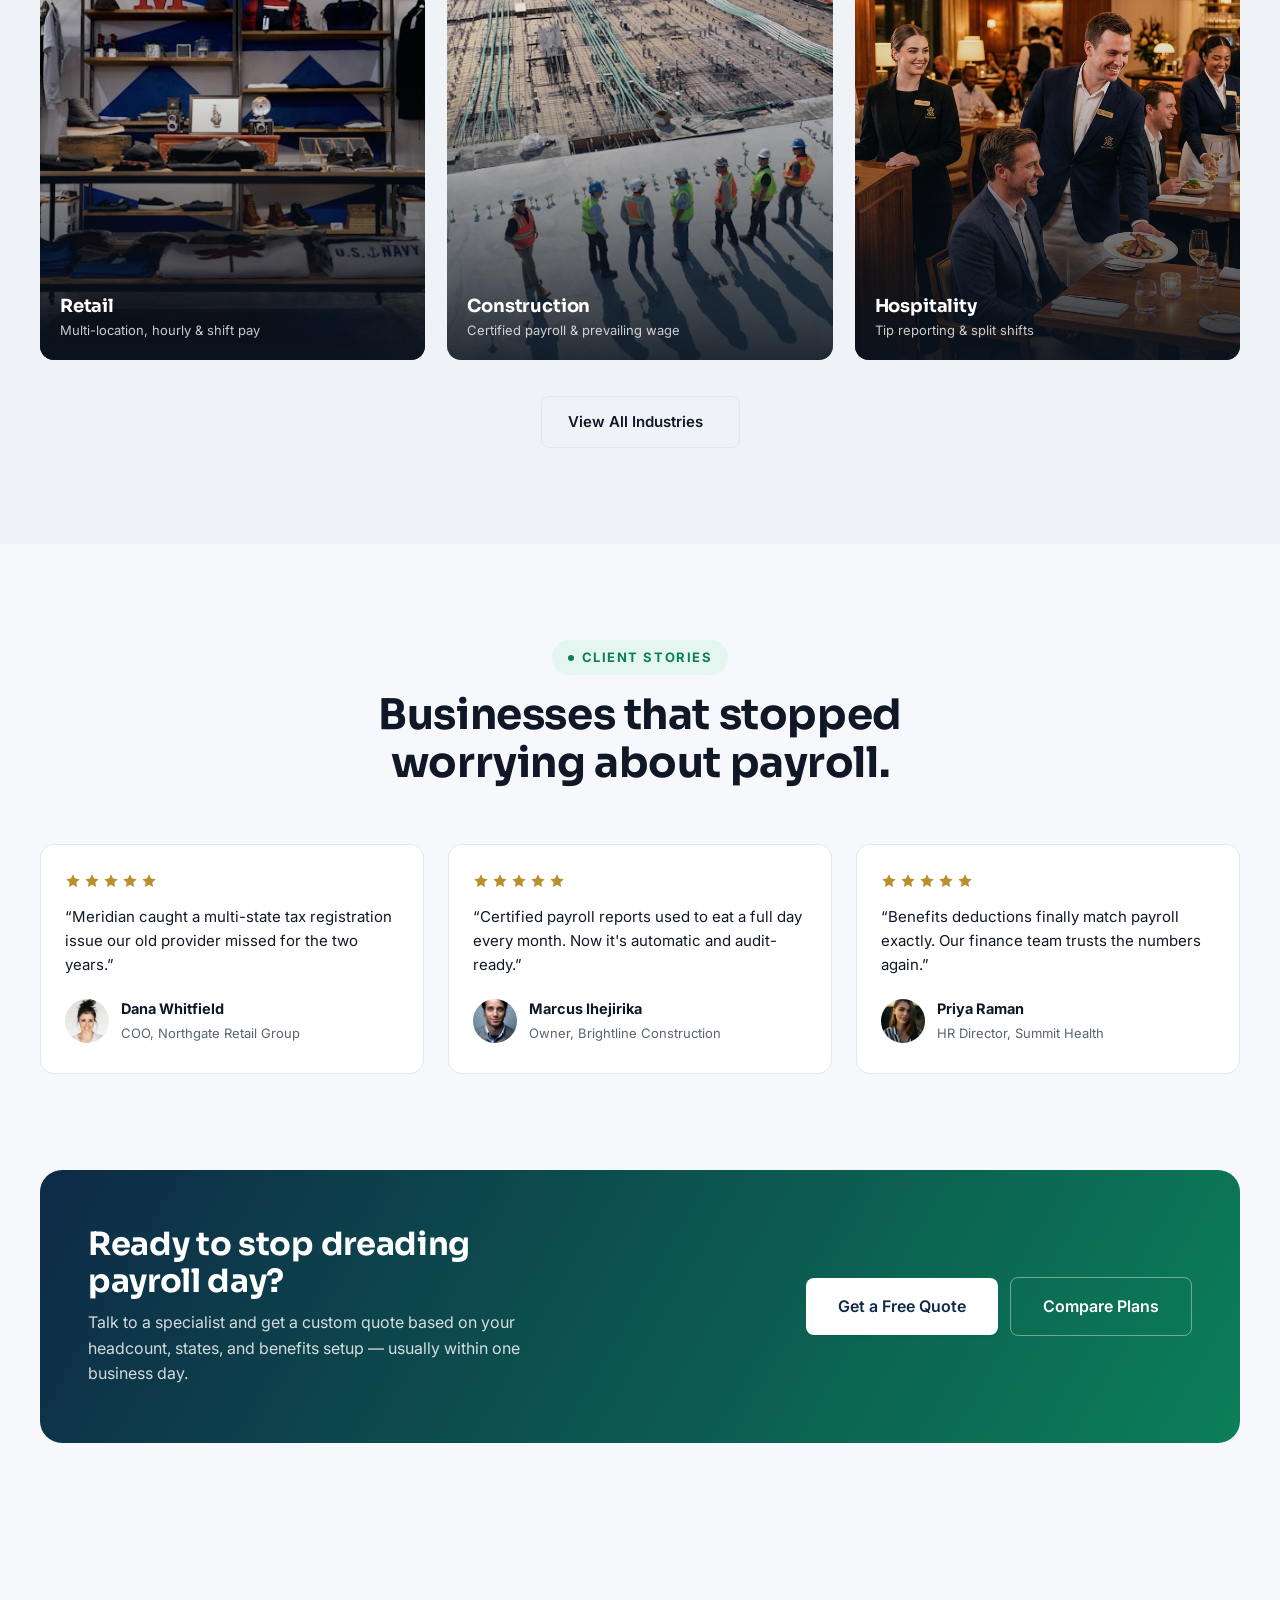
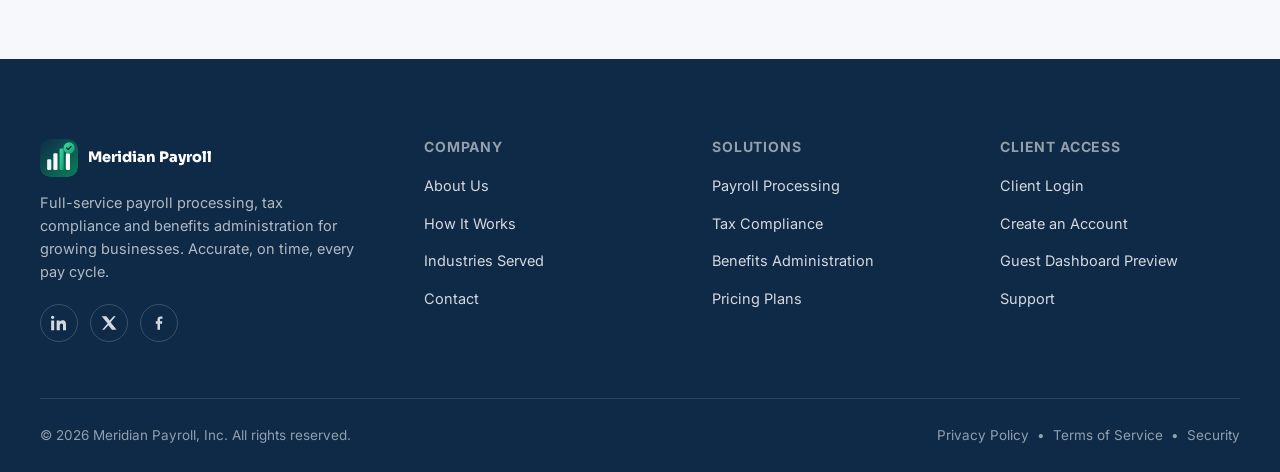
==== commit 392aa581: "first commit" ====
--- a/index.html
+++ b/index.html
@@ -452,7 +452,7 @@
             <p>Talk to a specialist and get a custom quote based on your headcount, states, and benefits setup — usually
               within one business day.</p>
           </div>
-          <div style="display:flex; gap:12px; flex-wrap:wrap; position:relative; z-index:1;">
+          <div class="cta-banner-actions">
             <a href="contact.html" class="btn btn-primary btn-lg">Get a Free Quote</a>
             <a href="pricing.html" class="btn btn-outline btn-lg">Compare Plans</a>
           </div>
--- a/assets/css/responsive.css
+++ b/assets/css/responsive.css
@@ -188,12 +188,21 @@
     padding: 36px 24px;
     text-align: center;
     justify-content: center;
+    flex-direction: column;
+    align-items: center;
   }
   .cta-banner h2, .cta-banner p {
     max-width: 100%;
-  }
+    margin-left: auto;
+    margin-right: auto;
+    text-align: center;
+  }
+  .cta-banner-actions,
+  .cta-banner > div:last-child,
   .cta-banner .hero-ctas {
-    justify-content: center;
+    display: flex;
+    justify-content: center;
+    align-items: center;
     width: 100%;
   }
 }
@@ -236,6 +245,32 @@
   }
   .dash-account-grid {
     grid-template-columns: 1fr;
+  }
+  .cta-banner-actions,
+  .cta-banner > div:last-child {
+    flex-direction: column;
+    align-items: center;
+    justify-content: center;
+    width: 100%;
+    gap: 12px;
+  }
+  .cta-banner-actions .btn,
+  .cta-banner > div:last-child .btn {
+    width: 100%;
+    max-width: 320px;
+    justify-content: center;
+    text-align: center;
+  }
+  .cta-split .cs-text {
+    padding: 28px 20px;
+  }
+  .cta-split .cs-text .hero-ctas {
+    flex-direction: column;
+    width: 100%;
+  }
+  .cta-split .cs-text .hero-ctas .btn {
+    width: 100%;
+    justify-content: center;
   }
   .form-grid {
     grid-template-columns: 1fr;
--- a/assets/css/components.css
+++ b/assets/css/components.css
@@ -436,6 +436,8 @@
 [data-theme="dark"] .cta-banner { background: linear-gradient(120deg, #060D17 0%, #0B7F58 120%); }
 .cta-banner h2 { color: #fff; font-size: clamp(24px, 3vw, 32px); max-width: 480px; }
 .cta-banner p { color: rgba(255,255,255,0.82); margin-top: 10px; max-width: 440px; }
+.cta-banner-actions,
+.cta-banner > div:last-child { display: flex; gap: 12px; flex-wrap: wrap; position: relative; z-index: 1; align-items: center; }
 .cta-banner .btn-primary { background: #fff; color: #0E2A47; }
 [data-theme="dark"] .cta-banner .btn-primary { color: #0A1420; }
 .cta-banner .btn-primary:hover { background: rgba(255,255,255,0.9); }
@@ -764,12 +766,19 @@
 .industry-chip-row { display: flex; flex-wrap: wrap; gap: 12px; justify-content: center; margin-bottom: 36px; }
 .industry-chip-row .chip { font-size: 14px; padding: 10px 20px; }
 
-.cta-split { display: grid; grid-template-columns: 1fr 1fr; align-items: center; border-radius: var(--radius-lg); overflow: hidden; background: var(--color-surface); border: 1px solid var(--color-border); }
+.cta-split { display: grid; grid-template-columns: 1fr 1fr; align-items: center; border-radius: var(--radius-lg); overflow: hidden; background: linear-gradient(120deg, var(--color-primary) 0%, #0B7F58 100%); color: #fff; box-shadow: var(--shadow-lg); }
+[data-theme="dark"] .cta-split { background: linear-gradient(120deg, #060D17 0%, #0B7F58 120%); }
 @media (max-width: 900px) { .cta-split { grid-template-columns: 1fr; } }
 .cta-split .cs-text { padding: 48px; }
-.cta-split .cs-text h2 { font-size: clamp(24px, 3vw, 32px); }
-.cta-split .cs-text p { color: var(--color-text-muted); margin-top: 12px; }
+.cta-split .cs-text .eyebrow { background: rgba(255,255,255,0.18); color: #fff; }
+.cta-split .cs-text h2 { font-size: clamp(24px, 3vw, 32px); color: #fff; }
+.cta-split .cs-text p { color: rgba(255,255,255,0.85); margin-top: 12px; }
 .cta-split .cs-text .hero-ctas { margin-top: 26px; }
+.cta-split .btn-primary { background: #fff; color: #0E2A47; }
+[data-theme="dark"] .cta-split .btn-primary { color: #0A1420; }
+.cta-split .btn-primary:hover { background: rgba(255,255,255,0.9); }
+.cta-split .btn-outline { border-color: rgba(255,255,255,0.4); color: #fff; }
+.cta-split .btn-outline:hover { border-color: #fff; color: #fff; background: rgba(255,255,255,0.1); }
 .cta-split img { width: 100%; height: 100%; min-height: 280px; object-fit: cover; }
 
 /* Left-aligned section head variant (used on Home 2 for typographic variety) */
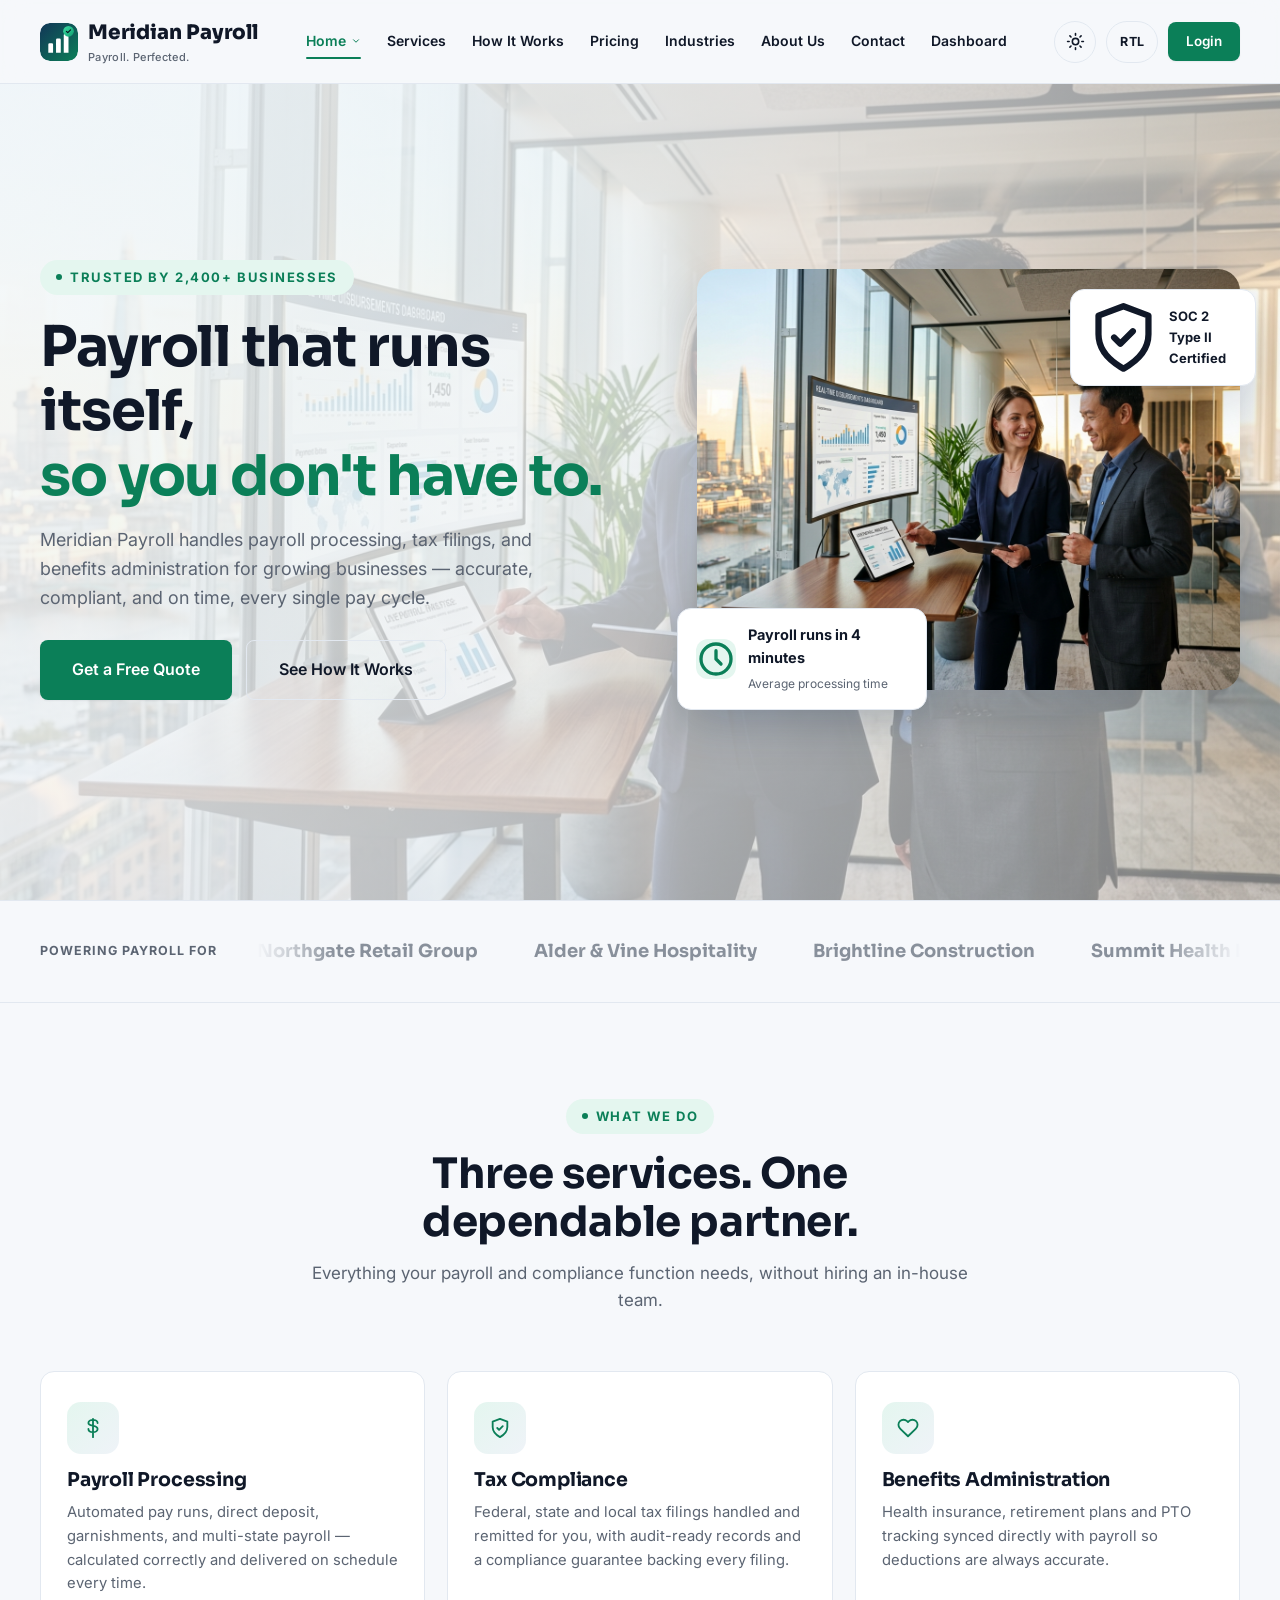
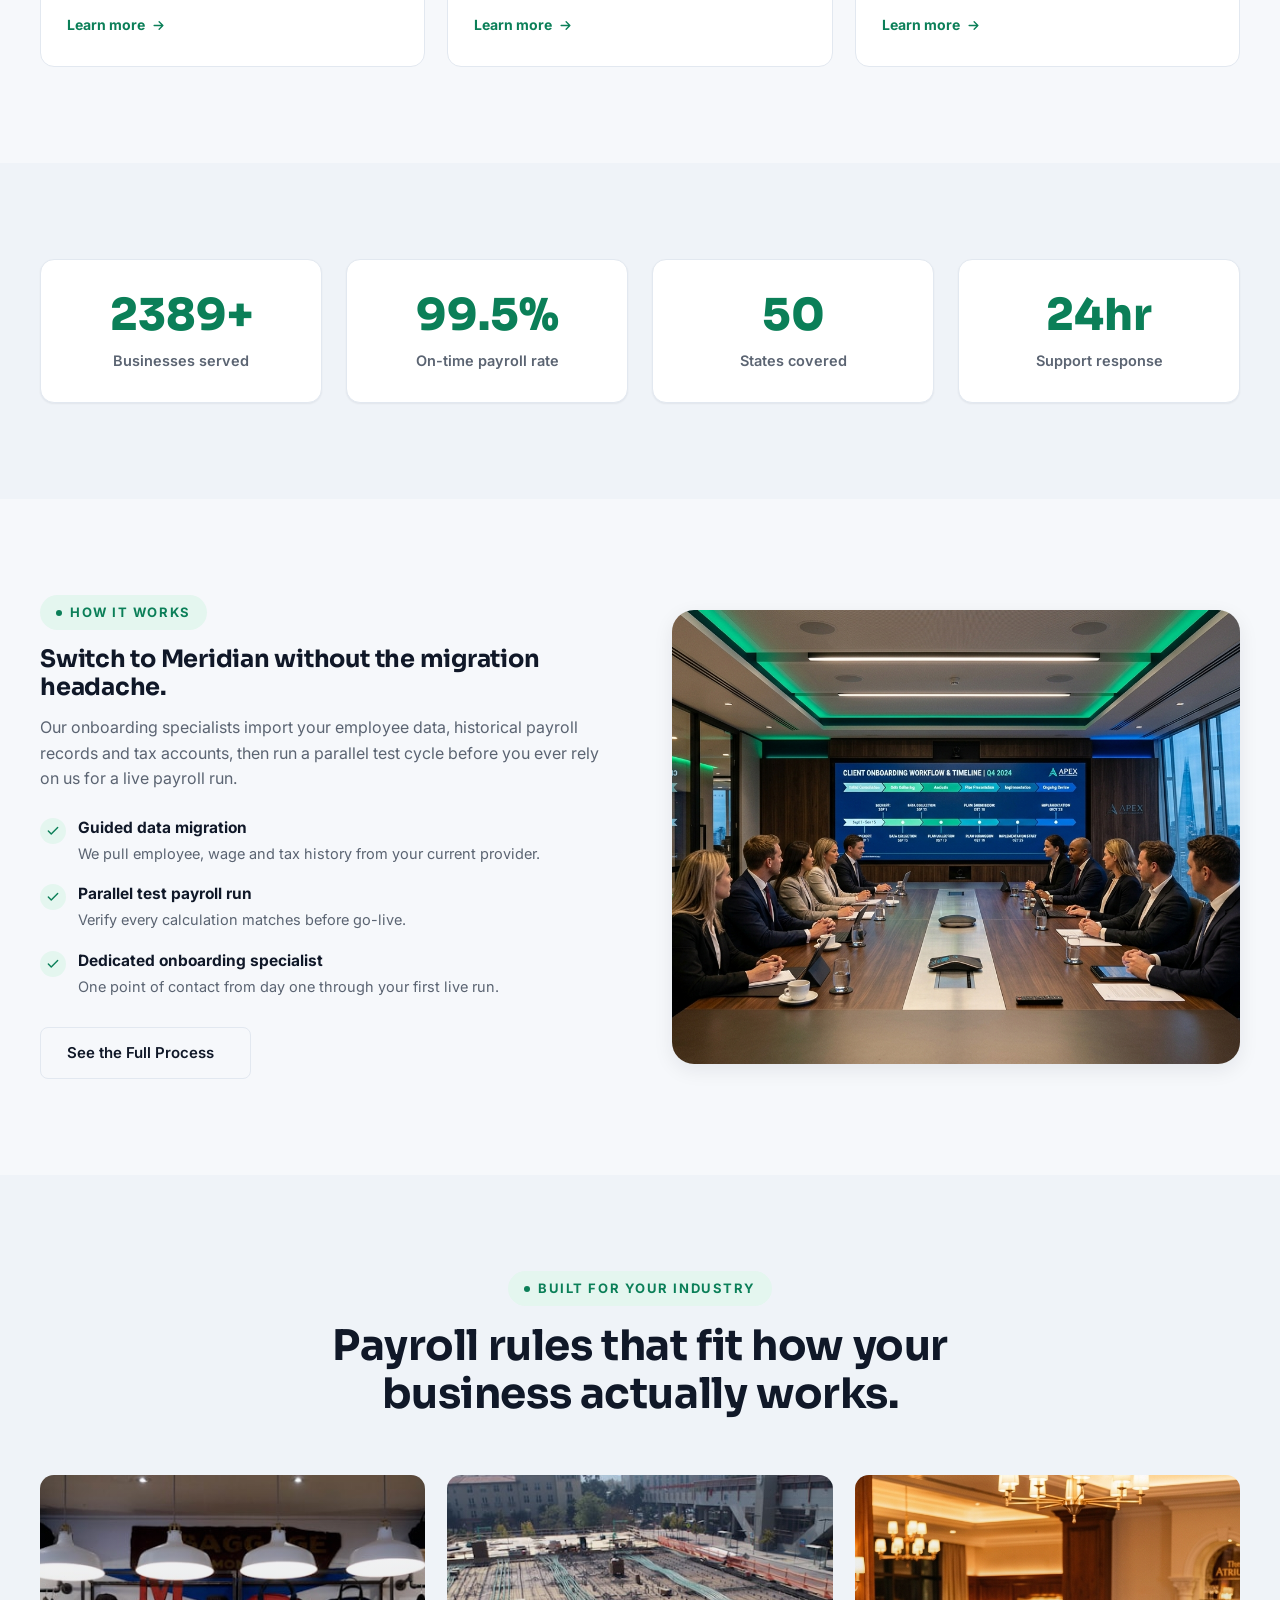
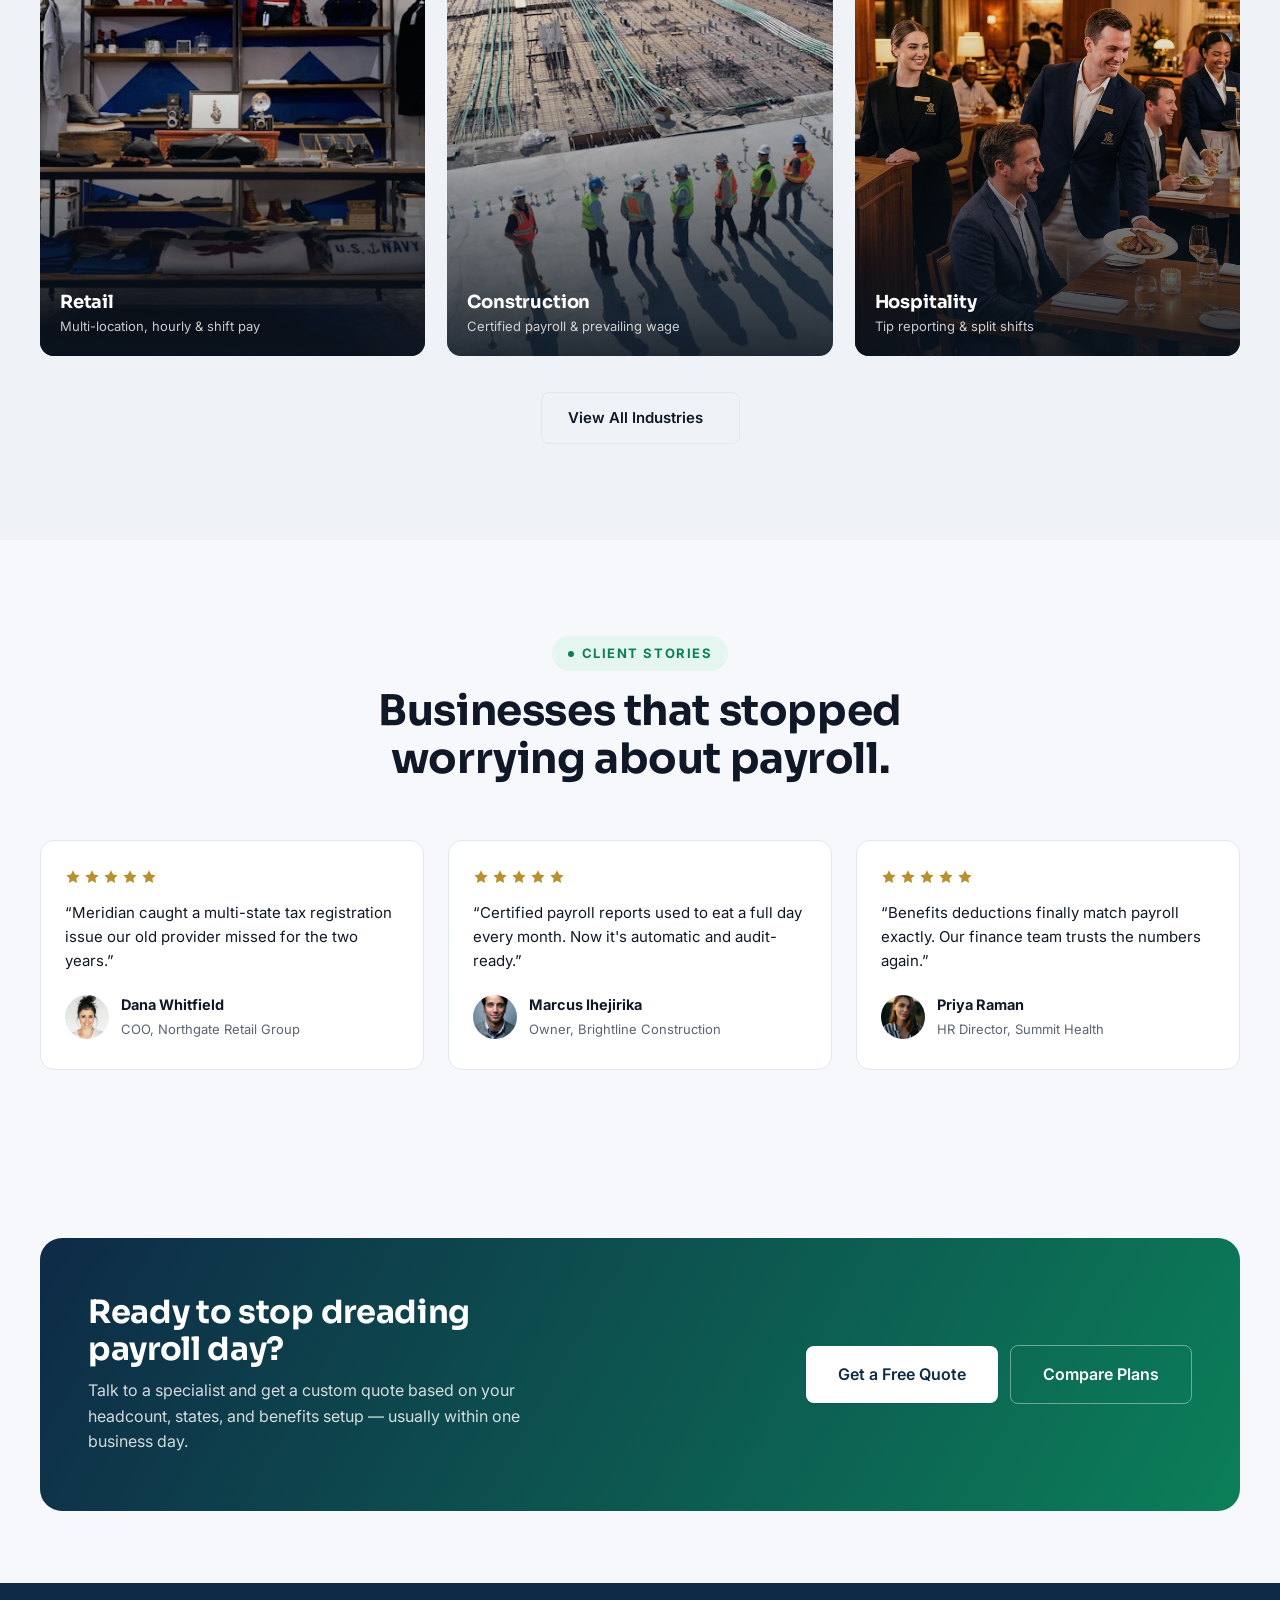
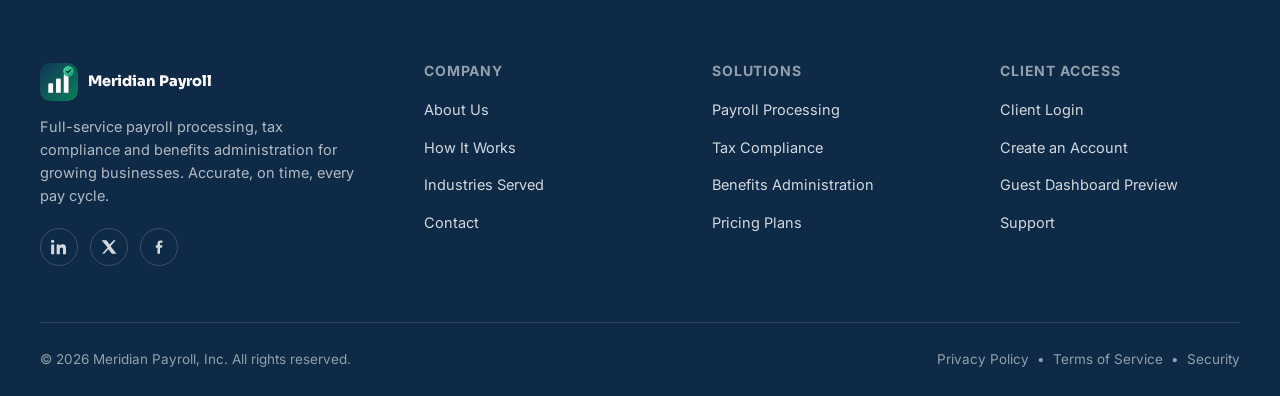
==== commit fe28c96b: "first commit" ====
--- a/index.html
+++ b/index.html
@@ -444,7 +444,7 @@
     </section>
 
     <!-- 8. FINAL CTA -->
-    <section class="section" style="padding-top:0;">
+    <section class="section">
       <div class="container">
         <div class="cta-banner" data-reveal>
           <div>
--- a/assets/css/style.css
+++ b/assets/css/style.css
@@ -567,7 +567,7 @@
   background: var(--color-primary);
   color: var(--color-text-inverse);
   padding: 80px 0 0;
-  margin-top: 120px;
+  margin-top: 0;
 }
 [data-theme="dark"] .site-footer { background: #060D17; }
 
--- a/assets/css/components.css
+++ b/assets/css/components.css
@@ -49,10 +49,14 @@
   align-items: center;
   justify-content: center;
   text-align: center;
-  min-height: 360px;
-  padding: 60px 0;
-  background: linear-gradient(180deg, var(--color-surface-alt) 0%, var(--color-bg) 100%);
-  border-bottom: 1px solid var(--color-border);
+  min-height: 380px;
+  padding: 68px 0;
+  background-color: #0A1420;
+  background-image: url("../images/hero/services-hero.jpg");
+  background-size: cover;
+  background-position: center;
+  background-repeat: no-repeat;
+  border-bottom: 1px solid rgba(255,255,255,0.14);
 }
 .inner-page-hero::before {
   content: "";
@@ -69,7 +73,7 @@
 }
 .inner-page-hero .container {
   position: relative;
-  z-index: 1;
+  z-index: 2;
   display: flex;
   flex-direction: column;
   align-items: center;
@@ -536,6 +540,293 @@
 }
 [dir="rtl"] .dashboard-page .dashboard-back-link svg {
   transform: scaleX(-1);
+}
+
+/* --------------------------------------------------------------------------
+   17. RESPONSIVE POLISH — SHARED PAGE COMPONENTS
+   -------------------------------------------------------------------------- */
+.site-footer { margin-top: 0; }
+main > section:last-of-type.section { padding-block: 72px; }
+
+.hero:not(.inner-page-hero):not(.hero-fullbleed) {
+  background-image:
+    linear-gradient(115deg, rgba(246,248,251,0.88) 0%, rgba(246,248,251,0.76) 48%, rgba(246,248,251,0.48) 100%),
+    radial-gradient(circle at 15% 25%, rgba(14,159,110,0.14) 0%, transparent 45%),
+    url("../images/hero/index-hero.jpg");
+  background-size: cover;
+  background-position: center right;
+  background-repeat: no-repeat;
+}
+[data-theme="dark"] .hero:not(.inner-page-hero):not(.hero-fullbleed) {
+  background-image:
+    linear-gradient(115deg, rgba(10,20,32,0.88) 0%, rgba(10,20,32,0.78) 48%, rgba(10,20,32,0.52) 100%),
+    radial-gradient(circle at 15% 25%, rgba(14,159,110,0.16) 0%, transparent 45%),
+    url("../images/hero/index-hero.jpg");
+}
+
+.inner-page-hero {
+  position: relative;
+  background-color: #0A1420;
+  background-size: cover;
+  background-position: center;
+  background-repeat: no-repeat;
+  border-bottom-color: rgba(255,255,255,0.14);
+}
+.inner-page-hero.hero-about { background-image: url("../images/hero/about-hero.jpg"); }
+.inner-page-hero.hero-contact { background-image: url("../images/hero/contact-hero.jpg"); }
+.inner-page-hero.hero-services { background-image: url("../images/hero/services-hero.jpg"); }
+.inner-page-hero.hero-how-it-works { background-image: url("../images/hero/how-it-works-hero.jpg"); }
+.inner-page-hero.hero-pricing { background-image: url("../images/hero/pricing-hero.jpg"); }
+.inner-page-hero.hero-industries { background-image: url("../images/hero/industries-hero.jpg"); }
+.inner-page-hero::before {
+  content: "";
+  position: absolute;
+  inset: 0;
+  top: 0;
+  left: 0;
+  width: 100%;
+  height: 100%;
+  transform: none;
+  border-radius: 0;
+  background: linear-gradient(135deg, rgba(6,15,27,0.84) 0%, rgba(8,20,33,0.72) 50%, rgba(10,26,42,0.82) 100%);
+  opacity: 1;
+  pointer-events: none;
+  z-index: 0;
+}
+.inner-page-hero::after {
+  content: "";
+  position: absolute;
+  inset: 0;
+  background: radial-gradient(circle at 50% 30%, rgba(14,159,110,0.2) 0%, transparent 70%);
+  pointer-events: none;
+  z-index: 0;
+}
+.inner-page-hero h1,
+.inner-page-hero p.lede {
+  color: #fff;
+  text-shadow: 0 2px 12px rgba(0,0,0,0.45);
+}
+.inner-page-hero .eyebrow {
+  color: #58E2B3;
+  background: rgba(11,127,88,0.36);
+  border: 1px solid rgba(88,226,179,0.3);
+  backdrop-filter: blur(8px);
+  -webkit-backdrop-filter: blur(8px);
+}
+.inner-page-hero .eyebrow::before { background: currentColor; }
+
+.auth-form-wrap { text-align: center; }
+.auth-form-wrap .eyebrow { margin-inline: auto; }
+.auth-form-wrap p.lede { margin-inline: auto; }
+.auth-form-wrap form { text-align: start; gap: 16px; }
+.auth-divider { margin-block: 22px; }
+.social-auth .btn-outline {
+  gap: 9px;
+  min-width: 0;
+  padding-inline: 14px;
+}
+.social-auth .btn-outline svg {
+  width: 20px;
+  height: 20px;
+  flex: 0 0 20px;
+}
+.auth-switch { margin-top: 22px; }
+
+.service-card .icon-tile svg,
+.dash-widget .w-icon svg,
+.timeline-dot svg {
+  width: 22px;
+  height: 22px;
+  flex: 0 0 22px;
+}
+.service-card .icon-tile {
+  align-self: flex-start;
+  margin-bottom: 16px;
+}
+
+.timeline-wrap { max-width: 760px; }
+.timeline {
+  counter-reset: onboarding-step;
+  display: grid;
+  gap: 16px;
+  margin-top: 32px;
+}
+.timeline::before {
+  left: 25px;
+  top: 32px;
+  bottom: 32px;
+  background: linear-gradient(var(--color-accent), var(--color-border));
+}
+[dir="rtl"] .timeline::before { left: auto; right: 25px; }
+.timeline-item {
+  counter-increment: onboarding-step;
+  min-width: 0;
+  padding: 22px 24px 22px 78px;
+  border: 1px solid var(--color-border);
+  border-radius: var(--radius-md);
+  background: var(--color-surface);
+  box-shadow: var(--shadow-sm);
+  transition: border-color var(--dur-fast) ease, box-shadow var(--dur-fast) ease, transform var(--dur-fast) ease;
+}
+.timeline-item:hover {
+  border-color: var(--color-accent);
+  box-shadow: var(--shadow-md);
+  transform: translateY(-2px);
+}
+.timeline-dot {
+  inset-inline-start: 8px;
+  top: 22px;
+  width: 36px;
+  height: 36px;
+  color: #fff;
+  background: var(--color-btn-fill);
+  border: 0;
+  box-shadow: 0 0 0 5px var(--color-surface);
+  font-family: var(--font-heading);
+  font-size: 12px;
+  font-weight: 800;
+}
+.timeline-dot::before { content: counter(onboarding-step, decimal-leading-zero); }
+.timeline-dot svg { display: none; }
+.timeline-item .year { margin-bottom: 4px; }
+.timeline-item h3 { margin-top: 0; }
+
+.dash-sidebar {
+  display: flex;
+  flex-direction: column;
+}
+.dash-sidebar-footer {
+  margin-top: auto;
+  padding-top: 18px;
+  border-top: 1px solid #2b2e35;
+}
+.dashboard-page .dash-sidebar-footer .dashboard-logout-btn {
+  justify-content: flex-start;
+  gap: 10px;
+  width: 100%;
+  height: auto;
+  padding: 10px 12px;
+  border-radius: var(--radius-sm);
+  border-color: transparent;
+  background: transparent;
+  color: #c9ced8;
+  font: 600 14px var(--font-body);
+}
+.dashboard-page .dash-sidebar-footer .dashboard-logout-btn svg {
+  width: 18px;
+  height: 18px;
+  flex: 0 0 18px;
+}
+.dashboard-page .dash-sidebar-footer .dashboard-logout-btn:hover {
+  color: #f98080;
+  background: rgba(240,82,82,0.12);
+  border-color: transparent;
+  transform: none;
+}
+.dash-topbar-actions {
+  display: flex;
+  align-items: center;
+  justify-content: flex-end;
+  gap: 18px;
+  margin-inline-start: auto;
+}
+.dash-topbar .dash-profile {
+  padding: 0;
+  margin: 0;
+  border: 0;
+}
+.dash-topbar .dash-profile img { width: 42px; height: 42px; }
+.dash-topbar .dash-profile strong { color: var(--color-text); }
+.dash-topbar .dash-profile span { color: var(--color-text-muted); }
+
+@media (max-width: 1023px) {
+  main > section:last-of-type.section { padding-block: 60px; }
+  .timeline-item { padding-inline-start: 72px; }
+  .timeline::before { left: 25px; }
+  [dir="rtl"] .timeline::before { left: auto; right: 25px; }
+  .dash-sidebar { padding: 24px 16px; }
+}
+@media (min-width: 768px) and (max-width: 1023px) {
+  .dashboard-page .dash-menu-toggle { display: none; }
+  .dashboard-page .dash-shell { align-items: flex-start; }
+  .dashboard-page .dash-sidebar {
+    position: sticky;
+    top: var(--header-height);
+    align-self: flex-start;
+    width: 232px;
+    height: calc(100vh - var(--header-height));
+    min-height: calc(100vh - var(--header-height));
+    padding: 24px 12px;
+    overflow-y: auto;
+    transform: none;
+    z-index: 900;
+    box-shadow: none;
+  }
+  .dashboard-page .dash-main {
+    min-width: 0;
+    padding: 26px 20px;
+  }
+  .dashboard-page .dash-topbar {
+    display: grid;
+    grid-template-columns: minmax(0, 1fr);
+    align-items: start;
+  }
+  .dashboard-page .dash-topbar-actions {
+    width: 100%;
+    justify-content: space-between;
+    margin-inline-start: 0;
+  }
+}
+@media (min-width: 768px) and (max-width: 820px) {
+  .dashboard-page .dash-sidebar { width: 216px; }
+  .dashboard-page .dash-main { padding-inline: 16px; }
+  .dashboard-page .dash-nav-link { gap: 9px; padding-inline: 9px; font-size: 13.5px; }
+  .dashboard-page .dash-nav-link.is-active { padding-inline-start: 6px; }
+}
+@media (max-width: 767px) {
+  main > section:last-of-type.section { padding-block: 48px; }
+  .inner-page-hero { background-position: center; }
+  .inner-page-hero::before { background: linear-gradient(180deg, rgba(6,15,27,0.76), rgba(8,20,33,0.88)); }
+  .auth-form-side { padding: 40px 24px; }
+  .auth-form-wrap form { margin-top: 24px; }
+  .auth-divider { margin-block: 20px; }
+  .auth-switch { margin-top: 20px; }
+  .timeline { gap: 12px; }
+  .timeline-item { padding: 18px 16px 18px 66px; }
+  .timeline-dot { inset-inline-start: 6px; top: 18px; }
+  .timeline::before { left: 23px; top: 26px; bottom: 26px; }
+  [dir="rtl"] .timeline::before { left: auto; right: 23px; }
+  .dash-topbar { align-items: flex-start; }
+  .dash-topbar-actions { width: 100%; justify-content: space-between; }
+  .dashboard-page .dash-topbar .dash-profile { display: flex; }
+  .dashboard-page .dash-sidebar {
+    flex-direction: row;
+    align-items: stretch;
+  }
+  .dashboard-page .dash-sidebar-footer {
+    display: flex;
+    align-items: center;
+    margin: 0;
+    padding: 8px 12px 8px 0;
+    border-top: 0;
+    border-bottom: 1px solid #2b2e35;
+  }
+  .dashboard-page .dash-sidebar-footer .dashboard-logout-btn {
+    width: auto;
+    height: 38px;
+    padding: 0 12px;
+    white-space: nowrap;
+  }
+}
+@media (max-width: 480px) {
+  .dash-topbar-actions { align-items: flex-end; flex-direction: column; }
+  .dash-topbar-actions .btn { width: 100%; }
+}
+@media (max-width: 380px) {
+  .auth-form-side { padding-inline: 16px; }
+  .social-auth { grid-template-columns: 1fr; }
+  .social-auth .btn-outline { justify-content: center; }
+  .timeline-item { padding-inline-start: 60px; }
 }
 [dir="rtl"] .dashboard-page .dashboard-back-link:hover svg {
   transform: scaleX(-1) translateX(-2px);
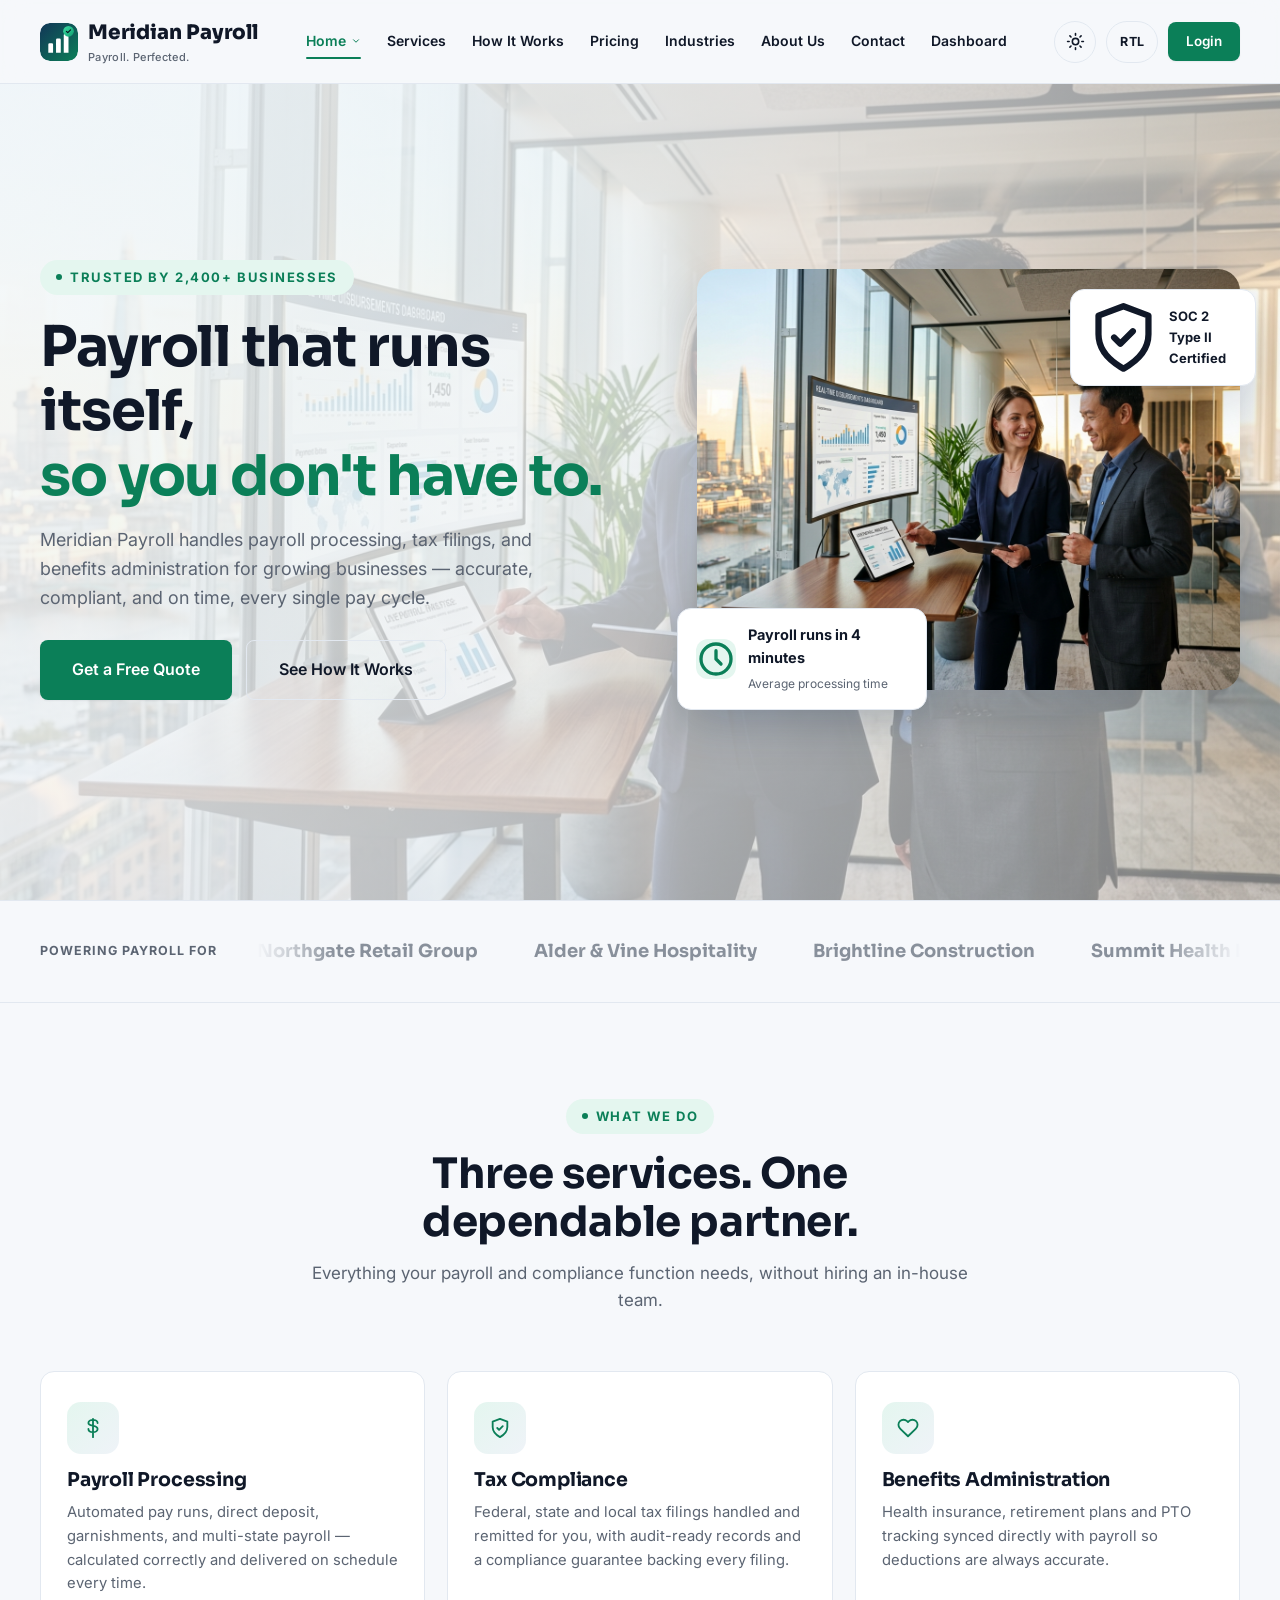
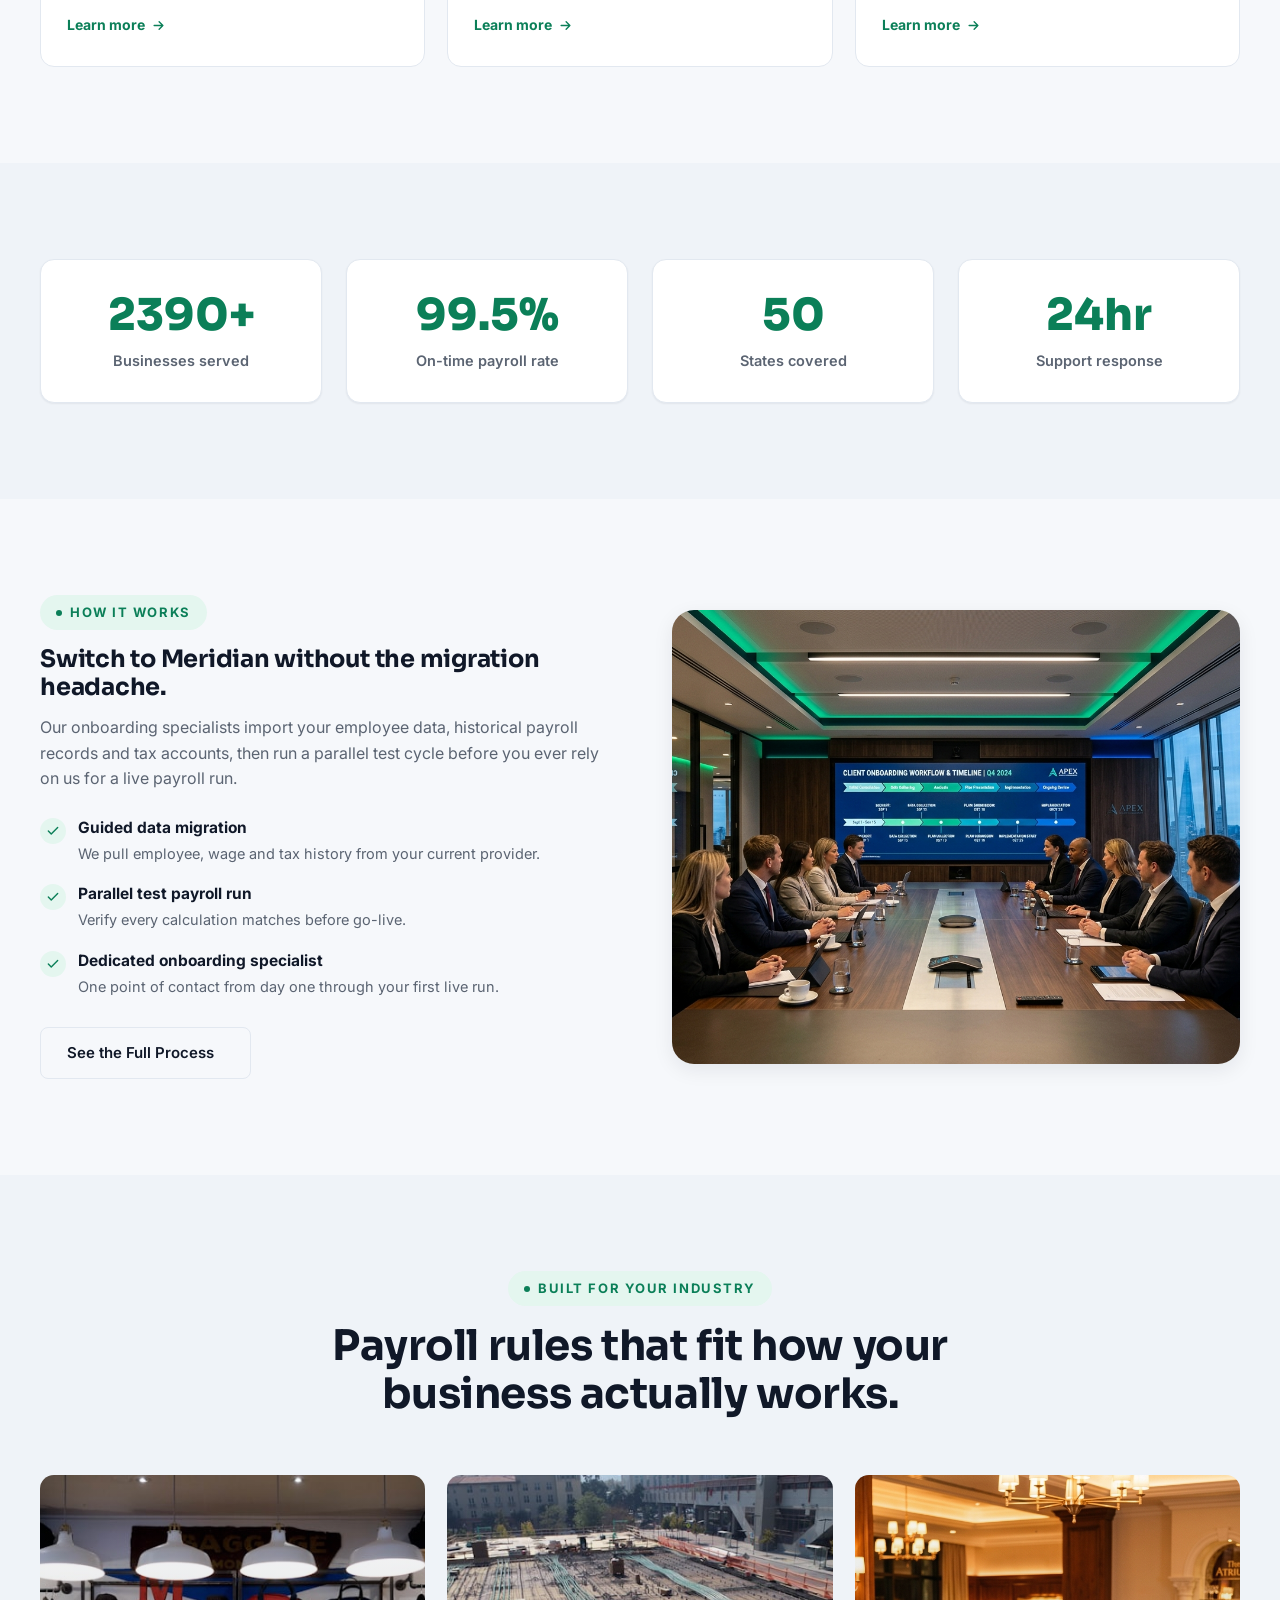
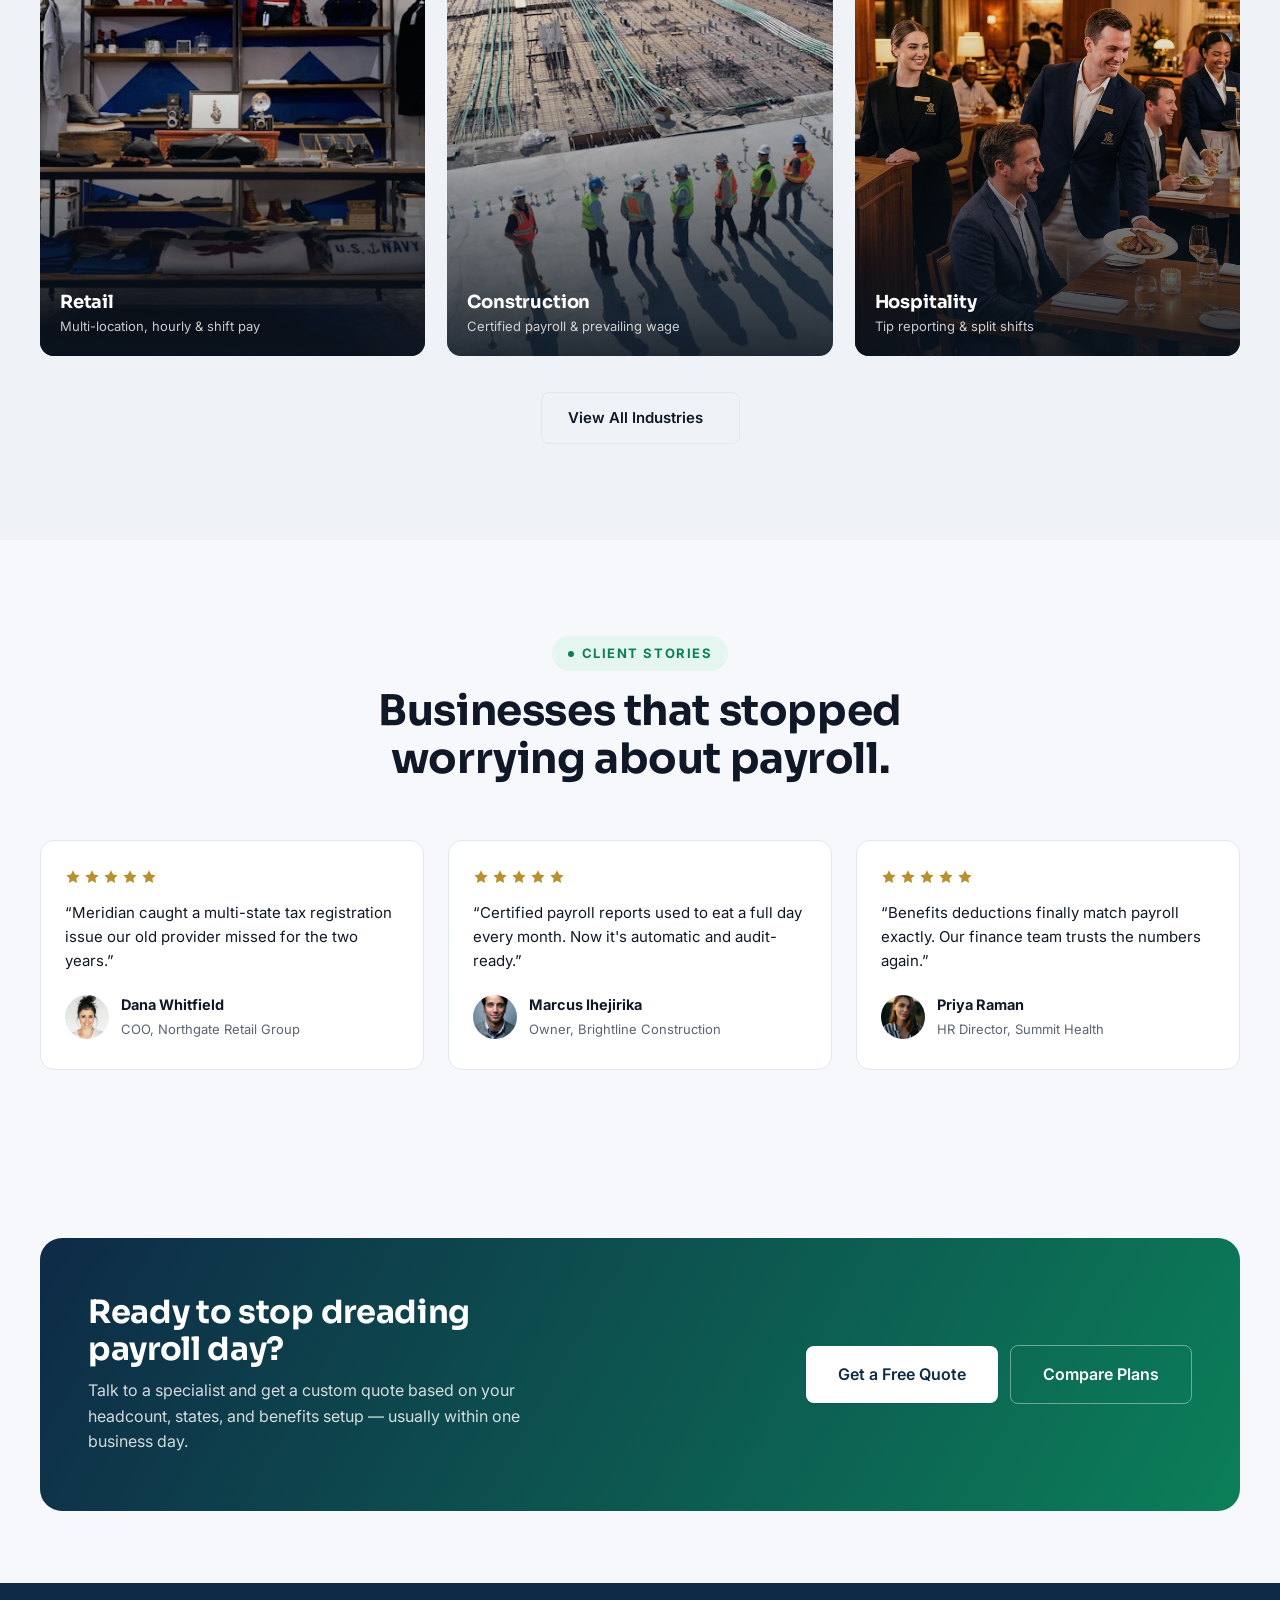
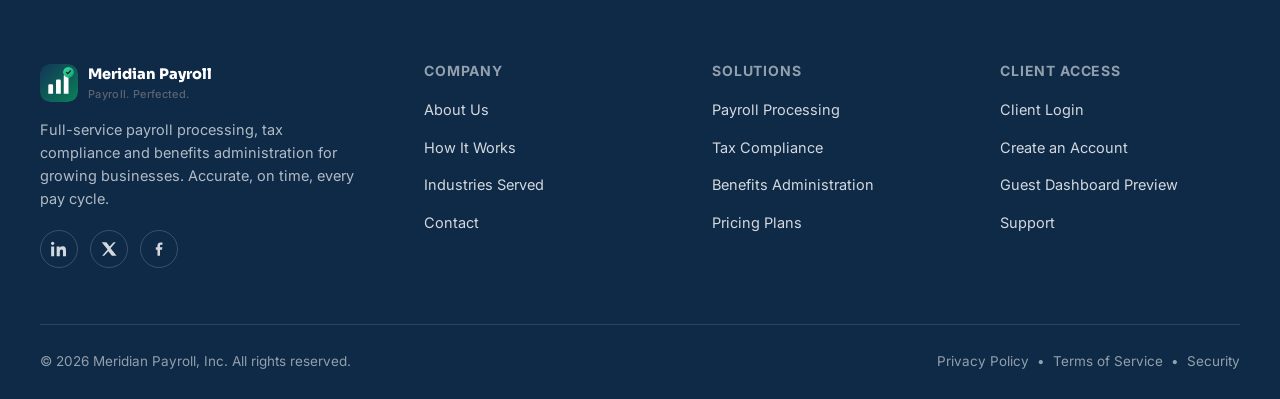
==== commit fa34860b: "first commit" ====
--- a/index.html
+++ b/index.html
@@ -469,7 +469,10 @@
         <div class="footer-col footer-brand">
           <a href="index.html" class="brand" style="color:#fff;">
             <img src="assets/images/logo/logo.svg" alt="Meridian Payroll logo" class="brand-mark-img">
-            <span>Meridian Payroll</span>
+            <span>
+              Meridian Payroll
+              <span class="brand-tag">Payroll. Perfected.</span>
+            </span>
           </a>
           <p>Full-service payroll processing, tax compliance and benefits administration for growing businesses.
             Accurate, on time, every pay cycle.</p>
